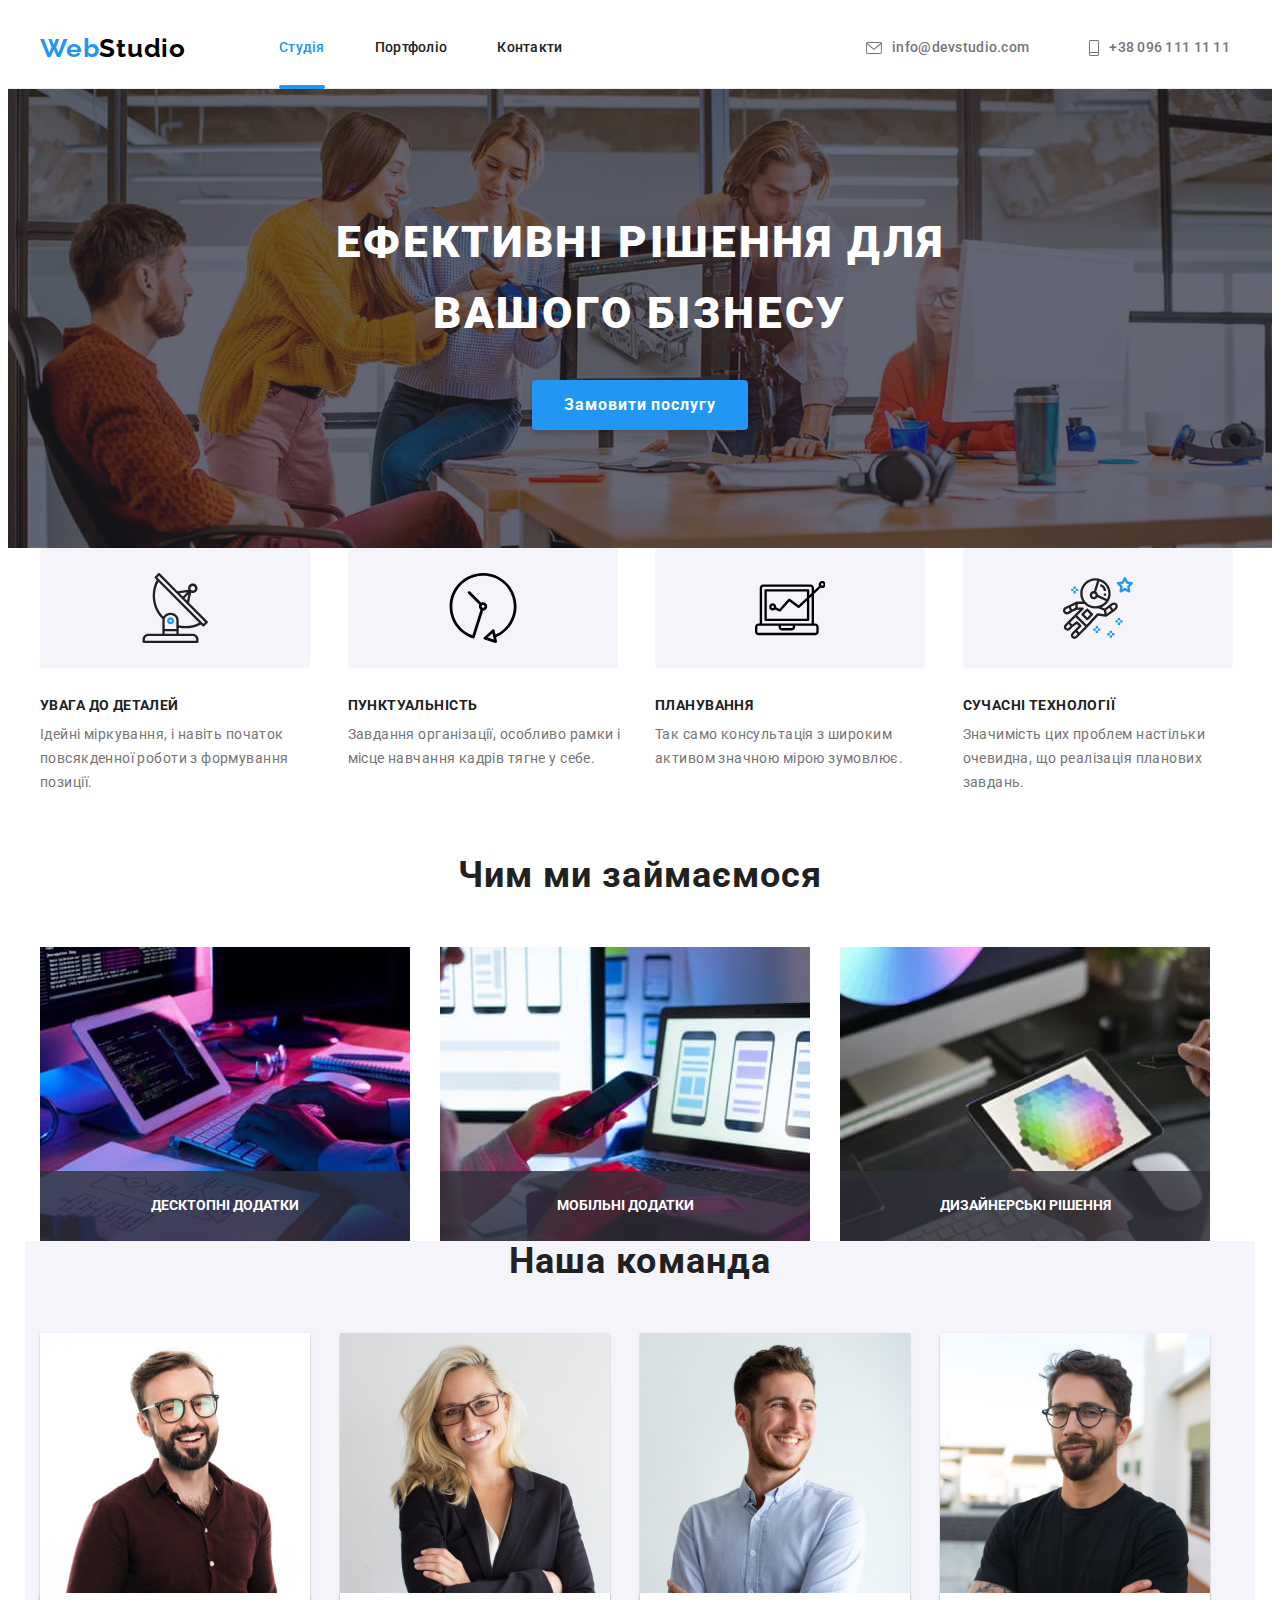
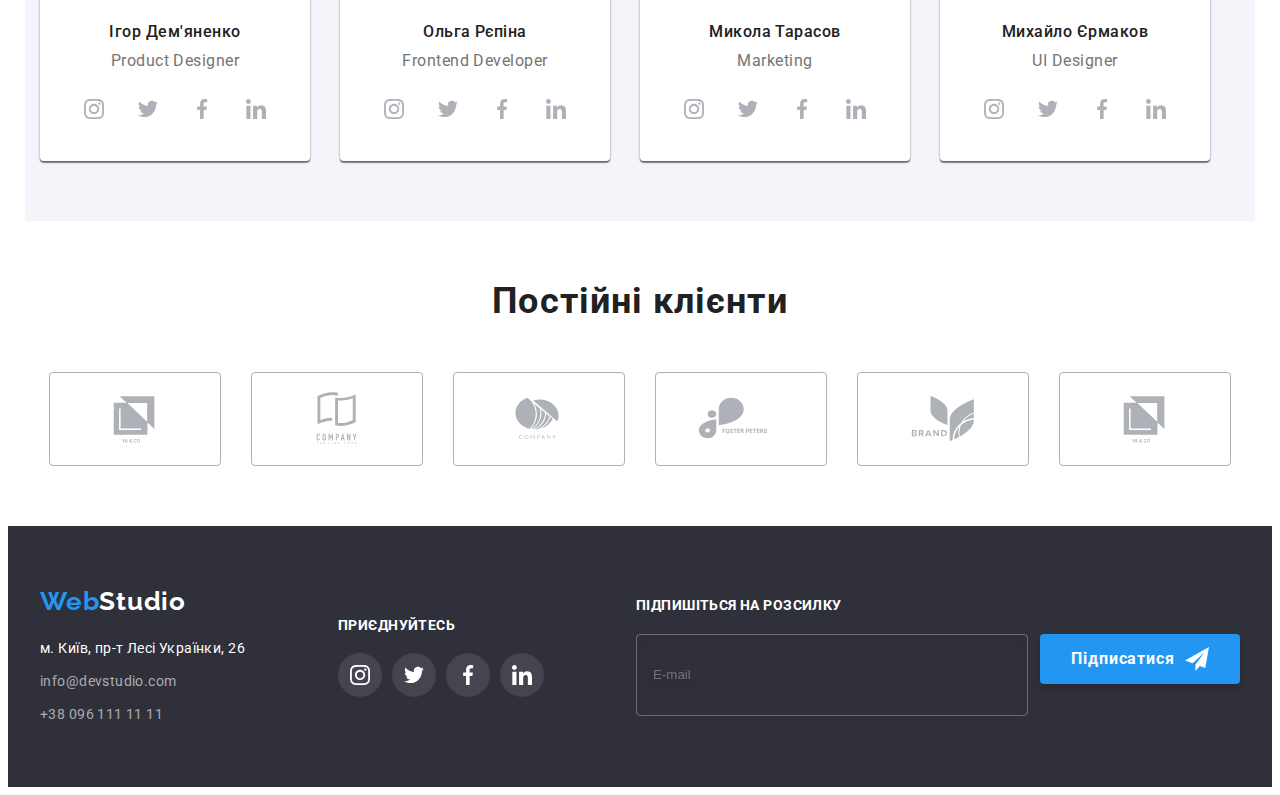
==== index.html @ 629b2d40 "hw8" ====
<!DOCTYPE html>
<html lang="uk">
  <head>
    <meta charset="UTF-8" />
    <meta http-equiv="X-UA-Compatible" content="IE=edge" />
    <meta name="viewport" content="width=device-width, initial-scale=1.0" />
    <link rel="preconnect" href="https://fonts.googleapis.com" />
    <link rel="preconnect" href="https://fonts.gstatic.com" crossorigin />
    <link
      href="https://fonts.googleapis.com/css2?family=Raleway:wght@700&family=Roboto:wght@400;500;700;900&display=swap"
      rel="stylesheet"
    />
    <link
      rel="stylesheet"
      href="https://cdnjs.cloudflare.com/ajax/libs/modern-normalize/1.1.0/modern-normalize.min.css"
      integrity="sha512-wpPYUAdjBVSE4KJnH1VR1HeZfpl1ub8YT/NKx4PuQ5NmX2tKuGu6U/JRp5y+Y8XG2tV+wKQpNHVUX03MfMFn9Q=="
      crossorigin="anonymous"
      referrerpolicy="no-referrer"
    />
    <link rel="stylesheet" href="./css/styles.css" />
    <link rel="stylesheet" href="./css/main.min.css" />
    <title>WebStudio</title>
  </head>
  <body>
    <header class="header">
      <div class="container header-flex">
        <nav class="header-flex">
          <a href="./index.html" class="logo"
            ><span class="logo--color">Web</span>Studio</a
          >
          <ul class="list emphasis site-nav">
            <li class="site-nav__item">
              <a href="./index.html" class="site-nav__link current">Студія</a>
            </li>
            <li class="site-nav__item">
              <a href="./portfolio.html" class="site-nav__link">Портфоліо</a>
            </li>
            <li class="site-nav__item">
              <a href="#" class="site-nav__link">Контакти</a>
            </li>
          </ul>
        </nav>
        <ul class="list emphasis contact">
          <li class="contact__item">
            <a href="mailto:info@devstudio.com" class="contact__link">
              <svg width="16" height="12" class="contact__icon">
                <use href="./images/icons.svg#icon-mail"></use>
              </svg>

              info@devstudio.com</a
            >
          </li>
          <li class="contact__item">
            <a href="tel:+380961111111" class="contact__link">
              <svg width="10" height="16" class="contact__icon">
                <use href="./images/icons.svg#icon-phone"></use>
              </svg>

              +38 096 111 11 11</a
            >
          </li>
        </ul>
      </div>
    </header>
    <main>
      <!-- Hero -->
      <section class="hero--background hero">
        <div class="container">
          <h1 class="hero__title">Ефективні рішення для вашого бізнесу</h1>
          <button type="button" class="hero__button" data-modal-open>
            Замовити послугу
          </button>
        </div>
      </section> 
      <!-- Features -->
      <section class="section">
        <div class="container">
          <h2 class="visually-hidden">Наші переваги</h2>
          <ul class="list features">
            <li class="features__item">
              <div class="features__icon">
                <svg width="70" height="70">
                  <use href="./images/icons.svg#icon-antena"></use>
                </svg>
              </div>
              <h3 class="features__title">УВАГА ДО ДЕТАЛЕЙ</h3>
              <p class="features__text">
                Ідейні міркування, і навіть початок повсякденної роботи з
                формування позиції.
              </p>
            </li>
            <li class="features__item">
              <div class="features__icon">
                <svg width="70" height="70">
                  <use href="./images/icons.svg#icon-clock"></use>
                </svg>
              </div>
              <h3 class="features__title">ПУНКТУАЛЬНІСТЬ</h3>
              <p class="features__text">
                Завдання організації, особливо рамки і місце навчання кадрів
                тягне у себе.
              </p>
            </li>
            <li class="features__item">
              <div class="features__icon">
                <svg width="70" height="70">
                  <use href="./images/icons.svg#icon-laptop"></use>
                </svg>
              </div>
              <h3 class="features__title">ПЛАНУВАННЯ</h3>
              <p class="features__text">
                Так само консультація з широким активом значною мірою зумовлює.
              </p>
            </li>
            <li class="features__item">
              <div class="features__icon">
                <svg width="70" height="70">
                  <use href="./images/icons.svg#icon-astronaut"></use>
                </svg>
              </div>
              <h3 class="features__title">СУЧАСНІ ТЕХНОЛОГІЇ</h3>
              <p class="features__text">
                Значимість цих проблем настільки очевидна, що реалізація
                планових завдань.
              </p>
            </li>
          </ul>
        </div>
      </section>
      <!-- What we do -->
       <section class="section-wwd">
        <div class="container display-none">
          
            <h2 class="title">Чим ми займаємося</h2>
          <ul class="list whatwedo">
            <li class="whatwedo__item">
              <img src="./images/img.jpg" alt="Man working on PC" width="370" />
              <h3 class="whatwedo__title">Десктопні додатки</h3>
            </li>
            <li class="whatwedo__item">
              <img
                src="./images/img2.jpg"
                alt="Woman hold phone in front of laptop"
                width="370"
              />
              <h3 class="whatwedo__title">Мобільні додатки</h3>
            </li>
            <li class="whatwedo__item">
              <img
                src="./images/img3.jpg"
                alt="Woman shows picture on tablet"
                width="370"
              />
              <h3 class="whatwedo__title">Дизайнерські рішення</h3>
            </li>
          </ul>
      </div>
      </section>
      <!-- Team -->
      <section class="section ">
        <div class="container team-bg">
          <h2 class="title">Наша команда</h2>
          <ul class="list employee-bg list-flex">
            <li class="member">
              <img
                src="./images/employe1.jpg"
                alt="Smiling man with beard in glasses"
                width="270"
                class="member__photo"
              />
              <div class="team-card">
                <h3 class="member__name">Ігор Дем'яненко</h3>
                <p class="member__position">Product Designer</p>
                <ul class="soc-list list">
                  <li class="soc-list__item">
                    <a href="#" class="soc-list__link link">
                      <svg class="soc-list__icon" width="20" height="20">
                        <use href="./images/icons.svg#icon-instagram"></use>
                      </svg>
                    </a>
                  </li>
                  <li class="soc-list__item">
                    <a href="#" class="soc-list__link link">
                      <svg class="soc-list__icon" width="20" height="20">
                        <use href="./images/icons.svg#icon-twitter"></use>
                      </svg>
                    </a>
                  </li>
                  <li class="soc-list__item">
                    <a href="#" class="soc-list__link link">
                      <svg class="soc-list__icon" width="20" height="20">
                        <use href="./images/icons.svg#icon-facebook"></use>
                      </svg>
                    </a>
                  </li>
                  <li class="soc-list__item">
                    <a href="#" class="soc-list__link link">
                      <svg class="soc-list__icon" width="20" height="20">
                        <use href="./images/icons.svg#icon-linkedin"></use>
                      </svg>
                    </a>
                  </li>
                </ul>
              </div>
            </li>
            <li class="member">
              <img
                src="./images/employe2.jpg"
                alt="Smiling woman in glasses"
                width="270"
                class="member__photo"
              />
              <div class="team-card">
                <h3 class="member__name">Ольга Рєпіна</h3>
                <p class="member__position">Frontend Developer</p>
                <ul class="soc-list list">
                  <li class="soc-list__item">
                    <a href="#" class="soc-list__link">
                      <svg class="soc-list__icon" width="20" height="20">
                        <use href="./images/icons.svg#icon-instagram"></use>
                      </svg>
                    </a>
                  </li>
                  <li class="soc-list__item">
                    <a href="#" class="soc-list__link">
                      <svg class="soc-list__icon" width="20" height="20">
                        <use href="./images/icons.svg#icon-twitter"></use>
                      </svg>
                    </a>
                  </li>
                  <li class="soc-list__item">
                    <a href="#" class="soc-list__link">
                      <svg class="soc-list__icon" width="20" height="20">
                        <use href="./images/icons.svg#icon-facebook"></use>
                      </svg>
                    </a>
                  </li>
                  <li class="soc-list__item">
                    <a href="#" class="soc-list__link">
                      <svg class="soc-list__icon" width="20" height="20">
                        <use href="./images/icons.svg#icon-linkedin"></use>
                      </svg>
                    </a>
                  </li>
                </ul>
              </div>
            </li>
            <li class="member">
              <img
                src="./images/employe3.jpg"
                alt="Smiling man"
                width="270"
                class="member__photo"
              />
              <div class="team-card">
                <h3 class="member__name">Микола Тарасов</h3>
                <p class="member__position">Marketing</p>
                <ul class="soc-list list">
                  <li class="soc-list__item">
                    <a href="#" class="soc-list__link">
                      <svg class="soc-list__icon" width="20" height="20">
                        <use href="./images/icons.svg#icon-instagram"></use>
                      </svg>
                    </a>
                  </li>
                  <li class="soc-list__item">
                    <a href="#" class="soc-list__link">
                      <svg class="soc-list__icon" width="20" height="20">
                        <use href="./images/icons.svg#icon-twitter"></use>
                      </svg>
                    </a>
                  </li>
                  <li class="soc-list__item">
                    <a href="#" class="soc-list__link">
                      <svg class="soc-list__icon" width="20" height="20">
                        <use href="./images/icons.svg#icon-facebook"></use>
                      </svg>
                    </a>
                  </li>
                  <li class="soc-list__item">
                    <a href="#" class="soc-list__link">
                      <svg class="soc-list__icon" width="20" height="20">
                        <use href="./images/icons.svg#icon-linkedin"></use>
                      </svg>
                    </a>
                  </li>
                </ul>
              </div>
            </li>
            <li class="member">
              <img
                src="./images/employe4.jpg"
                alt="Smiling man in glasses"
                width="270"
                class="member__photo"
              />
              <div class="team-card">
                <h3 class="member__name">Михайло Єрмаков</h3>
                <p class="member__position">UI Designer</p>
                <ul class="soc-list list">
                  <li class="soc-list__item">
                    <a href="#" class="soc-list__link">
                      <svg class="soc-list__icon" width="20" height="20">
                        <use href="./images/icons.svg#icon-instagram"></use>
                      </svg>
                    </a>
                  </li>
                  <li class="soc-list__item">
                    <a href="#" class="soc-list__link">
                      <svg class="soc-list__icon" width="20" height="20">
                        <use href="./images/icons.svg#icon-twitter"></use>
                      </svg>
                    </a>
                  </li>
                  <li class="soc-list__item">
                    <a href="#" class="soc-list__link">
                      <svg class="soc-list__icon" width="20" height="20">
                        <use href="./images/icons.svg#icon-facebook"></use>
                      </svg>
                    </a>
                  </li>
                  <li class="soc-list__item">
                    <a href="#" class="soc-list__link">
                      <svg class="soc-list__icon" width="20" height="20">
                        <use href="./images/icons.svg#icon-linkedin"></use>
                      </svg>
                    </a>
                  </li>
                </ul>
              </div>
            </li>
          </ul>
        </div>
      </section>
      <!-- Customers -->
      <section class="section">
        <div class="container">
          <h2 class="title">Постійні клієнти</h2>
          <ul class="list customer">
            <li class="customer__item">
              <a href="#" class="customer__icon"
                ><svg width="106" height="60">
                  <use href="./images/icons.svg#icon-yago"></use></svg
              ></a>
            </li>
            <li class="customer__item">
              <a href="" class="customer__icon"
                ><svg width="106" height="60">
                  <use href="./images/icons.svg#icon-tagline"></use></svg
              ></a>
            </li>
            <li class="customer__item">
              <a href="" class="customer__icon"
                ><svg width="106" height="60">
                  <use href="./images/icons.svg#icon-company"></use></svg
              ></a>
            </li>
            <li class="customer__item">
              <a href="" class="customer__icon"
                ><svg width="106" height="60">
                  <use href="./images/icons.svg#icon-foster"></use></svg
              ></a>
            </li>
            <li class="customer__item">
              <a href="" class="customer__icon"
                ><svg width="106" height="60">
                  <use href="./images/icons.svg#icon-brand"></use></svg
              ></a>
            </li>
            <li class="customer__item">
              <a href="" class="customer__icon"
                ><svg width="106" height="60">
                  <use href="./images/icons.svg#icon-yago"></use></svg
              ></a>
            </li>
          </ul>
        </div>
      </section>
    </main>
    <footer class="footer-bg footer">
      <div class="container footer-flex">
        <div class="footer-tablet"><div>
          <a href="./index.html" class="logo footer-logo"
            ><span class="logo--blue">Web</span
            ><span class="logo--white">Studio</span></a
          >
          <address>
            <ul class="list emphasis footer-contact">
              <li class="footer-contact__item">
                <a
                  href="https://goo.gl/maps/9FVGhHxH4ZzNUwWE9"
                  target="_blank"
                  rel="noopener noreferrer nofollow"
                  class="footer-contact__address"
                >
                  м. Київ, пр-т Лесі Українки, 26
                </a>
              </li>
              <li class="footer-contact__item">
                <a
                  href="mailto:info@devstudio.com"
                  class="footer-contact__contact"
                  >info@devstudio.com</a
                >
              </li>
              <li class="footer-contact__item">
                <a href="tel:+380961111111" class="footer-contact__contact"
                  >+38 096 111 11 11</a
                >
              </li>
            </ul>
          </address>
        </div>
        <div class="footer-soc">
          <h2 class="join-us">Приєднуйтесь</h2>
          <ul class="footer-soc-list list">
            <li class="footer-soc-list__item">
              <a href="#" class="footer-soc-list__link">
                <svg class="footer-soc-list__icon" width="20" height="20">
                  <use href="./images/icons.svg#icon-instagram"></use>
                </svg>
              </a>
            </li>
            <li class="footer-soc-list__item"">
              <a href="#" class="footer-soc-list__link">
                <svg class="footer-soc-list__icon" width="20" height="20">
                  <use href="./images/icons.svg#icon-twitter"></use>
                </svg>
              </a>
            </li>
            <li class="footer-soc-list__item"">
              <a href="#" class="footer-soc-list__link">
                <svg class="footer-soc-list__icon" width="20" height="20">
                  <use href="./images/icons.svg#icon-facebook"></use>
                </svg>
              </a>
            </li>
            <li class="footer-soc-list__item"">
              <a href="#" class="footer-soc-list__link">
                <svg class="footer-soc-list__icon" width="20" height="20">
                  <use href="./images/icons.svg#icon-linkedin"></use>
                </svg>
              </a>
            </li>
          </ul>
        </div></div>
        <div class="footer-email-join">
          <p class="join-title">Підпишіться на розсилку</p>
          <form class="footer-join">
            <input
              type="email"
              placeholder="E-mail"
              class="footer-join__input"
              name="join-mail"
            />
            <button type="submit" class="footer-join__button">
              Підписатися
              <svg class="footer-join__icon" width="24" height="24">
                <use href="./images/icons.svg#icon-send"></use>
              </svg>
            </button>
          </form>
        </div></div>
      
    </footer>
    <div class="backdrop is-hidden" data-modal>
      <div class="modal">
        <button type="button" class="modal--close" data-modal-close>
          <svg class="modal-close-icon" width="18" height="18">
            <use href="./images/icons.svg#icon-close"></use>
          </svg>
        </button>
        <p class="modal__title">Залиште свої дані, ми вам передзвонимо</p>
        <form class="modal-form">
          <div class="modal-form__item">
            <label for="form-name" class="modal-form__label">Ім'я</label>
            <div class="input-wrap">
              <input
                type="text"
                class="modal-form__input"
                name="form-name"
                required
                minlength="3"
                id="form-name"
              />
              <svg class="modal-form__icon" width="18" height="18">
                <use href="./images/icons.svg#icon-person"></use>
              </svg>
            </div>
          </div>
          <div class="modal-form__item">
            <label for="form-tel" class="modal-form__label">Телефон</label>
            <div class="input-wrap">
              <input
                type="tel"
                class="modal-form__input"
                name="form-tel"
                required
                id="form-tel"
              />
              <svg class="modal-form__icon" width="18" height="18">
                <use href="./images/icons.svg#icon-phone-form"></use>
              </svg>
            </div>
          </div>
          <div class="modal-form__item">
            <label for="form-mail" class="modal-form__label">Пошта</label>
            <div class="input-wrap">
              <input
                type="email"
                class="modal-form__input"
                name="form-mail"
                id="form-mail"
              />
              <svg class="modal-form__icon" width="18" height="18">
                <use href="./images/icons.svg#icon-email-form"></use>
              </svg>
            </div>
          </div>
          <label for="form-comment" class="modal-form__label">Коментар</label>
          <textarea
            name="form-comment"
            id="form-comment"
            rows="4"
            placeholder="Введіть текст"
            class="modal-form__comment"
          ></textarea>
          <div class="checkbox-policy">
            <label for="form-policy" class="policy"
              ><input type="checkbox" class="policy__checkbox" id="form-policy" /><span
                class="policy__checkbox-icon"
                ><svg class="modal-form__icon" width="16" height="15">
                  <use href="./images/icons.svg#icon-uncheked"></use></svg
              ></span>
              <span class="policy__checkbox-icon--check"
                ><svg class="modal-form__icon" width="16" height="15">
                  <use href="./images/icons.svg#icon-check"></use></svg></span
              >Погоджуюся з розсилкою та приймаю
              <a href="#"> Умови договору</a></label
            >
          </div>
          <button type="submit" class="modal-form__button">Відправити</button>
        </form>
      </div>
    </div>
    <script src="./js/modal.js"></script>
  </body>
</html>
---- css/main.min.css ----
p,h1,h2,h3,h4,h5,h6{margin:0}ul,ol{margin:0;padding-left:0}button{cursor:pointer}address{font-style:normal}img{display:block}.list{list-style:none;padding:0;margin:0}input{outline:rgba(0,0,0,0)}.emphasis a{text-decoration:none;font-style:normal}a:visited{text-decoration:none}textarea{resize:none}body{font-family:"Roboto",sans-serif;color:var(--text-color);background-color:var(--white-color)}.section{padding-bottom:60px}:root{--text-color: #757575;--title-color: #000000;--btn-color: #2196f3;--link-op-color: rgba(255, 255, 255, 0.6);--white-color: #ffffff;--white-back-color: #f5f5f5;--name-color: #212121;--back-color: #2f303a;--btn-active: #188ce8;--team-bg: #f5f4fa;--customer-color: #afb1b8;--secondary-grey: #c4c4c4;--icon-grey: #afb1b8}.visually-hidden{position:absolute;width:1px;height:1px;margin:-1px;border:0;padding:0;white-space:nowrap;-webkit-clip-path:inset(100%);clip-path:inset(100%);clip:rect(0 0 0 0);overflow:hidden}.container{width:480;padding-left:15px;padding-right:15px;margin:0 auto}@media screen and (min-width: 768px){.container{width:768px}}@media screen and (min-width: 768px)and (min-width: 1200px){.container{width:1200px}}.title{text-align:center;margin-bottom:50px;font-weight:700;font-size:36px;line-height:1.16;letter-spacing:.03em;color:var(--name-color)}.backdrop{position:fixed;top:0;width:100%;height:100%;background-color:rgba(0,0,0,.2);transition:opacity 250ms cubic-bezier(0.4, 0, 0.2, 1),visibility 250ms cubic-bezier(0.4, 0, 0.2, 1)}.backdrop.backdrop.is-hidden .modal{transform:translate(-50%, -50%) scale(0)}.backdrop.is-hidden{opacity:1;visibility:hidden;pointer-events:none}.modal{width:528px;max-height:581px;background-color:var(--white-color);border-radius:4px;padding:40px;position:absolute;top:50%;left:50%;transform:translate(-50%, -50%) scale(1);transition:transform 250ms cubic-bezier(0.4, 0, 0.2, 1)}.modal__title{font-family:"Roboto";font-style:normal;font-weight:700;font-size:20px;line-height:1.15;text-align:center;letter-spacing:.03em;margin-bottom:12px;color:var(--name-color)}.modal--close{height:30px;width:30px;background-color:var(--white-color);border:1px solid rgba(0,0,0,.1);border-radius:50%;position:absolute;top:8px;right:8px;display:flex;justify-content:center;align-items:center;cursor:pointer;transition:fill 250ms cubic-bezier(0.4, 0, 0.2, 1)}.modal--close:hover,.modal--close:focus{fill:var(--btn-color)}.input-wrap{position:relative;margin-top:4px}.modal-form__input{padding-left:48px;padding-right:48px;width:100%;height:40px;border:1px solid rgba(33,33,33,.2);border-radius:4px;transition:border-color 250ms cubic-bezier(0.4, 0, 0.2, 1)}.modal-form__input:focus{border-color:var(--btn-color)}.modal-form__input:focus+.modal-form__icon{fill:var(--btn-color)}.modal-form__item{margin-bottom:10px}.modal-form__label{display:block;font-family:"Roboto";font-style:normal;font-weight:400;font-size:12px;line-height:1.16;color:var(--text-color)}.modal-form__comment{width:100%;height:120px;border:1px solid rgba(33,33,33,.2);border-radius:4px;margin-top:4px;outline:rgba(0,0,0,0);padding-top:12px;padding-bottom:12px;padding-left:16px;padding-right:16px;transition:border-color 250ms cubic-bezier(0.4, 0, 0.2, 1)}.modal-form__comment::-moz-placeholder{font-family:"Roboto";font-style:normal;font-weight:400;font-size:12px;line-height:1.14;letter-spacing:.01em;color:rgba(117,117,117,.5)}.modal-form__comment:-ms-input-placeholder{font-family:"Roboto";font-style:normal;font-weight:400;font-size:12px;line-height:1.14;letter-spacing:.01em;color:rgba(117,117,117,.5)}.modal-form__comment::placeholder{font-family:"Roboto";font-style:normal;font-weight:400;font-size:12px;line-height:1.14;letter-spacing:.01em;color:rgba(117,117,117,.5)}.modal-form__comment:focus{border-color:var(--btn-color)}.modal-form__icon{position:absolute;fill:var(--name-color);left:12px;top:50%;transform:translateY(-50%);transition:fill 250ms cubic-bezier(0.4, 0, 0.2, 1);transition:fill 250ms cubic-bezier(0.4, 0, 0.2, 1)}.modal-form__button{font-family:"Roboto";font-style:normal;font-weight:700;font-size:16px;line-height:1.88;margin:0 auto;margin-top:30px;letter-spacing:.06em;border:none;color:var(--white-color);width:200px;height:50px;background:var(--btn-color);box-shadow:0px 4px 4px rgba(0,0,0,.15);border-radius:4px;display:flex;align-items:center;justify-content:center;cursor:pointer;transition:background 250ms cubic-bezier(0.4, 0, 0.2, 1)}.modal-form__button:focus,.modal-form__button:hover{background:var(--btn-active)}.policy{font-family:"Roboto";font-style:normal;font-weight:400;font-size:14px;line-height:1.71;color:#757575;padding-left:7px}.policy__checkbox{position:absolute;width:1px;height:1px;margin:-1px;border:0;padding:0;white-space:nowrap;-webkit-clip-path:inset(100%);clip-path:inset(100%);clip:rect(0 0 0 0);overflow:hidden}.policy__checkbox:checked~.policy__checkbox-icon--check{display:inline-block}.policy__checkbox-icon{position:absolute;top:12px;left:12px}.policy__checkbox-icon--check{position:absolute;top:12px;left:12px;display:none}.policy a{color:var(--btn-color)}.checkbox-policy{position:relative;display:flex;justify-content:center;margin-top:20px}.header{border-bottom:1px solid #ececec}.header-flex{display:flex;justify-content:space-between;align-items:center}.logo{margin-right:93px;font-family:"Raleway";font-weight:700;font-size:26px;line-height:1.19;letter-spacing:.03em;color:var(--title-color);text-decoration:none}.logo--color{color:var(--btn-color)}.site-nav{display:flex}.site-nav__link{position:relative;font-weight:500;font-size:14px;line-height:1.14;letter-spacing:.02em;color:var(--name-color);transition:color 250ms cubic-bezier(0.4, 0, 0.2, 1)}.site-nav .site-nav__item:not(:last-child){margin-right:50px}.site-nav:hover{cursor:pointer}.site-nav__link{display:inline-block;padding-top:32px;padding-bottom:32px}.site-nav__link:hover,.site-nav__link:focus{color:var(--btn-color)}.contact{display:flex}.contact .contact__item+.contact__item{margin-left:50px}.contact__link{display:flex;align-items:center;padding-top:32px;padding-bottom:32px;font-weight:500;font-size:14px;line-height:1.14;letter-spacing:.02em;color:var(--text-color);transition:color 250ms cubic-bezier(0.4, 0, 0.2, 1)}.contact__link:hover,.contact__link:focus{color:var(--btn-color)}.contact__link:hover .contact__icon,.contact__link:focus .contact__icon{fill:currentColor}.contact .contact__item{display:flex;align-items:center;margin-right:10px}.contact__icon{fill:var(--text-color);margin-right:10px;transition:fill 250ms cubic-bezier(0.4, 0, 0.2, 1)}.current{color:var(--btn-color)}.current::after{content:"";position:absolute;bottom:-1px;left:0;width:100%;height:4px;background:var(--btn-color);border-radius:2px}.hero{padding-top:118px;padding-bottom:118px}.hero--background{margin:0 auto;text-align:center;max-width:100%;background-color:var(--secondary-grey);background-image:linear-gradient(rgba(47, 48, 58, 0.4), rgba(47, 48, 58, 0.4)),url(../images/hero-bg-mobile.jpg);background-repeat:no-repeat;background-position:center;background-size:cover}@media screen and (min-width: 768px){.hero--background{background-image:linear-gradient(rgba(47, 48, 58, 0.4), rgba(47, 48, 58, 0.4)),url(../images/hero-bg-tablet.jpg)}}@media screen and (min-width: 1200px){.hero--background{max-width:1600px;background-image:linear-gradient(rgba(47, 48, 58, 0.4), rgba(47, 48, 58, 0.4)),url(../images/hero-bg.jpg)}}.hero__title{margin:0 auto;margin-top:0px;margin-bottom:30px;max-width:696px;font-weight:900;font-size:26px;line-height:1.62;text-align:center;letter-spacing:.06em;text-transform:uppercase;color:#fff}@media screen and (min-width: 768px){.hero__title{width:360px}}@media screen and (min-width: 1200px){.hero__title{width:696px;font-size:44px}}.hero__button{padding-top:10px;padding-bottom:10px;padding-left:32px;padding-right:32px;border-radius:4px;background:#2196f3;border-style:hidden;font-family:"Roboto",sans-serif;font-weight:700;font-size:16px;line-height:1.875;letter-spacing:.06em;color:var(--white-color);cursor:pointer;background-color:var(--btn-color);transition:background-color 250ms cubic-bezier(0.4, 0, 0.2, 1);box-shadow:0px 4px 4px rgba(0,0,0,.15)}.hero__button:hover,.hero__button:focus{background-color:var(--btn-active)}.features__title{text-align:center;margin-bottom:10px;font-weight:700;font-size:14px;line-height:1.14;letter-spacing:.03em;text-transform:uppercase;color:var(--name-color)}.features__text{font-size:14px;line-height:1.71;letter-spacing:.03em}.features__icon{content:"";height:120px;width:450px;border-radius:4px;background-position:center;background-color:var(--team-bg);margin-bottom:30px;background-repeat:no-repeat;display:flex;align-items:center;justify-content:center}@media screen and (min-width: 768px){.features{display:flex;flex-wrap:wrap;gap:30px}.features__icon{width:354px}.features__item{width:354px}.features__title{text-align:left}}@media screen and (min-width: 768px){.container{width:768px}.features{display:flex;flex-wrap:wrap;gap:30px}.features__title{text-align:left}}@media screen and (min-width: 1200px){.container{width:1200px}.features{display:flex;flex-wrap:nowrap;gap:0}.features .features__item{flex-basis:calc((100% - 90px)/4)}.features .features__item:not(:last-child){margin-right:30px}.features .features__item{width:270px}.features .features__icon{height:120px;width:270px;display:flex;align-items:center;justify-content:center}}.whatwedo{display:flex}.whatwedo .whatwedo__item:not(:last-child){margin-right:30px}.whatwedo__item{position:relative}.whatwedo__title{position:absolute;bottom:0;left:0;display:flex;justify-content:center;align-items:center;width:370px;height:70px;font-family:"Roboto";font-style:normal;font-weight:700;font-size:14px;line-height:1.14;text-align:center;text-transform:uppercase;color:var(--white-color);background:rgba(47,48,58,.8)}@media screen and (max-width: 1199px){.display-none{display:none}}.member{background:#fff;box-shadow:0px 1px 3px rgba(0,0,0,.12),0px 1px 1px rgba(0,0,0,.14),0px 2px 1px rgba(0,0,0,.2);border-radius:0px 0px 4px 4px}.member__name{text-align:center;font-weight:500;font-size:16px;line-height:1.18;letter-spacing:.03em;color:var(--name-color)}.member__position{text-align:center;margin-bottom:16px;font-size:16px;line-height:1.18;letter-spacing:.03em}.member .member__name{margin-bottom:10px}.member__photo{width:450px}.member:not(:last-child){margin-bottom:30px}.team-bg{padding-bottom:60px;background-color:var(--team-bg)}.employee-bg .member{background-color:var(--white-color)}@media screen and (min-width: 768px){.employee-bg .member{width:354px}.employee-bg .member .member__photo{width:354px}.list-flex{display:flex;flex-wrap:wrap;gap:30px}.member:not(:last-child){margin-bottom:0px}}@media screen and (min-width: 1200px){.member{text-align:center}.list-flex{flex-wrap:nowrap}.employee-bg .member{width:270px}.employee-bg .member .member__photo{width:270px}}.team-card{background:#fff;padding-top:30px;padding-bottom:30px;box-shadow:0px 1px 3px rgba(0,0,0,.12),0px 1px 1px rgba(0,0,0,.14),0px 2px 1px rgba(0,0,0,.2);border-radius:0px 0px 4px 4px}.soc-list{display:flex;justify-content:center;gap:10px}.soc-list__item{width:44px;height:44px}.soc-list__link{width:100%;height:100%;border-radius:50%;display:flex;align-items:center;justify-content:center;transition:background-color 250ms cubic-bezier(0.4, 0, 0.2, 1)}.soc-list__link:focus{background-color:var(--btn-color)}.soc-list__link:hover,.soc-list__link:focus .soc-list__icon{background-color:var(--btn-color);fill:var(--white-color)}.soc-list__link:hover .soc-list__icon{fill:var(--white-color)}.soc-list__icon{fill:var(--icon-grey);transition:fill 250ms cubic-bezier(0.4, 0, 0.2, 1)}.customer{display:flex;flex-wrap:wrap;justify-content:center;gap:30px}.customer__icon{height:92px;width:210px;border:1px solid var(--customer-color);border-radius:4px;background-position:center;background-repeat:no-repeat;display:flex;align-items:center;justify-content:center;fill:var(--customer-color);transition:border-color 250ms cubic-bezier(0.4, 0, 0.2, 1),fill 250ms cubic-bezier(0.4, 0, 0.2, 1)}.customer__icon:hover,.customer__icon:focus{border-color:var(--btn-color);fill:var(--btn-color)}@media screen and (min-width: 768px){.customer .customer__icon{width:226px}}@media screen and (min-width: 1200px){.customer .customer__icon{width:170px}}.logo--white{color:var(--white-color)}.logo--blue{color:var(--btn-color)}.footer{padding-top:60px;padding-bottom:60px}.footer-flex{text-align:center}.footer-contact__address{font-size:14px;line-height:1.71;letter-spacing:.03em;color:var(--white-color);transition:color 250ms cubic-bezier(0.4, 0, 0.2, 1)}.footer-contact__address:hover,.footer-contact__address:focus{color:var(--btn-color)}.footer-contact__contact{font-size:14px;line-height:1.71;letter-spacing:.03em;color:var(--link-op-color);transition:color 250ms cubic-bezier(0.4, 0, 0.2, 1)}.footer-contact__contact:hover,.footer-contact__contact:focus{color:var(--btn-color)}.footer-bg{background-color:var(--back-color)}.footer-logo{display:inline-block;margin-right:0;margin-bottom:20px}.footer-contact .footer-contact__item+.footer-contact__item{margin-top:9px}.footer-soc{margin-top:60px}.footer-email-join{margin-left:auto;margin-top:60px}.footer-soc-list{display:flex;justify-content:center;gap:10px}.footer-soc-list__item{width:44px;height:44px}.footer-soc-list__link{width:100%;height:100%;border-radius:50%;display:flex;align-items:center;justify-content:center;background:rgba(255,255,255,.1);transition:background-color 250ms cubic-bezier(0.4, 0, 0.2, 1)}.footer-soc-list__link:hover,.footer-soc-list__link:focus{background-color:var(--btn-color)}.footer-soc-list__icon{fill:var(--white-color);transition:fill 250ms cubic-bezier(0.4, 0, 0.2, 1)}.footer-join{text-align:center}.footer-join__input{width:450px;height:50px;background-color:rgba(0,0,0,0);border:1px solid rgba(255,255,255,.3);filter:drop-shadow(0px 4px 4px rgba(0, 0, 0, 0.15));border-radius:4px;color:var(--white-color);padding-top:15px;padding-bottom:15px;padding-left:16px;padding-right:16px;transition:border-color 250ms cubic-bezier(0.4, 0, 0.2, 1)}.footer-join__input:focus{border-color:var(--btn-color)}.footer-join__button{margin:0 auto;margin-top:20px;font-family:"Roboto";font-size:16px;line-height:1.88;font-weight:700;display:flex;justify-content:center;align-items:center;text-align:center;letter-spacing:.06em;border:none;color:var(--white-color);width:200px;height:50px;color:var(--white-color);background:var(--btn-color);box-shadow:0px 4px 4px rgba(0,0,0,.15);border-radius:4px;transition:background 250ms cubic-bezier(0.4, 0, 0.2, 1)}.footer-join__button:focus,.footer-join__button:hover{background:var(--btn-active)}.footer-join::-moz-placeholder{font-family:"Roboto";font-style:normal;font-weight:400;font-size:16px;line-height:1.25;display:flex;align-items:center;color:rgba(255,255,255,.6)}.footer-join:-ms-input-placeholder{font-family:"Roboto";font-style:normal;font-weight:400;font-size:16px;line-height:1.25;display:flex;align-items:center;color:rgba(255,255,255,.6)}.footer-join::placeholder{font-family:"Roboto";font-style:normal;font-weight:400;font-size:16px;line-height:1.25;display:flex;align-items:center;color:rgba(255,255,255,.6)}.footer-join__icon{margin-left:10px;fill:var(--white-color)}.join{margin-left:auto}.join-us{font-size:14px;line-height:1.142;letter-spacing:.03em;text-transform:uppercase;color:#fff;margin-bottom:20px}.join-title{text-align:center;font-family:"Roboto";font-style:normal;font-size:14px;font-weight:700;line-height:1.14;letter-spacing:.03em;text-transform:uppercase;margin-bottom:20px;color:var(--white-color)}@media screen and (min-width: 768px){.footer-tablet{display:flex;justify-content:space-evenly;align-items:center}.footer-soc{margin-top:0px}}@media screen and (min-width: 1200px){.footer-flex{display:flex;align-items:center;text-align:left;justify-content:space-between}.footer-soc{margin-left:93px;margin-top:0px}.footer-email-join{margin:0}.footer-join{display:flex}.footer-join__button{margin:0;margin-left:12px}.footer-join__input{width:358px}.join-title{text-align:left}}.filter__button{padding-top:6px;padding-bottom:6px;padding-left:22px;padding-right:22px;max-width:130px;border-style:hidden;border-radius:4px;font-family:"Roboto",sans-serif;font-weight:500;font-size:16px;line-height:1.62;letter-spacing:.03em;color:var(--name-color);cursor:pointer;background-color:var(--team-bg);transition:color 250ms cubic-bezier(0.4, 0, 0.2, 1),background-color 250ms cubic-bezier(0.4, 0, 0.2, 1),box-shadow 250ms cubic-bezier(0.4, 0, 0.2, 1)}.filter__button:hover,.filter__button:focus{color:var(--white-color);background-color:var(--btn-color);box-shadow:0px 3px 1px rgba(0,0,0,.1),0px 1px 2px rgba(0,0,0,.08),0px 2px 2px rgba(0,0,0,.12)}.filter-flex{margin-bottom:50px;display:flex;justify-content:center}.filter-flex .filter__item+.filter__item{margin-left:8px}.portfolio-card{width:calc((100% - 60px)/3);margin-right:30px;margin-bottom:30px}.portfolio-card__name{margin-bottom:4px;font-weight:700;font-size:18px;line-height:2;letter-spacing:.06em;color:var(--name-color)}.portfolio-card__type{font-size:16px;line-height:1.87;letter-spacing:.03em;color:var(--text-color)}.portfolio-card--shadow{display:block;transition:box-shadow 250ms cubic-bezier(0.4, 0, 0.2, 1)}.portfolio-card--shadow:hover,.portfolio-card--shadow:focus{box-shadow:0px 1px 1px rgba(0,0,0,.12),0px 4px 4px rgba(0,0,0,.06),1px 4px 6px rgba(0,0,0,.16)}.portfolio-card--outline{border-left:1px solid #eee;border-right:1px solid #eee;border-bottom:1px solid #eee;padding-left:24px;padding-bottom:20px;padding-top:20px;padding-right:24px}.portfolio-card:nth-child(3n){margin-right:0}.portfolio-card:nth-last-child(-n+3){margin-bottom:0}.portfolio-card--wrap{position:relative;overflow:hidden}.portfolio-card__text{position:absolute;top:0;padding-left:24px;padding-right:24px;padding-top:63px;padding-bottom:63px;font-weight:400;font-size:18px;line-height:1.56;color:var(--white-color);background-color:rgba(33,150,243,.9);height:100%;transform:translateY(100%);transition:transform 250ms cubic-bezier(0.4, 0, 0.2, 1)}.portfolio-card:hover .portfolio-card__text{transform:translateY(0)}.portfolio-flex{display:flex;flex-wrap:wrap;justify-content:space-between}/*# sourceMappingURL=main.min.css.map */
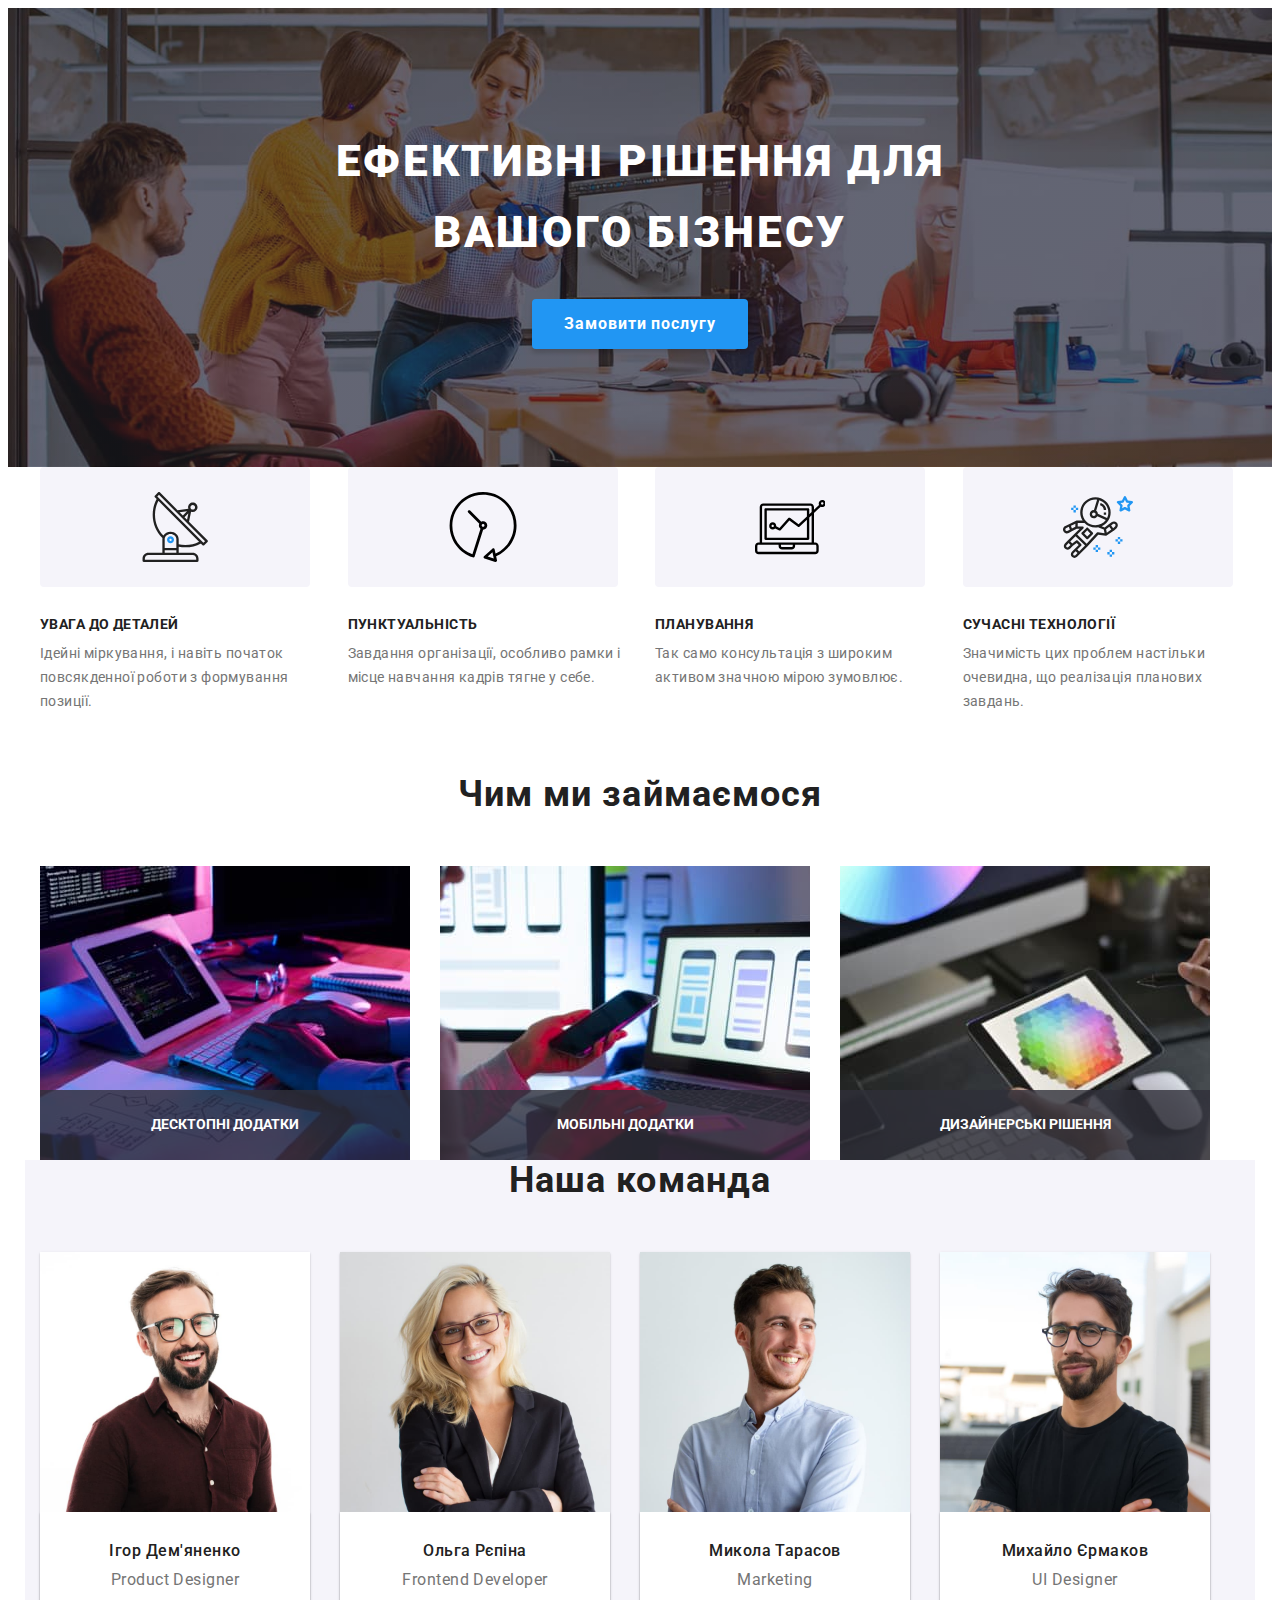
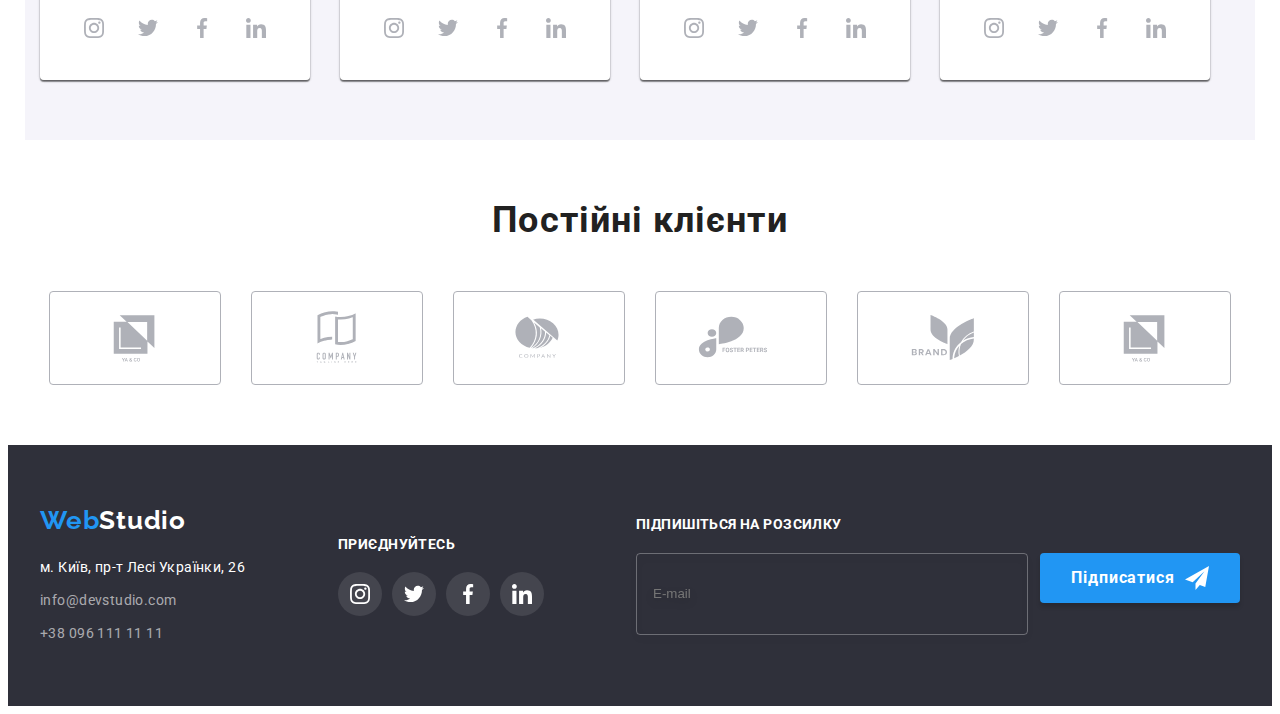
==== commit 7685e9aa: "hw8-modal" ====
--- a/index.html
+++ b/index.html
@@ -22,7 +22,7 @@
     <title>WebStudio</title>
   </head>
   <body>
-    <header class="header">
+    <!-- <header class="header">
       <div class="container header-flex">
         <nav class="header-flex">
           <a href="./index.html" class="logo"
@@ -61,7 +61,7 @@
           </li>
         </ul>
       </div>
-    </header>
+    </header> -->
     <main>
       <!-- Hero -->
       <section class="hero--background hero">
--- a/css/main.min.css
+++ b/css/main.min.css
@@ -1 +1 @@
-p,h1,h2,h3,h4,h5,h6{margin:0}ul,ol{margin:0;padding-left:0}button{cursor:pointer}address{font-style:normal}img{display:block}.list{list-style:none;padding:0;margin:0}input{outline:rgba(0,0,0,0)}.emphasis a{text-decoration:none;font-style:normal}a:visited{text-decoration:none}textarea{resize:none}body{font-family:"Roboto",sans-serif;color:var(--text-color);background-color:var(--white-color)}.section{padding-bottom:60px}:root{--text-color: #757575;--title-color: #000000;--btn-color: #2196f3;--link-op-color: rgba(255, 255, 255, 0.6);--white-color: #ffffff;--white-back-color: #f5f5f5;--name-color: #212121;--back-color: #2f303a;--btn-active: #188ce8;--team-bg: #f5f4fa;--customer-color: #afb1b8;--secondary-grey: #c4c4c4;--icon-grey: #afb1b8}.visually-hidden{position:absolute;width:1px;height:1px;margin:-1px;border:0;padding:0;white-space:nowrap;-webkit-clip-path:inset(100%);clip-path:inset(100%);clip:rect(0 0 0 0);overflow:hidden}.container{width:480;padding-left:15px;padding-right:15px;margin:0 auto}@media screen and (min-width: 768px){.container{width:768px}}@media screen and (min-width: 768px)and (min-width: 1200px){.container{width:1200px}}.title{text-align:center;margin-bottom:50px;font-weight:700;font-size:36px;line-height:1.16;letter-spacing:.03em;color:var(--name-color)}.backdrop{position:fixed;top:0;width:100%;height:100%;background-color:rgba(0,0,0,.2);transition:opacity 250ms cubic-bezier(0.4, 0, 0.2, 1),visibility 250ms cubic-bezier(0.4, 0, 0.2, 1)}.backdrop.backdrop.is-hidden .modal{transform:translate(-50%, -50%) scale(0)}.backdrop.is-hidden{opacity:1;visibility:hidden;pointer-events:none}.modal{width:528px;max-height:581px;background-color:var(--white-color);border-radius:4px;padding:40px;position:absolute;top:50%;left:50%;transform:translate(-50%, -50%) scale(1);transition:transform 250ms cubic-bezier(0.4, 0, 0.2, 1)}.modal__title{font-family:"Roboto";font-style:normal;font-weight:700;font-size:20px;line-height:1.15;text-align:center;letter-spacing:.03em;margin-bottom:12px;color:var(--name-color)}.modal--close{height:30px;width:30px;background-color:var(--white-color);border:1px solid rgba(0,0,0,.1);border-radius:50%;position:absolute;top:8px;right:8px;display:flex;justify-content:center;align-items:center;cursor:pointer;transition:fill 250ms cubic-bezier(0.4, 0, 0.2, 1)}.modal--close:hover,.modal--close:focus{fill:var(--btn-color)}.input-wrap{position:relative;margin-top:4px}.modal-form__input{padding-left:48px;padding-right:48px;width:100%;height:40px;border:1px solid rgba(33,33,33,.2);border-radius:4px;transition:border-color 250ms cubic-bezier(0.4, 0, 0.2, 1)}.modal-form__input:focus{border-color:var(--btn-color)}.modal-form__input:focus+.modal-form__icon{fill:var(--btn-color)}.modal-form__item{margin-bottom:10px}.modal-form__label{display:block;font-family:"Roboto";font-style:normal;font-weight:400;font-size:12px;line-height:1.16;color:var(--text-color)}.modal-form__comment{width:100%;height:120px;border:1px solid rgba(33,33,33,.2);border-radius:4px;margin-top:4px;outline:rgba(0,0,0,0);padding-top:12px;padding-bottom:12px;padding-left:16px;padding-right:16px;transition:border-color 250ms cubic-bezier(0.4, 0, 0.2, 1)}.modal-form__comment::-moz-placeholder{font-family:"Roboto";font-style:normal;font-weight:400;font-size:12px;line-height:1.14;letter-spacing:.01em;color:rgba(117,117,117,.5)}.modal-form__comment:-ms-input-placeholder{font-family:"Roboto";font-style:normal;font-weight:400;font-size:12px;line-height:1.14;letter-spacing:.01em;color:rgba(117,117,117,.5)}.modal-form__comment::placeholder{font-family:"Roboto";font-style:normal;font-weight:400;font-size:12px;line-height:1.14;letter-spacing:.01em;color:rgba(117,117,117,.5)}.modal-form__comment:focus{border-color:var(--btn-color)}.modal-form__icon{position:absolute;fill:var(--name-color);left:12px;top:50%;transform:translateY(-50%);transition:fill 250ms cubic-bezier(0.4, 0, 0.2, 1);transition:fill 250ms cubic-bezier(0.4, 0, 0.2, 1)}.modal-form__button{font-family:"Roboto";font-style:normal;font-weight:700;font-size:16px;line-height:1.88;margin:0 auto;margin-top:30px;letter-spacing:.06em;border:none;color:var(--white-color);width:200px;height:50px;background:var(--btn-color);box-shadow:0px 4px 4px rgba(0,0,0,.15);border-radius:4px;display:flex;align-items:center;justify-content:center;cursor:pointer;transition:background 250ms cubic-bezier(0.4, 0, 0.2, 1)}.modal-form__button:focus,.modal-form__button:hover{background:var(--btn-active)}.policy{font-family:"Roboto";font-style:normal;font-weight:400;font-size:14px;line-height:1.71;color:#757575;padding-left:7px}.policy__checkbox{position:absolute;width:1px;height:1px;margin:-1px;border:0;padding:0;white-space:nowrap;-webkit-clip-path:inset(100%);clip-path:inset(100%);clip:rect(0 0 0 0);overflow:hidden}.policy__checkbox:checked~.policy__checkbox-icon--check{display:inline-block}.policy__checkbox-icon{position:absolute;top:12px;left:12px}.policy__checkbox-icon--check{position:absolute;top:12px;left:12px;display:none}.policy a{color:var(--btn-color)}.checkbox-policy{position:relative;display:flex;justify-content:center;margin-top:20px}.header{border-bottom:1px solid #ececec}.header-flex{display:flex;justify-content:space-between;align-items:center}.logo{margin-right:93px;font-family:"Raleway";font-weight:700;font-size:26px;line-height:1.19;letter-spacing:.03em;color:var(--title-color);text-decoration:none}.logo--color{color:var(--btn-color)}.site-nav{display:flex}.site-nav__link{position:relative;font-weight:500;font-size:14px;line-height:1.14;letter-spacing:.02em;color:var(--name-color);transition:color 250ms cubic-bezier(0.4, 0, 0.2, 1)}.site-nav .site-nav__item:not(:last-child){margin-right:50px}.site-nav:hover{cursor:pointer}.site-nav__link{display:inline-block;padding-top:32px;padding-bottom:32px}.site-nav__link:hover,.site-nav__link:focus{color:var(--btn-color)}.contact{display:flex}.contact .contact__item+.contact__item{margin-left:50px}.contact__link{display:flex;align-items:center;padding-top:32px;padding-bottom:32px;font-weight:500;font-size:14px;line-height:1.14;letter-spacing:.02em;color:var(--text-color);transition:color 250ms cubic-bezier(0.4, 0, 0.2, 1)}.contact__link:hover,.contact__link:focus{color:var(--btn-color)}.contact__link:hover .contact__icon,.contact__link:focus .contact__icon{fill:currentColor}.contact .contact__item{display:flex;align-items:center;margin-right:10px}.contact__icon{fill:var(--text-color);margin-right:10px;transition:fill 250ms cubic-bezier(0.4, 0, 0.2, 1)}.current{color:var(--btn-color)}.current::after{content:"";position:absolute;bottom:-1px;left:0;width:100%;height:4px;background:var(--btn-color);border-radius:2px}.hero{padding-top:118px;padding-bottom:118px}.hero--background{margin:0 auto;text-align:center;max-width:100%;background-color:var(--secondary-grey);background-image:linear-gradient(rgba(47, 48, 58, 0.4), rgba(47, 48, 58, 0.4)),url(../images/hero-bg-mobile.jpg);background-repeat:no-repeat;background-position:center;background-size:cover}@media screen and (min-width: 768px){.hero--background{background-image:linear-gradient(rgba(47, 48, 58, 0.4), rgba(47, 48, 58, 0.4)),url(../images/hero-bg-tablet.jpg)}}@media screen and (min-width: 1200px){.hero--background{max-width:1600px;background-image:linear-gradient(rgba(47, 48, 58, 0.4), rgba(47, 48, 58, 0.4)),url(../images/hero-bg.jpg)}}.hero__title{margin:0 auto;margin-top:0px;margin-bottom:30px;max-width:696px;font-weight:900;font-size:26px;line-height:1.62;text-align:center;letter-spacing:.06em;text-transform:uppercase;color:#fff}@media screen and (min-width: 768px){.hero__title{width:360px}}@media screen and (min-width: 1200px){.hero__title{width:696px;font-size:44px}}.hero__button{padding-top:10px;padding-bottom:10px;padding-left:32px;padding-right:32px;border-radius:4px;background:#2196f3;border-style:hidden;font-family:"Roboto",sans-serif;font-weight:700;font-size:16px;line-height:1.875;letter-spacing:.06em;color:var(--white-color);cursor:pointer;background-color:var(--btn-color);transition:background-color 250ms cubic-bezier(0.4, 0, 0.2, 1);box-shadow:0px 4px 4px rgba(0,0,0,.15)}.hero__button:hover,.hero__button:focus{background-color:var(--btn-active)}.features__title{text-align:center;margin-bottom:10px;font-weight:700;font-size:14px;line-height:1.14;letter-spacing:.03em;text-transform:uppercase;color:var(--name-color)}.features__text{font-size:14px;line-height:1.71;letter-spacing:.03em}.features__icon{content:"";height:120px;width:450px;border-radius:4px;background-position:center;background-color:var(--team-bg);margin-bottom:30px;background-repeat:no-repeat;display:flex;align-items:center;justify-content:center}@media screen and (min-width: 768px){.features{display:flex;flex-wrap:wrap;gap:30px}.features__icon{width:354px}.features__item{width:354px}.features__title{text-align:left}}@media screen and (min-width: 768px){.container{width:768px}.features{display:flex;flex-wrap:wrap;gap:30px}.features__title{text-align:left}}@media screen and (min-width: 1200px){.container{width:1200px}.features{display:flex;flex-wrap:nowrap;gap:0}.features .features__item{flex-basis:calc((100% - 90px)/4)}.features .features__item:not(:last-child){margin-right:30px}.features .features__item{width:270px}.features .features__icon{height:120px;width:270px;display:flex;align-items:center;justify-content:center}}.whatwedo{display:flex}.whatwedo .whatwedo__item:not(:last-child){margin-right:30px}.whatwedo__item{position:relative}.whatwedo__title{position:absolute;bottom:0;left:0;display:flex;justify-content:center;align-items:center;width:370px;height:70px;font-family:"Roboto";font-style:normal;font-weight:700;font-size:14px;line-height:1.14;text-align:center;text-transform:uppercase;color:var(--white-color);background:rgba(47,48,58,.8)}@media screen and (max-width: 1199px){.display-none{display:none}}.member{background:#fff;box-shadow:0px 1px 3px rgba(0,0,0,.12),0px 1px 1px rgba(0,0,0,.14),0px 2px 1px rgba(0,0,0,.2);border-radius:0px 0px 4px 4px}.member__name{text-align:center;font-weight:500;font-size:16px;line-height:1.18;letter-spacing:.03em;color:var(--name-color)}.member__position{text-align:center;margin-bottom:16px;font-size:16px;line-height:1.18;letter-spacing:.03em}.member .member__name{margin-bottom:10px}.member__photo{width:450px}.member:not(:last-child){margin-bottom:30px}.team-bg{padding-bottom:60px;background-color:var(--team-bg)}.employee-bg .member{background-color:var(--white-color)}@media screen and (min-width: 768px){.employee-bg .member{width:354px}.employee-bg .member .member__photo{width:354px}.list-flex{display:flex;flex-wrap:wrap;gap:30px}.member:not(:last-child){margin-bottom:0px}}@media screen and (min-width: 1200px){.member{text-align:center}.list-flex{flex-wrap:nowrap}.employee-bg .member{width:270px}.employee-bg .member .member__photo{width:270px}}.team-card{background:#fff;padding-top:30px;padding-bottom:30px;box-shadow:0px 1px 3px rgba(0,0,0,.12),0px 1px 1px rgba(0,0,0,.14),0px 2px 1px rgba(0,0,0,.2);border-radius:0px 0px 4px 4px}.soc-list{display:flex;justify-content:center;gap:10px}.soc-list__item{width:44px;height:44px}.soc-list__link{width:100%;height:100%;border-radius:50%;display:flex;align-items:center;justify-content:center;transition:background-color 250ms cubic-bezier(0.4, 0, 0.2, 1)}.soc-list__link:focus{background-color:var(--btn-color)}.soc-list__link:hover,.soc-list__link:focus .soc-list__icon{background-color:var(--btn-color);fill:var(--white-color)}.soc-list__link:hover .soc-list__icon{fill:var(--white-color)}.soc-list__icon{fill:var(--icon-grey);transition:fill 250ms cubic-bezier(0.4, 0, 0.2, 1)}.customer{display:flex;flex-wrap:wrap;justify-content:center;gap:30px}.customer__icon{height:92px;width:210px;border:1px solid var(--customer-color);border-radius:4px;background-position:center;background-repeat:no-repeat;display:flex;align-items:center;justify-content:center;fill:var(--customer-color);transition:border-color 250ms cubic-bezier(0.4, 0, 0.2, 1),fill 250ms cubic-bezier(0.4, 0, 0.2, 1)}.customer__icon:hover,.customer__icon:focus{border-color:var(--btn-color);fill:var(--btn-color)}@media screen and (min-width: 768px){.customer .customer__icon{width:226px}}@media screen and (min-width: 1200px){.customer .customer__icon{width:170px}}.logo--white{color:var(--white-color)}.logo--blue{color:var(--btn-color)}.footer{padding-top:60px;padding-bottom:60px}.footer-flex{text-align:center}.footer-contact__address{font-size:14px;line-height:1.71;letter-spacing:.03em;color:var(--white-color);transition:color 250ms cubic-bezier(0.4, 0, 0.2, 1)}.footer-contact__address:hover,.footer-contact__address:focus{color:var(--btn-color)}.footer-contact__contact{font-size:14px;line-height:1.71;letter-spacing:.03em;color:var(--link-op-color);transition:color 250ms cubic-bezier(0.4, 0, 0.2, 1)}.footer-contact__contact:hover,.footer-contact__contact:focus{color:var(--btn-color)}.footer-bg{background-color:var(--back-color)}.footer-logo{display:inline-block;margin-right:0;margin-bottom:20px}.footer-contact .footer-contact__item+.footer-contact__item{margin-top:9px}.footer-soc{margin-top:60px}.footer-email-join{margin-left:auto;margin-top:60px}.footer-soc-list{display:flex;justify-content:center;gap:10px}.footer-soc-list__item{width:44px;height:44px}.footer-soc-list__link{width:100%;height:100%;border-radius:50%;display:flex;align-items:center;justify-content:center;background:rgba(255,255,255,.1);transition:background-color 250ms cubic-bezier(0.4, 0, 0.2, 1)}.footer-soc-list__link:hover,.footer-soc-list__link:focus{background-color:var(--btn-color)}.footer-soc-list__icon{fill:var(--white-color);transition:fill 250ms cubic-bezier(0.4, 0, 0.2, 1)}.footer-join{text-align:center}.footer-join__input{width:450px;height:50px;background-color:rgba(0,0,0,0);border:1px solid rgba(255,255,255,.3);filter:drop-shadow(0px 4px 4px rgba(0, 0, 0, 0.15));border-radius:4px;color:var(--white-color);padding-top:15px;padding-bottom:15px;padding-left:16px;padding-right:16px;transition:border-color 250ms cubic-bezier(0.4, 0, 0.2, 1)}.footer-join__input:focus{border-color:var(--btn-color)}.footer-join__button{margin:0 auto;margin-top:20px;font-family:"Roboto";font-size:16px;line-height:1.88;font-weight:700;display:flex;justify-content:center;align-items:center;text-align:center;letter-spacing:.06em;border:none;color:var(--white-color);width:200px;height:50px;color:var(--white-color);background:var(--btn-color);box-shadow:0px 4px 4px rgba(0,0,0,.15);border-radius:4px;transition:background 250ms cubic-bezier(0.4, 0, 0.2, 1)}.footer-join__button:focus,.footer-join__button:hover{background:var(--btn-active)}.footer-join::-moz-placeholder{font-family:"Roboto";font-style:normal;font-weight:400;font-size:16px;line-height:1.25;display:flex;align-items:center;color:rgba(255,255,255,.6)}.footer-join:-ms-input-placeholder{font-family:"Roboto";font-style:normal;font-weight:400;font-size:16px;line-height:1.25;display:flex;align-items:center;color:rgba(255,255,255,.6)}.footer-join::placeholder{font-family:"Roboto";font-style:normal;font-weight:400;font-size:16px;line-height:1.25;display:flex;align-items:center;color:rgba(255,255,255,.6)}.footer-join__icon{margin-left:10px;fill:var(--white-color)}.join{margin-left:auto}.join-us{font-size:14px;line-height:1.142;letter-spacing:.03em;text-transform:uppercase;color:#fff;margin-bottom:20px}.join-title{text-align:center;font-family:"Roboto";font-style:normal;font-size:14px;font-weight:700;line-height:1.14;letter-spacing:.03em;text-transform:uppercase;margin-bottom:20px;color:var(--white-color)}@media screen and (min-width: 768px){.footer-tablet{display:flex;justify-content:space-evenly;align-items:center}.footer-soc{margin-top:0px}}@media screen and (min-width: 1200px){.footer-flex{display:flex;align-items:center;text-align:left;justify-content:space-between}.footer-soc{margin-left:93px;margin-top:0px}.footer-email-join{margin:0}.footer-join{display:flex}.footer-join__button{margin:0;margin-left:12px}.footer-join__input{width:358px}.join-title{text-align:left}}.filter__button{padding-top:6px;padding-bottom:6px;padding-left:22px;padding-right:22px;max-width:130px;border-style:hidden;border-radius:4px;font-family:"Roboto",sans-serif;font-weight:500;font-size:16px;line-height:1.62;letter-spacing:.03em;color:var(--name-color);cursor:pointer;background-color:var(--team-bg);transition:color 250ms cubic-bezier(0.4, 0, 0.2, 1),background-color 250ms cubic-bezier(0.4, 0, 0.2, 1),box-shadow 250ms cubic-bezier(0.4, 0, 0.2, 1)}.filter__button:hover,.filter__button:focus{color:var(--white-color);background-color:var(--btn-color);box-shadow:0px 3px 1px rgba(0,0,0,.1),0px 1px 2px rgba(0,0,0,.08),0px 2px 2px rgba(0,0,0,.12)}.filter-flex{margin-bottom:50px;display:flex;justify-content:center}.filter-flex .filter__item+.filter__item{margin-left:8px}.portfolio-card{width:calc((100% - 60px)/3);margin-right:30px;margin-bottom:30px}.portfolio-card__name{margin-bottom:4px;font-weight:700;font-size:18px;line-height:2;letter-spacing:.06em;color:var(--name-color)}.portfolio-card__type{font-size:16px;line-height:1.87;letter-spacing:.03em;color:var(--text-color)}.portfolio-card--shadow{display:block;transition:box-shadow 250ms cubic-bezier(0.4, 0, 0.2, 1)}.portfolio-card--shadow:hover,.portfolio-card--shadow:focus{box-shadow:0px 1px 1px rgba(0,0,0,.12),0px 4px 4px rgba(0,0,0,.06),1px 4px 6px rgba(0,0,0,.16)}.portfolio-card--outline{border-left:1px solid #eee;border-right:1px solid #eee;border-bottom:1px solid #eee;padding-left:24px;padding-bottom:20px;padding-top:20px;padding-right:24px}.portfolio-card:nth-child(3n){margin-right:0}.portfolio-card:nth-last-child(-n+3){margin-bottom:0}.portfolio-card--wrap{position:relative;overflow:hidden}.portfolio-card__text{position:absolute;top:0;padding-left:24px;padding-right:24px;padding-top:63px;padding-bottom:63px;font-weight:400;font-size:18px;line-height:1.56;color:var(--white-color);background-color:rgba(33,150,243,.9);height:100%;transform:translateY(100%);transition:transform 250ms cubic-bezier(0.4, 0, 0.2, 1)}.portfolio-card:hover .portfolio-card__text{transform:translateY(0)}.portfolio-flex{display:flex;flex-wrap:wrap;justify-content:space-between}/*# sourceMappingURL=main.min.css.map */+p,h1,h2,h3,h4,h5,h6{margin:0}ul,ol{margin:0;padding-left:0}button{cursor:pointer}address{font-style:normal}img{display:block}.list{list-style:none;padding:0;margin:0}input{outline:rgba(0,0,0,0)}.emphasis a{text-decoration:none;font-style:normal}a:visited{text-decoration:none}textarea{resize:none}body{font-family:"Roboto",sans-serif;color:var(--text-color);background-color:var(--white-color)}.section{padding-bottom:60px}:root{--text-color: #757575;--title-color: #000000;--btn-color: #2196f3;--link-op-color: rgba(255, 255, 255, 0.6);--white-color: #ffffff;--white-back-color: #f5f5f5;--name-color: #212121;--back-color: #2f303a;--btn-active: #188ce8;--team-bg: #f5f4fa;--customer-color: #afb1b8;--secondary-grey: #c4c4c4;--icon-grey: #afb1b8}.visually-hidden{position:absolute;width:1px;height:1px;margin:-1px;border:0;padding:0;white-space:nowrap;-webkit-clip-path:inset(100%);clip-path:inset(100%);clip:rect(0 0 0 0);overflow:hidden}.container{width:480;padding-left:15px;padding-right:15px;margin:0 auto}@media screen and (min-width: 768px){.container{width:768px}}@media screen and (min-width: 768px)and (min-width: 1200px){.container{width:1200px}}.title{text-align:center;margin-bottom:50px;font-weight:700;font-size:36px;line-height:1.16;letter-spacing:.03em;color:var(--name-color)}.backdrop{position:fixed;top:0;width:100%;height:100%;background-color:rgba(0,0,0,.2);transition:opacity 250ms cubic-bezier(0.4, 0, 0.2, 1),visibility 250ms cubic-bezier(0.4, 0, 0.2, 1)}.backdrop.backdrop.is-hidden .modal{transform:translate(-50%, -50%) scale(0)}.backdrop.is-hidden{opacity:1;visibility:hidden;pointer-events:none}.modal{width:450px;max-height:609px;background-color:var(--white-color);border-radius:4px;padding:40px;position:absolute;top:50%;left:50%;transform:translate(-50%, -50%) scale(1);transition:transform 250ms cubic-bezier(0.4, 0, 0.2, 1)}.modal__title{font-family:"Roboto";font-style:normal;font-weight:700;font-size:20px;line-height:1.15;text-align:center;letter-spacing:.03em;margin-bottom:12px;color:var(--name-color)}.modal--close{height:30px;width:30px;background-color:var(--white-color);border:1px solid rgba(0,0,0,.1);border-radius:50%;position:absolute;top:8px;right:8px;display:flex;justify-content:center;align-items:center;cursor:pointer;transition:fill 250ms cubic-bezier(0.4, 0, 0.2, 1)}.modal--close:hover,.modal--close:focus{fill:var(--btn-color)}.input-wrap{position:relative;margin-top:4px}.modal-form__input{padding-left:48px;padding-right:48px;width:100%;height:40px;border:1px solid rgba(33,33,33,.2);border-radius:4px;transition:border-color 250ms cubic-bezier(0.4, 0, 0.2, 1)}.modal-form__input:focus{border-color:var(--btn-color)}.modal-form__input:focus+.modal-form__icon{fill:var(--btn-color)}.modal-form__item{margin-bottom:10px}.modal-form__label{display:block;font-family:"Roboto";font-style:normal;font-weight:400;font-size:12px;line-height:1.16;color:var(--text-color)}.modal-form__comment{width:100%;height:120px;border:1px solid rgba(33,33,33,.2);border-radius:4px;margin-top:4px;outline:rgba(0,0,0,0);padding-top:12px;padding-bottom:12px;padding-left:16px;padding-right:16px;transition:border-color 250ms cubic-bezier(0.4, 0, 0.2, 1)}.modal-form__comment::-moz-placeholder{font-family:"Roboto";font-style:normal;font-weight:400;font-size:12px;line-height:1.14;letter-spacing:.01em;color:rgba(117,117,117,.5)}.modal-form__comment:-ms-input-placeholder{font-family:"Roboto";font-style:normal;font-weight:400;font-size:12px;line-height:1.14;letter-spacing:.01em;color:rgba(117,117,117,.5)}.modal-form__comment::placeholder{font-family:"Roboto";font-style:normal;font-weight:400;font-size:12px;line-height:1.14;letter-spacing:.01em;color:rgba(117,117,117,.5)}.modal-form__comment:focus{border-color:var(--btn-color)}.modal-form__icon{position:absolute;fill:var(--name-color);left:12px;top:50%;transform:translateY(-50%);transition:fill 250ms cubic-bezier(0.4, 0, 0.2, 1);transition:fill 250ms cubic-bezier(0.4, 0, 0.2, 1)}.modal-form__button{font-family:"Roboto";font-style:normal;font-weight:700;font-size:16px;line-height:1.88;margin:0 auto;margin-top:30px;letter-spacing:.06em;border:none;color:var(--white-color);width:200px;height:50px;background:var(--btn-color);box-shadow:0px 4px 4px rgba(0,0,0,.15);border-radius:4px;display:flex;align-items:center;justify-content:center;cursor:pointer;transition:background 250ms cubic-bezier(0.4, 0, 0.2, 1)}.modal-form__button:focus,.modal-form__button:hover{background:var(--btn-active)}.policy{font-family:"Roboto";font-style:normal;font-weight:400;font-size:12px;line-height:1.16;letter-spacing:.03em;color:#757575;padding-left:7px}.policy__checkbox{position:absolute;width:1px;height:1px;margin:-1px;border:0;padding:0;white-space:nowrap;-webkit-clip-path:inset(100%);clip-path:inset(100%);clip:rect(0 0 0 0);overflow:hidden}.policy__checkbox:checked~.policy__checkbox-icon--check{display:inline-block}.policy__checkbox-icon{position:absolute;top:6px;left:-12px}.policy__checkbox-icon--check{position:absolute;top:6px;left:-12px;display:none}.policy a{color:var(--btn-color)}.checkbox-policy{position:relative;display:flex;justify-content:center;margin-top:20px}@media screen and (min-width: 1200px){.modal{width:528px;max-height:581px}.policy__checkbox-icon{top:12px;left:0}.policy__checkbox-icon--check{top:12px;left:0}.policy{font-size:14px;line-height:1.71}}.header{border-bottom:1px solid #ececec}.header-flex{display:flex;justify-content:space-between;align-items:center}.logo{margin-right:93px;font-family:"Raleway";font-weight:700;font-size:26px;line-height:1.19;letter-spacing:.03em;color:var(--title-color);text-decoration:none}.logo--color{color:var(--btn-color)}.site-nav{display:flex}.site-nav__link{position:relative;font-weight:500;font-size:14px;line-height:1.14;letter-spacing:.02em;color:var(--name-color);transition:color 250ms cubic-bezier(0.4, 0, 0.2, 1)}.site-nav .site-nav__item:not(:last-child){margin-right:50px}.site-nav:hover{cursor:pointer}.site-nav__link{display:inline-block;padding-top:32px;padding-bottom:32px}.site-nav__link:hover,.site-nav__link:focus{color:var(--btn-color)}.contact{display:flex}.contact .contact__item+.contact__item{margin-left:50px}.contact__link{display:flex;align-items:center;padding-top:32px;padding-bottom:32px;font-weight:500;font-size:14px;line-height:1.14;letter-spacing:.02em;color:var(--text-color);transition:color 250ms cubic-bezier(0.4, 0, 0.2, 1)}.contact__link:hover,.contact__link:focus{color:var(--btn-color)}.contact__link:hover .contact__icon,.contact__link:focus .contact__icon{fill:currentColor}.contact .contact__item{display:flex;align-items:center;margin-right:10px}.contact__icon{fill:var(--text-color);margin-right:10px;transition:fill 250ms cubic-bezier(0.4, 0, 0.2, 1)}.current{color:var(--btn-color)}.current::after{content:"";position:absolute;bottom:-1px;left:0;width:100%;height:4px;background:var(--btn-color);border-radius:2px}.hero{padding-top:118px;padding-bottom:118px}.hero--background{margin:0 auto;text-align:center;max-width:100%;background-color:var(--secondary-grey);background-image:linear-gradient(rgba(47, 48, 58, 0.4), rgba(47, 48, 58, 0.4)),url(../images/hero-bg-mobile.jpg);background-repeat:no-repeat;background-position:center;background-size:cover}@media screen and (min-width: 768px){.hero--background{background-image:linear-gradient(rgba(47, 48, 58, 0.4), rgba(47, 48, 58, 0.4)),url(../images/hero-bg-tablet.jpg)}}@media screen and (min-width: 1200px){.hero--background{max-width:1600px;background-image:linear-gradient(rgba(47, 48, 58, 0.4), rgba(47, 48, 58, 0.4)),url(../images/hero-bg.jpg)}}.hero__title{margin:0 auto;margin-top:0px;margin-bottom:30px;max-width:696px;font-weight:900;font-size:26px;line-height:1.62;text-align:center;letter-spacing:.06em;text-transform:uppercase;color:#fff}@media screen and (min-width: 768px){.hero__title{width:360px}}@media screen and (min-width: 1200px){.hero__title{width:696px;font-size:44px}}.hero__button{padding-top:10px;padding-bottom:10px;padding-left:32px;padding-right:32px;border-radius:4px;background:#2196f3;border-style:hidden;font-family:"Roboto",sans-serif;font-weight:700;font-size:16px;line-height:1.875;letter-spacing:.06em;color:var(--white-color);cursor:pointer;background-color:var(--btn-color);transition:background-color 250ms cubic-bezier(0.4, 0, 0.2, 1);box-shadow:0px 4px 4px rgba(0,0,0,.15)}.hero__button:hover,.hero__button:focus{background-color:var(--btn-active)}.features__title{text-align:center;margin-bottom:10px;font-weight:700;font-size:14px;line-height:1.14;letter-spacing:.03em;text-transform:uppercase;color:var(--name-color)}.features__text{font-size:14px;line-height:1.71;letter-spacing:.03em}.features__icon{content:"";height:120px;width:450px;border-radius:4px;background-position:center;background-color:var(--team-bg);margin-bottom:30px;background-repeat:no-repeat;display:flex;align-items:center;justify-content:center}@media screen and (min-width: 768px){.features{display:flex;flex-wrap:wrap;gap:30px}.features__icon{width:354px}.features__item{width:354px}.features__title{text-align:left}}@media screen and (min-width: 768px){.container{width:768px}.features{display:flex;flex-wrap:wrap;gap:30px}.features__title{text-align:left}}@media screen and (min-width: 1200px){.container{width:1200px}.features{display:flex;flex-wrap:nowrap;gap:0}.features .features__item{flex-basis:calc((100% - 90px)/4)}.features .features__item:not(:last-child){margin-right:30px}.features .features__item{width:270px}.features .features__icon{height:120px;width:270px;display:flex;align-items:center;justify-content:center}}.whatwedo{display:flex}.whatwedo .whatwedo__item:not(:last-child){margin-right:30px}.whatwedo__item{position:relative}.whatwedo__title{position:absolute;bottom:0;left:0;display:flex;justify-content:center;align-items:center;width:370px;height:70px;font-family:"Roboto";font-style:normal;font-weight:700;font-size:14px;line-height:1.14;text-align:center;text-transform:uppercase;color:var(--white-color);background:rgba(47,48,58,.8)}@media screen and (max-width: 1199px){.display-none{display:none}}.member{background:#fff;box-shadow:0px 1px 3px rgba(0,0,0,.12),0px 1px 1px rgba(0,0,0,.14),0px 2px 1px rgba(0,0,0,.2);border-radius:0px 0px 4px 4px}.member__name{text-align:center;font-weight:500;font-size:16px;line-height:1.18;letter-spacing:.03em;color:var(--name-color)}.member__position{text-align:center;margin-bottom:16px;font-size:16px;line-height:1.18;letter-spacing:.03em}.member .member__name{margin-bottom:10px}.member__photo{width:450px}.member:not(:last-child){margin-bottom:30px}.team-bg{padding-bottom:60px;background-color:var(--team-bg)}.employee-bg .member{background-color:var(--white-color)}@media screen and (min-width: 768px){.employee-bg .member{width:354px}.employee-bg .member .member__photo{width:354px}.list-flex{display:flex;flex-wrap:wrap;gap:30px}.member:not(:last-child){margin-bottom:0px}}@media screen and (min-width: 1200px){.member{text-align:center}.list-flex{flex-wrap:nowrap}.employee-bg .member{width:270px}.employee-bg .member .member__photo{width:270px}}.team-card{background:#fff;padding-top:30px;padding-bottom:30px;box-shadow:0px 1px 3px rgba(0,0,0,.12),0px 1px 1px rgba(0,0,0,.14),0px 2px 1px rgba(0,0,0,.2);border-radius:0px 0px 4px 4px}.soc-list{display:flex;justify-content:center;gap:10px}.soc-list__item{width:44px;height:44px}.soc-list__link{width:100%;height:100%;border-radius:50%;display:flex;align-items:center;justify-content:center;transition:background-color 250ms cubic-bezier(0.4, 0, 0.2, 1)}.soc-list__link:focus{background-color:var(--btn-color)}.soc-list__link:hover,.soc-list__link:focus .soc-list__icon{background-color:var(--btn-color);fill:var(--white-color)}.soc-list__link:hover .soc-list__icon{fill:var(--white-color)}.soc-list__icon{fill:var(--icon-grey);transition:fill 250ms cubic-bezier(0.4, 0, 0.2, 1)}.customer{display:flex;flex-wrap:wrap;justify-content:center;gap:30px}.customer__icon{height:92px;width:210px;border:1px solid var(--customer-color);border-radius:4px;background-position:center;background-repeat:no-repeat;display:flex;align-items:center;justify-content:center;fill:var(--customer-color);transition:border-color 250ms cubic-bezier(0.4, 0, 0.2, 1),fill 250ms cubic-bezier(0.4, 0, 0.2, 1)}.customer__icon:hover,.customer__icon:focus{border-color:var(--btn-color);fill:var(--btn-color)}@media screen and (min-width: 768px){.customer .customer__icon{width:226px}}@media screen and (min-width: 1200px){.customer .customer__icon{width:170px}}.logo--white{color:var(--white-color)}.logo--blue{color:var(--btn-color)}.footer{padding-top:60px;padding-bottom:60px}.footer-flex{text-align:center}.footer-contact__address{font-size:14px;line-height:1.71;letter-spacing:.03em;color:var(--white-color);transition:color 250ms cubic-bezier(0.4, 0, 0.2, 1)}.footer-contact__address:hover,.footer-contact__address:focus{color:var(--btn-color)}.footer-contact__contact{font-size:14px;line-height:1.71;letter-spacing:.03em;color:var(--link-op-color);transition:color 250ms cubic-bezier(0.4, 0, 0.2, 1)}.footer-contact__contact:hover,.footer-contact__contact:focus{color:var(--btn-color)}.footer-bg{background-color:var(--back-color)}.footer-logo{display:inline-block;margin-right:0;margin-bottom:20px}.footer-contact .footer-contact__item+.footer-contact__item{margin-top:9px}.footer-soc{margin-top:60px}.footer-email-join{margin-left:auto;margin-top:60px}.footer-soc-list{display:flex;justify-content:center;gap:10px}.footer-soc-list__item{width:44px;height:44px}.footer-soc-list__link{width:100%;height:100%;border-radius:50%;display:flex;align-items:center;justify-content:center;background:rgba(255,255,255,.1);transition:background-color 250ms cubic-bezier(0.4, 0, 0.2, 1)}.footer-soc-list__link:hover,.footer-soc-list__link:focus{background-color:var(--btn-color)}.footer-soc-list__icon{fill:var(--white-color);transition:fill 250ms cubic-bezier(0.4, 0, 0.2, 1)}.footer-join{text-align:center}.footer-join__input{width:450px;height:50px;background-color:rgba(0,0,0,0);border:1px solid rgba(255,255,255,.3);filter:drop-shadow(0px 4px 4px rgba(0, 0, 0, 0.15));border-radius:4px;color:var(--white-color);padding-top:15px;padding-bottom:15px;padding-left:16px;padding-right:16px;transition:border-color 250ms cubic-bezier(0.4, 0, 0.2, 1)}.footer-join__input:focus{border-color:var(--btn-color)}.footer-join__button{margin:0 auto;margin-top:20px;font-family:"Roboto";font-size:16px;line-height:1.88;font-weight:700;display:flex;justify-content:center;align-items:center;text-align:center;letter-spacing:.06em;border:none;color:var(--white-color);width:200px;height:50px;color:var(--white-color);background:var(--btn-color);box-shadow:0px 4px 4px rgba(0,0,0,.15);border-radius:4px;transition:background 250ms cubic-bezier(0.4, 0, 0.2, 1)}.footer-join__button:focus,.footer-join__button:hover{background:var(--btn-active)}.footer-join::-moz-placeholder{font-family:"Roboto";font-style:normal;font-weight:400;font-size:16px;line-height:1.25;display:flex;align-items:center;color:rgba(255,255,255,.6)}.footer-join:-ms-input-placeholder{font-family:"Roboto";font-style:normal;font-weight:400;font-size:16px;line-height:1.25;display:flex;align-items:center;color:rgba(255,255,255,.6)}.footer-join::placeholder{font-family:"Roboto";font-style:normal;font-weight:400;font-size:16px;line-height:1.25;display:flex;align-items:center;color:rgba(255,255,255,.6)}.footer-join__icon{margin-left:10px;fill:var(--white-color)}.join{margin-left:auto}.join-us{font-size:14px;line-height:1.142;letter-spacing:.03em;text-transform:uppercase;color:#fff;margin-bottom:20px}.join-title{text-align:center;font-family:"Roboto";font-style:normal;font-size:14px;font-weight:700;line-height:1.14;letter-spacing:.03em;text-transform:uppercase;margin-bottom:20px;color:var(--white-color)}@media screen and (min-width: 768px){.footer-tablet{display:flex;justify-content:space-evenly;align-items:center}.footer-soc{margin-top:0px}}@media screen and (min-width: 1200px){.footer-flex{display:flex;align-items:center;text-align:left;justify-content:space-between}.footer-soc{margin-left:93px;margin-top:0px}.footer-email-join{margin:0}.footer-join{display:flex}.footer-join__button{margin:0;margin-left:12px}.footer-join__input{width:358px}.join-title{text-align:left}}.filter__button{padding-top:6px;padding-bottom:6px;padding-left:22px;padding-right:22px;max-width:130px;border-style:hidden;border-radius:4px;font-family:"Roboto",sans-serif;font-weight:500;font-size:16px;line-height:1.62;letter-spacing:.03em;color:var(--name-color);cursor:pointer;background-color:var(--team-bg);transition:color 250ms cubic-bezier(0.4, 0, 0.2, 1),background-color 250ms cubic-bezier(0.4, 0, 0.2, 1),box-shadow 250ms cubic-bezier(0.4, 0, 0.2, 1)}.filter__button:hover,.filter__button:focus{color:var(--white-color);background-color:var(--btn-color);box-shadow:0px 3px 1px rgba(0,0,0,.1),0px 1px 2px rgba(0,0,0,.08),0px 2px 2px rgba(0,0,0,.12)}.filter-flex{margin-bottom:50px;display:flex;justify-content:center}.filter-flex .filter__item+.filter__item{margin-left:8px}.portfolio-card{width:calc((100% - 60px)/3);margin-right:30px;margin-bottom:30px}.portfolio-card__name{margin-bottom:4px;font-weight:700;font-size:18px;line-height:2;letter-spacing:.06em;color:var(--name-color)}.portfolio-card__type{font-size:16px;line-height:1.87;letter-spacing:.03em;color:var(--text-color)}.portfolio-card--shadow{display:block;transition:box-shadow 250ms cubic-bezier(0.4, 0, 0.2, 1)}.portfolio-card--shadow:hover,.portfolio-card--shadow:focus{box-shadow:0px 1px 1px rgba(0,0,0,.12),0px 4px 4px rgba(0,0,0,.06),1px 4px 6px rgba(0,0,0,.16)}.portfolio-card--outline{border-left:1px solid #eee;border-right:1px solid #eee;border-bottom:1px solid #eee;padding-left:24px;padding-bottom:20px;padding-top:20px;padding-right:24px}.portfolio-card:nth-child(3n){margin-right:0}.portfolio-card:nth-last-child(-n+3){margin-bottom:0}.portfolio-card--wrap{position:relative;overflow:hidden}.portfolio-card__text{position:absolute;top:0;padding-left:24px;padding-right:24px;padding-top:63px;padding-bottom:63px;font-weight:400;font-size:18px;line-height:1.56;color:var(--white-color);background-color:rgba(33,150,243,.9);height:100%;transform:translateY(100%);transition:transform 250ms cubic-bezier(0.4, 0, 0.2, 1)}.portfolio-card:hover .portfolio-card__text{transform:translateY(0)}.portfolio-flex{display:flex;flex-wrap:wrap;justify-content:space-between}/*# sourceMappingURL=main.min.css.map */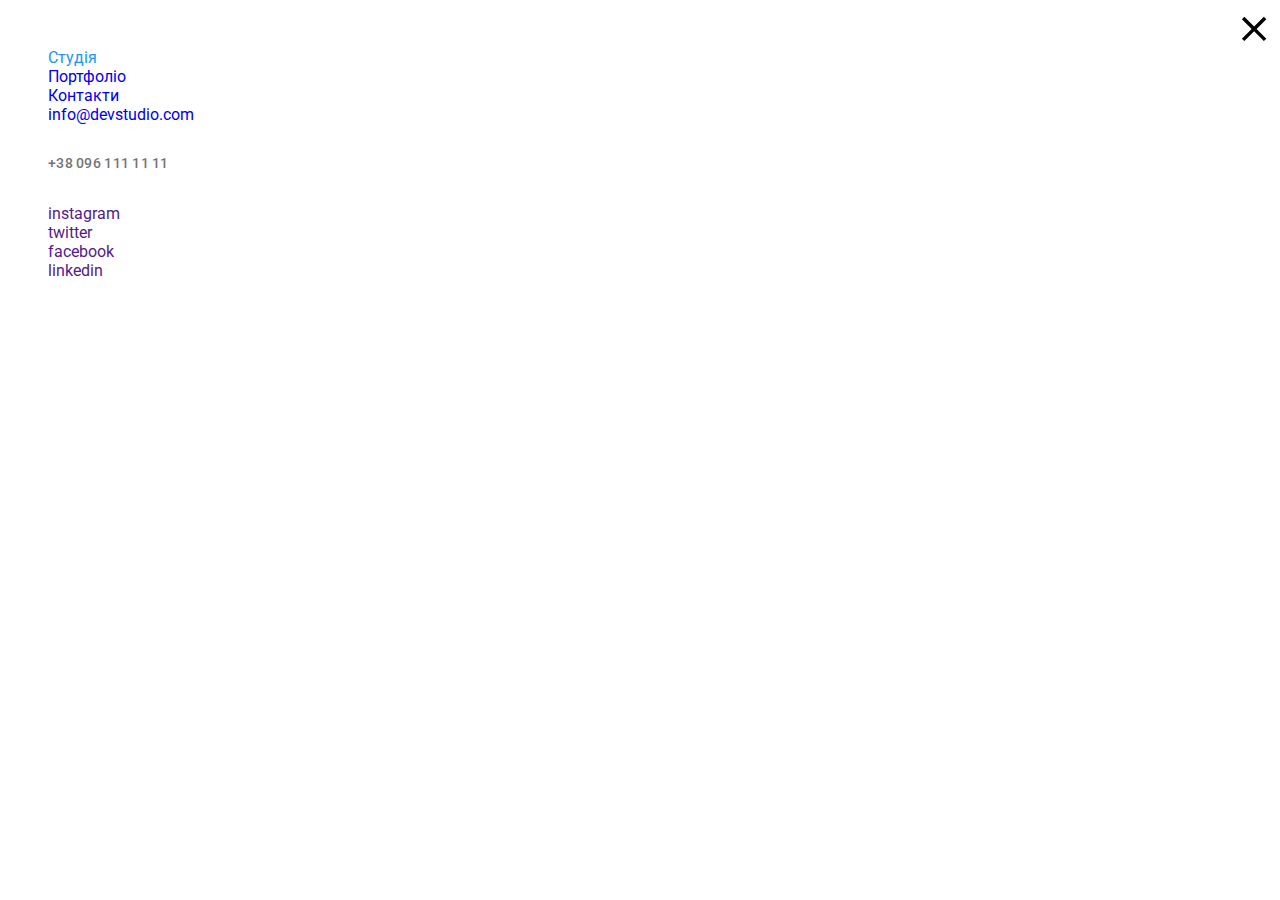
==== commit a3cb6302: "hw8" ====
--- a/index.html
+++ b/index.html
@@ -22,7 +22,7 @@
     <title>WebStudio</title>
   </head>
   <body>
-    <!-- <header class="header">
+    <header class="header">
       <div class="container header-flex">
         <nav class="header-flex">
           <a href="./index.html" class="logo"
@@ -60,20 +60,66 @@
             >
           </li>
         </ul>
+        <button type="button" class="header__menu-button"><div class="header__menu-icon">
+          <svg width="40" height="40">
+            <use href="./images/icons.svg#icon-menu"></use>
+          </svg>
+        </div></button>
       </div>
-    </header> -->
+      <div class="mobile-menu">
+        <div class="container"><ul class="list emphasis mobile-nav">
+          <li class="mobile-nav__item">
+            <a href="./index.html" class="mobile-nav__link current">Студія</a>
+          </li>
+          <li class="mobile-nav__item">
+            <a href="./portfolio.html" class="mobile-nav__link">Портфоліо</a>
+          </li>
+          <li class="mobile-nav__item">
+            <a href="#" class="mobile-nav__link">Контакти</a>
+          </li>
+        </ul>
+        <ul class="list emphasis mobile-contact">
+          <li class="mobile-contact__item">
+            <a href="mailto:info@devstudio.com" class="mobile-contact__link">
+              
+
+              info@devstudio.com</a
+            >
+          </li>
+          <li class="contact__item">
+            <a href="tel:+380961111111" class="contact__link">
+              
+
+              +38 096 111 11 11</a
+            >
+          </li>
+        </ul>
+        <ul class="mobile-menu-soc list emphasis">
+          <li class="mobile-menu-soc__link"><a href="">instagram</a></li>
+          <li class="mobile-menu-soc__link"><a href="">twitter</a></li>
+          <li class="mobile-menu-soc__link"><a href="">facebook</a></li>
+          <li class="mobile-menu-soc__link"><a href="">linkedin</a></li>
+        </ul>
+        <button type="button" class="header__menu-close"><div class="header__menu-icon">
+          <svg width="40" height="40">
+            <use href="./images/icons.svg#icon-menu-close"></use>
+          </svg>
+        </div></button>
+      </div>
+      </div>
+    </header>
     <main>
       <!-- Hero -->
-      <section class="hero--background hero">
+      <!-- <section class="hero--background hero">
         <div class="container">
           <h1 class="hero__title">Ефективні рішення для вашого бізнесу</h1>
           <button type="button" class="hero__button" data-modal-open>
             Замовити послугу
           </button>
         </div>
-      </section> 
+      </section>  -->
       <!-- Features -->
-      <section class="section">
+      <!-- <section class="section">
         <div class="container">
           <h2 class="visually-hidden">Наші переваги</h2>
           <ul class="list features">
@@ -126,9 +172,9 @@
             </li>
           </ul>
         </div>
-      </section>
+      </section> -->
       <!-- What we do -->
-       <section class="section-wwd">
+       <!-- <section class="section-wwd">
         <div class="container display-none">
           
             <h2 class="title">Чим ми займаємося</h2>
@@ -155,9 +201,9 @@
             </li>
           </ul>
       </div>
-      </section>
+      </section> -->
       <!-- Team -->
-      <section class="section ">
+      <!-- <section class="section ">
         <div class="container team-bg">
           <h2 class="title">Наша команда</h2>
           <ul class="list employee-bg list-flex">
@@ -331,9 +377,9 @@
             </li>
           </ul>
         </div>
-      </section>
+      </section> -->
       <!-- Customers -->
-      <section class="section">
+      <!-- <section class="section">
         <div class="container">
           <h2 class="title">Постійні клієнти</h2>
           <ul class="list customer">
@@ -542,7 +588,7 @@
           <button type="submit" class="modal-form__button">Відправити</button>
         </form>
       </div>
-    </div>
+    </div> -->
     <script src="./js/modal.js"></script>
   </body>
 </html>
--- a/css/main.min.css
+++ b/css/main.min.css
@@ -1 +1 @@
-p,h1,h2,h3,h4,h5,h6{margin:0}ul,ol{margin:0;padding-left:0}button{cursor:pointer}address{font-style:normal}img{display:block}.list{list-style:none;padding:0;margin:0}input{outline:rgba(0,0,0,0)}.emphasis a{text-decoration:none;font-style:normal}a:visited{text-decoration:none}textarea{resize:none}body{font-family:"Roboto",sans-serif;color:var(--text-color);background-color:var(--white-color)}.section{padding-bottom:60px}:root{--text-color: #757575;--title-color: #000000;--btn-color: #2196f3;--link-op-color: rgba(255, 255, 255, 0.6);--white-color: #ffffff;--white-back-color: #f5f5f5;--name-color: #212121;--back-color: #2f303a;--btn-active: #188ce8;--team-bg: #f5f4fa;--customer-color: #afb1b8;--secondary-grey: #c4c4c4;--icon-grey: #afb1b8}.visually-hidden{position:absolute;width:1px;height:1px;margin:-1px;border:0;padding:0;white-space:nowrap;-webkit-clip-path:inset(100%);clip-path:inset(100%);clip:rect(0 0 0 0);overflow:hidden}.container{width:480;padding-left:15px;padding-right:15px;margin:0 auto}@media screen and (min-width: 768px){.container{width:768px}}@media screen and (min-width: 768px)and (min-width: 1200px){.container{width:1200px}}.title{text-align:center;margin-bottom:50px;font-weight:700;font-size:36px;line-height:1.16;letter-spacing:.03em;color:var(--name-color)}.backdrop{position:fixed;top:0;width:100%;height:100%;background-color:rgba(0,0,0,.2);transition:opacity 250ms cubic-bezier(0.4, 0, 0.2, 1),visibility 250ms cubic-bezier(0.4, 0, 0.2, 1)}.backdrop.backdrop.is-hidden .modal{transform:translate(-50%, -50%) scale(0)}.backdrop.is-hidden{opacity:1;visibility:hidden;pointer-events:none}.modal{width:450px;max-height:609px;background-color:var(--white-color);border-radius:4px;padding:40px;position:absolute;top:50%;left:50%;transform:translate(-50%, -50%) scale(1);transition:transform 250ms cubic-bezier(0.4, 0, 0.2, 1)}.modal__title{font-family:"Roboto";font-style:normal;font-weight:700;font-size:20px;line-height:1.15;text-align:center;letter-spacing:.03em;margin-bottom:12px;color:var(--name-color)}.modal--close{height:30px;width:30px;background-color:var(--white-color);border:1px solid rgba(0,0,0,.1);border-radius:50%;position:absolute;top:8px;right:8px;display:flex;justify-content:center;align-items:center;cursor:pointer;transition:fill 250ms cubic-bezier(0.4, 0, 0.2, 1)}.modal--close:hover,.modal--close:focus{fill:var(--btn-color)}.input-wrap{position:relative;margin-top:4px}.modal-form__input{padding-left:48px;padding-right:48px;width:100%;height:40px;border:1px solid rgba(33,33,33,.2);border-radius:4px;transition:border-color 250ms cubic-bezier(0.4, 0, 0.2, 1)}.modal-form__input:focus{border-color:var(--btn-color)}.modal-form__input:focus+.modal-form__icon{fill:var(--btn-color)}.modal-form__item{margin-bottom:10px}.modal-form__label{display:block;font-family:"Roboto";font-style:normal;font-weight:400;font-size:12px;line-height:1.16;color:var(--text-color)}.modal-form__comment{width:100%;height:120px;border:1px solid rgba(33,33,33,.2);border-radius:4px;margin-top:4px;outline:rgba(0,0,0,0);padding-top:12px;padding-bottom:12px;padding-left:16px;padding-right:16px;transition:border-color 250ms cubic-bezier(0.4, 0, 0.2, 1)}.modal-form__comment::-moz-placeholder{font-family:"Roboto";font-style:normal;font-weight:400;font-size:12px;line-height:1.14;letter-spacing:.01em;color:rgba(117,117,117,.5)}.modal-form__comment:-ms-input-placeholder{font-family:"Roboto";font-style:normal;font-weight:400;font-size:12px;line-height:1.14;letter-spacing:.01em;color:rgba(117,117,117,.5)}.modal-form__comment::placeholder{font-family:"Roboto";font-style:normal;font-weight:400;font-size:12px;line-height:1.14;letter-spacing:.01em;color:rgba(117,117,117,.5)}.modal-form__comment:focus{border-color:var(--btn-color)}.modal-form__icon{position:absolute;fill:var(--name-color);left:12px;top:50%;transform:translateY(-50%);transition:fill 250ms cubic-bezier(0.4, 0, 0.2, 1);transition:fill 250ms cubic-bezier(0.4, 0, 0.2, 1)}.modal-form__button{font-family:"Roboto";font-style:normal;font-weight:700;font-size:16px;line-height:1.88;margin:0 auto;margin-top:30px;letter-spacing:.06em;border:none;color:var(--white-color);width:200px;height:50px;background:var(--btn-color);box-shadow:0px 4px 4px rgba(0,0,0,.15);border-radius:4px;display:flex;align-items:center;justify-content:center;cursor:pointer;transition:background 250ms cubic-bezier(0.4, 0, 0.2, 1)}.modal-form__button:focus,.modal-form__button:hover{background:var(--btn-active)}.policy{font-family:"Roboto";font-style:normal;font-weight:400;font-size:12px;line-height:1.16;letter-spacing:.03em;color:#757575;padding-left:7px}.policy__checkbox{position:absolute;width:1px;height:1px;margin:-1px;border:0;padding:0;white-space:nowrap;-webkit-clip-path:inset(100%);clip-path:inset(100%);clip:rect(0 0 0 0);overflow:hidden}.policy__checkbox:checked~.policy__checkbox-icon--check{display:inline-block}.policy__checkbox-icon{position:absolute;top:6px;left:-12px}.policy__checkbox-icon--check{position:absolute;top:6px;left:-12px;display:none}.policy a{color:var(--btn-color)}.checkbox-policy{position:relative;display:flex;justify-content:center;margin-top:20px}@media screen and (min-width: 1200px){.modal{width:528px;max-height:581px}.policy__checkbox-icon{top:12px;left:0}.policy__checkbox-icon--check{top:12px;left:0}.policy{font-size:14px;line-height:1.71}}.header{border-bottom:1px solid #ececec}.header-flex{display:flex;justify-content:space-between;align-items:center}.logo{margin-right:93px;font-family:"Raleway";font-weight:700;font-size:26px;line-height:1.19;letter-spacing:.03em;color:var(--title-color);text-decoration:none}.logo--color{color:var(--btn-color)}.site-nav{display:flex}.site-nav__link{position:relative;font-weight:500;font-size:14px;line-height:1.14;letter-spacing:.02em;color:var(--name-color);transition:color 250ms cubic-bezier(0.4, 0, 0.2, 1)}.site-nav .site-nav__item:not(:last-child){margin-right:50px}.site-nav:hover{cursor:pointer}.site-nav__link{display:inline-block;padding-top:32px;padding-bottom:32px}.site-nav__link:hover,.site-nav__link:focus{color:var(--btn-color)}.contact{display:flex}.contact .contact__item+.contact__item{margin-left:50px}.contact__link{display:flex;align-items:center;padding-top:32px;padding-bottom:32px;font-weight:500;font-size:14px;line-height:1.14;letter-spacing:.02em;color:var(--text-color);transition:color 250ms cubic-bezier(0.4, 0, 0.2, 1)}.contact__link:hover,.contact__link:focus{color:var(--btn-color)}.contact__link:hover .contact__icon,.contact__link:focus .contact__icon{fill:currentColor}.contact .contact__item{display:flex;align-items:center;margin-right:10px}.contact__icon{fill:var(--text-color);margin-right:10px;transition:fill 250ms cubic-bezier(0.4, 0, 0.2, 1)}.current{color:var(--btn-color)}.current::after{content:"";position:absolute;bottom:-1px;left:0;width:100%;height:4px;background:var(--btn-color);border-radius:2px}.hero{padding-top:118px;padding-bottom:118px}.hero--background{margin:0 auto;text-align:center;max-width:100%;background-color:var(--secondary-grey);background-image:linear-gradient(rgba(47, 48, 58, 0.4), rgba(47, 48, 58, 0.4)),url(../images/hero-bg-mobile.jpg);background-repeat:no-repeat;background-position:center;background-size:cover}@media screen and (min-width: 768px){.hero--background{background-image:linear-gradient(rgba(47, 48, 58, 0.4), rgba(47, 48, 58, 0.4)),url(../images/hero-bg-tablet.jpg)}}@media screen and (min-width: 1200px){.hero--background{max-width:1600px;background-image:linear-gradient(rgba(47, 48, 58, 0.4), rgba(47, 48, 58, 0.4)),url(../images/hero-bg.jpg)}}.hero__title{margin:0 auto;margin-top:0px;margin-bottom:30px;max-width:696px;font-weight:900;font-size:26px;line-height:1.62;text-align:center;letter-spacing:.06em;text-transform:uppercase;color:#fff}@media screen and (min-width: 768px){.hero__title{width:360px}}@media screen and (min-width: 1200px){.hero__title{width:696px;font-size:44px}}.hero__button{padding-top:10px;padding-bottom:10px;padding-left:32px;padding-right:32px;border-radius:4px;background:#2196f3;border-style:hidden;font-family:"Roboto",sans-serif;font-weight:700;font-size:16px;line-height:1.875;letter-spacing:.06em;color:var(--white-color);cursor:pointer;background-color:var(--btn-color);transition:background-color 250ms cubic-bezier(0.4, 0, 0.2, 1);box-shadow:0px 4px 4px rgba(0,0,0,.15)}.hero__button:hover,.hero__button:focus{background-color:var(--btn-active)}.features__title{text-align:center;margin-bottom:10px;font-weight:700;font-size:14px;line-height:1.14;letter-spacing:.03em;text-transform:uppercase;color:var(--name-color)}.features__text{font-size:14px;line-height:1.71;letter-spacing:.03em}.features__icon{content:"";height:120px;width:450px;border-radius:4px;background-position:center;background-color:var(--team-bg);margin-bottom:30px;background-repeat:no-repeat;display:flex;align-items:center;justify-content:center}@media screen and (min-width: 768px){.features{display:flex;flex-wrap:wrap;gap:30px}.features__icon{width:354px}.features__item{width:354px}.features__title{text-align:left}}@media screen and (min-width: 768px){.container{width:768px}.features{display:flex;flex-wrap:wrap;gap:30px}.features__title{text-align:left}}@media screen and (min-width: 1200px){.container{width:1200px}.features{display:flex;flex-wrap:nowrap;gap:0}.features .features__item{flex-basis:calc((100% - 90px)/4)}.features .features__item:not(:last-child){margin-right:30px}.features .features__item{width:270px}.features .features__icon{height:120px;width:270px;display:flex;align-items:center;justify-content:center}}.whatwedo{display:flex}.whatwedo .whatwedo__item:not(:last-child){margin-right:30px}.whatwedo__item{position:relative}.whatwedo__title{position:absolute;bottom:0;left:0;display:flex;justify-content:center;align-items:center;width:370px;height:70px;font-family:"Roboto";font-style:normal;font-weight:700;font-size:14px;line-height:1.14;text-align:center;text-transform:uppercase;color:var(--white-color);background:rgba(47,48,58,.8)}@media screen and (max-width: 1199px){.display-none{display:none}}.member{background:#fff;box-shadow:0px 1px 3px rgba(0,0,0,.12),0px 1px 1px rgba(0,0,0,.14),0px 2px 1px rgba(0,0,0,.2);border-radius:0px 0px 4px 4px}.member__name{text-align:center;font-weight:500;font-size:16px;line-height:1.18;letter-spacing:.03em;color:var(--name-color)}.member__position{text-align:center;margin-bottom:16px;font-size:16px;line-height:1.18;letter-spacing:.03em}.member .member__name{margin-bottom:10px}.member__photo{width:450px}.member:not(:last-child){margin-bottom:30px}.team-bg{padding-bottom:60px;background-color:var(--team-bg)}.employee-bg .member{background-color:var(--white-color)}@media screen and (min-width: 768px){.employee-bg .member{width:354px}.employee-bg .member .member__photo{width:354px}.list-flex{display:flex;flex-wrap:wrap;gap:30px}.member:not(:last-child){margin-bottom:0px}}@media screen and (min-width: 1200px){.member{text-align:center}.list-flex{flex-wrap:nowrap}.employee-bg .member{width:270px}.employee-bg .member .member__photo{width:270px}}.team-card{background:#fff;padding-top:30px;padding-bottom:30px;box-shadow:0px 1px 3px rgba(0,0,0,.12),0px 1px 1px rgba(0,0,0,.14),0px 2px 1px rgba(0,0,0,.2);border-radius:0px 0px 4px 4px}.soc-list{display:flex;justify-content:center;gap:10px}.soc-list__item{width:44px;height:44px}.soc-list__link{width:100%;height:100%;border-radius:50%;display:flex;align-items:center;justify-content:center;transition:background-color 250ms cubic-bezier(0.4, 0, 0.2, 1)}.soc-list__link:focus{background-color:var(--btn-color)}.soc-list__link:hover,.soc-list__link:focus .soc-list__icon{background-color:var(--btn-color);fill:var(--white-color)}.soc-list__link:hover .soc-list__icon{fill:var(--white-color)}.soc-list__icon{fill:var(--icon-grey);transition:fill 250ms cubic-bezier(0.4, 0, 0.2, 1)}.customer{display:flex;flex-wrap:wrap;justify-content:center;gap:30px}.customer__icon{height:92px;width:210px;border:1px solid var(--customer-color);border-radius:4px;background-position:center;background-repeat:no-repeat;display:flex;align-items:center;justify-content:center;fill:var(--customer-color);transition:border-color 250ms cubic-bezier(0.4, 0, 0.2, 1),fill 250ms cubic-bezier(0.4, 0, 0.2, 1)}.customer__icon:hover,.customer__icon:focus{border-color:var(--btn-color);fill:var(--btn-color)}@media screen and (min-width: 768px){.customer .customer__icon{width:226px}}@media screen and (min-width: 1200px){.customer .customer__icon{width:170px}}.logo--white{color:var(--white-color)}.logo--blue{color:var(--btn-color)}.footer{padding-top:60px;padding-bottom:60px}.footer-flex{text-align:center}.footer-contact__address{font-size:14px;line-height:1.71;letter-spacing:.03em;color:var(--white-color);transition:color 250ms cubic-bezier(0.4, 0, 0.2, 1)}.footer-contact__address:hover,.footer-contact__address:focus{color:var(--btn-color)}.footer-contact__contact{font-size:14px;line-height:1.71;letter-spacing:.03em;color:var(--link-op-color);transition:color 250ms cubic-bezier(0.4, 0, 0.2, 1)}.footer-contact__contact:hover,.footer-contact__contact:focus{color:var(--btn-color)}.footer-bg{background-color:var(--back-color)}.footer-logo{display:inline-block;margin-right:0;margin-bottom:20px}.footer-contact .footer-contact__item+.footer-contact__item{margin-top:9px}.footer-soc{margin-top:60px}.footer-email-join{margin-left:auto;margin-top:60px}.footer-soc-list{display:flex;justify-content:center;gap:10px}.footer-soc-list__item{width:44px;height:44px}.footer-soc-list__link{width:100%;height:100%;border-radius:50%;display:flex;align-items:center;justify-content:center;background:rgba(255,255,255,.1);transition:background-color 250ms cubic-bezier(0.4, 0, 0.2, 1)}.footer-soc-list__link:hover,.footer-soc-list__link:focus{background-color:var(--btn-color)}.footer-soc-list__icon{fill:var(--white-color);transition:fill 250ms cubic-bezier(0.4, 0, 0.2, 1)}.footer-join{text-align:center}.footer-join__input{width:450px;height:50px;background-color:rgba(0,0,0,0);border:1px solid rgba(255,255,255,.3);filter:drop-shadow(0px 4px 4px rgba(0, 0, 0, 0.15));border-radius:4px;color:var(--white-color);padding-top:15px;padding-bottom:15px;padding-left:16px;padding-right:16px;transition:border-color 250ms cubic-bezier(0.4, 0, 0.2, 1)}.footer-join__input:focus{border-color:var(--btn-color)}.footer-join__button{margin:0 auto;margin-top:20px;font-family:"Roboto";font-size:16px;line-height:1.88;font-weight:700;display:flex;justify-content:center;align-items:center;text-align:center;letter-spacing:.06em;border:none;color:var(--white-color);width:200px;height:50px;color:var(--white-color);background:var(--btn-color);box-shadow:0px 4px 4px rgba(0,0,0,.15);border-radius:4px;transition:background 250ms cubic-bezier(0.4, 0, 0.2, 1)}.footer-join__button:focus,.footer-join__button:hover{background:var(--btn-active)}.footer-join::-moz-placeholder{font-family:"Roboto";font-style:normal;font-weight:400;font-size:16px;line-height:1.25;display:flex;align-items:center;color:rgba(255,255,255,.6)}.footer-join:-ms-input-placeholder{font-family:"Roboto";font-style:normal;font-weight:400;font-size:16px;line-height:1.25;display:flex;align-items:center;color:rgba(255,255,255,.6)}.footer-join::placeholder{font-family:"Roboto";font-style:normal;font-weight:400;font-size:16px;line-height:1.25;display:flex;align-items:center;color:rgba(255,255,255,.6)}.footer-join__icon{margin-left:10px;fill:var(--white-color)}.join{margin-left:auto}.join-us{font-size:14px;line-height:1.142;letter-spacing:.03em;text-transform:uppercase;color:#fff;margin-bottom:20px}.join-title{text-align:center;font-family:"Roboto";font-style:normal;font-size:14px;font-weight:700;line-height:1.14;letter-spacing:.03em;text-transform:uppercase;margin-bottom:20px;color:var(--white-color)}@media screen and (min-width: 768px){.footer-tablet{display:flex;justify-content:space-evenly;align-items:center}.footer-soc{margin-top:0px}}@media screen and (min-width: 1200px){.footer-flex{display:flex;align-items:center;text-align:left;justify-content:space-between}.footer-soc{margin-left:93px;margin-top:0px}.footer-email-join{margin:0}.footer-join{display:flex}.footer-join__button{margin:0;margin-left:12px}.footer-join__input{width:358px}.join-title{text-align:left}}.filter__button{padding-top:6px;padding-bottom:6px;padding-left:22px;padding-right:22px;max-width:130px;border-style:hidden;border-radius:4px;font-family:"Roboto",sans-serif;font-weight:500;font-size:16px;line-height:1.62;letter-spacing:.03em;color:var(--name-color);cursor:pointer;background-color:var(--team-bg);transition:color 250ms cubic-bezier(0.4, 0, 0.2, 1),background-color 250ms cubic-bezier(0.4, 0, 0.2, 1),box-shadow 250ms cubic-bezier(0.4, 0, 0.2, 1)}.filter__button:hover,.filter__button:focus{color:var(--white-color);background-color:var(--btn-color);box-shadow:0px 3px 1px rgba(0,0,0,.1),0px 1px 2px rgba(0,0,0,.08),0px 2px 2px rgba(0,0,0,.12)}.filter-flex{margin-bottom:50px;display:flex;justify-content:center}.filter-flex .filter__item+.filter__item{margin-left:8px}.portfolio-card{width:calc((100% - 60px)/3);margin-right:30px;margin-bottom:30px}.portfolio-card__name{margin-bottom:4px;font-weight:700;font-size:18px;line-height:2;letter-spacing:.06em;color:var(--name-color)}.portfolio-card__type{font-size:16px;line-height:1.87;letter-spacing:.03em;color:var(--text-color)}.portfolio-card--shadow{display:block;transition:box-shadow 250ms cubic-bezier(0.4, 0, 0.2, 1)}.portfolio-card--shadow:hover,.portfolio-card--shadow:focus{box-shadow:0px 1px 1px rgba(0,0,0,.12),0px 4px 4px rgba(0,0,0,.06),1px 4px 6px rgba(0,0,0,.16)}.portfolio-card--outline{border-left:1px solid #eee;border-right:1px solid #eee;border-bottom:1px solid #eee;padding-left:24px;padding-bottom:20px;padding-top:20px;padding-right:24px}.portfolio-card:nth-child(3n){margin-right:0}.portfolio-card:nth-last-child(-n+3){margin-bottom:0}.portfolio-card--wrap{position:relative;overflow:hidden}.portfolio-card__text{position:absolute;top:0;padding-left:24px;padding-right:24px;padding-top:63px;padding-bottom:63px;font-weight:400;font-size:18px;line-height:1.56;color:var(--white-color);background-color:rgba(33,150,243,.9);height:100%;transform:translateY(100%);transition:transform 250ms cubic-bezier(0.4, 0, 0.2, 1)}.portfolio-card:hover .portfolio-card__text{transform:translateY(0)}.portfolio-flex{display:flex;flex-wrap:wrap;justify-content:space-between}/*# sourceMappingURL=main.min.css.map */+p,h1,h2,h3,h4,h5,h6{margin:0}ul,ol{margin:0;padding-left:0}button{cursor:pointer}address{font-style:normal}img{display:block}.list{list-style:none;padding:0;margin:0}input{outline:rgba(0,0,0,0)}.emphasis a{text-decoration:none;font-style:normal}a:visited{text-decoration:none}textarea{resize:none}body{font-family:"Roboto",sans-serif;color:var(--text-color);background-color:var(--white-color)}.section{padding-bottom:60px}:root{--text-color: #757575;--title-color: #000000;--btn-color: #2196f3;--link-op-color: rgba(255, 255, 255, 0.6);--white-color: #ffffff;--white-back-color: #f5f5f5;--name-color: #212121;--back-color: #2f303a;--btn-active: #188ce8;--team-bg: #f5f4fa;--customer-color: #afb1b8;--secondary-grey: #c4c4c4;--icon-grey: #afb1b8}.visually-hidden{position:absolute;width:1px;height:1px;margin:-1px;border:0;padding:0;white-space:nowrap;-webkit-clip-path:inset(100%);clip-path:inset(100%);clip:rect(0 0 0 0);overflow:hidden}.container{width:480px;padding-left:15px;padding-right:15px;margin:0 auto}@media screen and (min-width: 768px){.container{width:768px}}@media screen and (min-width: 768px)and (min-width: 1200px){.container{width:1200px}}.title{text-align:center;margin-bottom:50px;font-weight:700;font-size:36px;line-height:1.16;letter-spacing:.03em;color:var(--name-color)}.backdrop{position:fixed;top:0;width:100%;height:100%;background-color:rgba(0,0,0,.2);transition:opacity 250ms cubic-bezier(0.4, 0, 0.2, 1),visibility 250ms cubic-bezier(0.4, 0, 0.2, 1)}.backdrop.backdrop.is-hidden .modal{transform:translate(-50%, -50%) scale(0)}.backdrop.is-hidden{opacity:1;visibility:hidden;pointer-events:none}.modal{width:450px;max-height:609px;background-color:var(--white-color);border-radius:4px;padding:40px;position:absolute;top:50%;left:50%;transform:translate(-50%, -50%) scale(1);transition:transform 250ms cubic-bezier(0.4, 0, 0.2, 1)}.modal__title{font-family:"Roboto";font-style:normal;font-weight:700;font-size:20px;line-height:1.15;text-align:center;letter-spacing:.03em;margin-bottom:12px;color:var(--name-color)}.modal--close{height:30px;width:30px;background-color:var(--white-color);border:1px solid rgba(0,0,0,.1);border-radius:50%;position:absolute;top:8px;right:8px;display:flex;justify-content:center;align-items:center;cursor:pointer;transition:fill 250ms cubic-bezier(0.4, 0, 0.2, 1)}.modal--close:hover,.modal--close:focus{fill:var(--btn-color)}.input-wrap{position:relative;margin-top:4px}.modal-form__input{padding-left:48px;padding-right:48px;width:100%;height:40px;border:1px solid rgba(33,33,33,.2);border-radius:4px;transition:border-color 250ms cubic-bezier(0.4, 0, 0.2, 1)}.modal-form__input:focus{border-color:var(--btn-color)}.modal-form__input:focus+.modal-form__icon{fill:var(--btn-color)}.modal-form__item{margin-bottom:10px}.modal-form__label{display:block;font-family:"Roboto";font-style:normal;font-weight:400;font-size:12px;line-height:1.16;color:var(--text-color)}.modal-form__comment{width:100%;height:120px;border:1px solid rgba(33,33,33,.2);border-radius:4px;margin-top:4px;outline:rgba(0,0,0,0);padding-top:12px;padding-bottom:12px;padding-left:16px;padding-right:16px;transition:border-color 250ms cubic-bezier(0.4, 0, 0.2, 1)}.modal-form__comment::-moz-placeholder{font-family:"Roboto";font-style:normal;font-weight:400;font-size:12px;line-height:1.14;letter-spacing:.01em;color:rgba(117,117,117,.5)}.modal-form__comment:-ms-input-placeholder{font-family:"Roboto";font-style:normal;font-weight:400;font-size:12px;line-height:1.14;letter-spacing:.01em;color:rgba(117,117,117,.5)}.modal-form__comment::placeholder{font-family:"Roboto";font-style:normal;font-weight:400;font-size:12px;line-height:1.14;letter-spacing:.01em;color:rgba(117,117,117,.5)}.modal-form__comment:focus{border-color:var(--btn-color)}.modal-form__icon{position:absolute;fill:var(--name-color);left:12px;top:50%;transform:translateY(-50%);transition:fill 250ms cubic-bezier(0.4, 0, 0.2, 1);transition:fill 250ms cubic-bezier(0.4, 0, 0.2, 1)}.modal-form__button{font-family:"Roboto";font-style:normal;font-weight:700;font-size:16px;line-height:1.88;margin:0 auto;margin-top:30px;letter-spacing:.06em;border:none;color:var(--white-color);width:200px;height:50px;background:var(--btn-color);box-shadow:0px 4px 4px rgba(0,0,0,.15);border-radius:4px;display:flex;align-items:center;justify-content:center;cursor:pointer;transition:background 250ms cubic-bezier(0.4, 0, 0.2, 1)}.modal-form__button:focus,.modal-form__button:hover{background:var(--btn-active)}.policy{font-family:"Roboto";font-style:normal;font-weight:400;font-size:12px;line-height:1.16;letter-spacing:.03em;color:#757575;padding-left:7px}.policy__checkbox{position:absolute;width:1px;height:1px;margin:-1px;border:0;padding:0;white-space:nowrap;-webkit-clip-path:inset(100%);clip-path:inset(100%);clip:rect(0 0 0 0);overflow:hidden}.policy__checkbox:checked~.policy__checkbox-icon--check{display:inline-block}.policy__checkbox-icon{position:absolute;top:6px;left:-12px}.policy__checkbox-icon--check{position:absolute;top:6px;left:-12px;display:none}.policy a{color:var(--btn-color)}.checkbox-policy{position:relative;display:flex;justify-content:center;margin-top:20px}@media screen and (min-width: 1200px){.modal{width:528px;max-height:581px}.policy__checkbox-icon{top:12px;left:0}.policy__checkbox-icon--check{top:12px;left:0}.policy{font-size:14px;line-height:1.71}}.header{border-bottom:1px solid #ececec}.header-flex{display:flex;justify-content:space-between;align-items:center}.logo{padding-top:16px;padding-bottom:16px;font-family:"Raleway";font-style:normal;font-weight:700;font-size:24px;line-height:1.16;letter-spacing:.03em;color:var(--title-color);text-decoration:none}.logo--color{color:var(--btn-color)}.site-nav{display:none}.site-nav__link{position:relative;font-weight:500;font-size:14px;line-height:1.14;letter-spacing:.02em;color:var(--name-color);transition:color 250ms cubic-bezier(0.4, 0, 0.2, 1)}.site-nav .site-nav__item:not(:last-child){margin-right:50px}.site-nav:hover{cursor:pointer}.site-nav__link{display:inline-block;padding-top:32px;padding-bottom:32px}.site-nav__link:hover,.site-nav__link:focus{color:var(--btn-color)}.contact{display:none}.contact .contact__item+.contact__item{margin-left:50px}.contact__link{display:flex;align-items:center;padding-top:32px;padding-bottom:32px;font-weight:500;font-size:14px;line-height:1.14;letter-spacing:.02em;color:var(--text-color);transition:color 250ms cubic-bezier(0.4, 0, 0.2, 1)}.contact__link:hover,.contact__link:focus{color:var(--btn-color)}.contact__link:hover .contact__icon,.contact__link:focus .contact__icon{fill:currentColor}.contact .contact__item{display:flex;align-items:center;margin-right:10px}.contact__icon{fill:var(--text-color);margin-right:10px;transition:fill 250ms cubic-bezier(0.4, 0, 0.2, 1)}.current{color:var(--btn-color)}.current::after{content:"";position:absolute;bottom:-1px;left:0;width:100%;height:4px;background:var(--btn-color);border-radius:2px}.mobile-menu{position:relative;width:100vw;height:100vh;top:0;position:fixed;z-index:1;padding-top:48px;padding-bottom:48px;background-color:var(--white-color)}.header__menu-icon{width:40px;height:40px}.header__menu-close{height:40px;width:40px;background-color:var(--white-color);border:none;padding:0;position:absolute;top:0;right:0;transform:translate(-15px, 10px)}.hero{padding-top:118px;padding-bottom:118px}.hero--background{margin:0 auto;text-align:center;max-width:100%;background-color:var(--secondary-grey);background-image:linear-gradient(rgba(47, 48, 58, 0.4), rgba(47, 48, 58, 0.4)),url(../images/hero-bg-mobile.jpg);background-repeat:no-repeat;background-position:center;background-size:cover}@media screen and (min-width: 768px){.hero--background{background-image:linear-gradient(rgba(47, 48, 58, 0.4), rgba(47, 48, 58, 0.4)),url(../images/hero-bg-tablet.jpg)}}@media screen and (min-width: 1200px){.hero--background{max-width:1600px;background-image:linear-gradient(rgba(47, 48, 58, 0.4), rgba(47, 48, 58, 0.4)),url(../images/hero-bg.jpg)}}.hero__title{margin:0 auto;margin-top:0px;margin-bottom:30px;max-width:696px;font-weight:900;font-size:26px;line-height:1.62;text-align:center;letter-spacing:.06em;text-transform:uppercase;color:#fff}@media screen and (min-width: 768px){.hero__title{width:360px}}@media screen and (min-width: 1200px){.hero__title{width:696px;font-size:44px}}.hero__button{padding-top:10px;padding-bottom:10px;padding-left:32px;padding-right:32px;border-radius:4px;background:#2196f3;border-style:hidden;font-family:"Roboto",sans-serif;font-weight:700;font-size:16px;line-height:1.875;letter-spacing:.06em;color:var(--white-color);cursor:pointer;background-color:var(--btn-color);transition:background-color 250ms cubic-bezier(0.4, 0, 0.2, 1);box-shadow:0px 4px 4px rgba(0,0,0,.15)}.hero__button:hover,.hero__button:focus{background-color:var(--btn-active)}.features__title{text-align:center;margin-bottom:10px;font-weight:700;font-size:14px;line-height:1.14;letter-spacing:.03em;text-transform:uppercase;color:var(--name-color)}.features__text{font-size:14px;line-height:1.71;letter-spacing:.03em}.features__icon{content:"";height:120px;width:450px;border-radius:4px;background-position:center;background-color:var(--team-bg);margin-bottom:30px;background-repeat:no-repeat;display:flex;align-items:center;justify-content:center}@media screen and (min-width: 768px){.features{display:flex;flex-wrap:wrap;gap:30px}.features__icon{width:354px}.features__item{width:354px}.features__title{text-align:left}}@media screen and (min-width: 768px){.container{width:768px}.features{display:flex;flex-wrap:wrap;gap:30px}.features__title{text-align:left}}@media screen and (min-width: 1200px){.container{width:1200px}.features{display:flex;flex-wrap:nowrap;gap:0}.features .features__item{flex-basis:calc((100% - 90px)/4)}.features .features__item:not(:last-child){margin-right:30px}.features .features__item{width:270px}.features .features__icon{height:120px;width:270px;display:flex;align-items:center;justify-content:center}}.whatwedo{display:flex}.whatwedo .whatwedo__item:not(:last-child){margin-right:30px}.whatwedo__item{position:relative}.whatwedo__title{position:absolute;bottom:0;left:0;display:flex;justify-content:center;align-items:center;width:370px;height:70px;font-family:"Roboto";font-style:normal;font-weight:700;font-size:14px;line-height:1.14;text-align:center;text-transform:uppercase;color:var(--white-color);background:rgba(47,48,58,.8)}@media screen and (max-width: 1199px){.display-none{display:none}}.member{background:#fff;box-shadow:0px 1px 3px rgba(0,0,0,.12),0px 1px 1px rgba(0,0,0,.14),0px 2px 1px rgba(0,0,0,.2);border-radius:0px 0px 4px 4px}.member__name{text-align:center;font-weight:500;font-size:16px;line-height:1.18;letter-spacing:.03em;color:var(--name-color)}.member__position{text-align:center;margin-bottom:16px;font-size:16px;line-height:1.18;letter-spacing:.03em}.member .member__name{margin-bottom:10px}.member__photo{width:450px}.member:not(:last-child){margin-bottom:30px}.team-bg{padding-bottom:60px;background-color:var(--team-bg)}.employee-bg .member{background-color:var(--white-color)}@media screen and (min-width: 768px){.employee-bg .member{width:354px}.employee-bg .member .member__photo{width:354px}.list-flex{display:flex;flex-wrap:wrap;gap:30px}.member:not(:last-child){margin-bottom:0px}}@media screen and (min-width: 1200px){.member{text-align:center}.list-flex{flex-wrap:nowrap}.employee-bg .member{width:270px}.employee-bg .member .member__photo{width:270px}}.team-card{background:#fff;padding-top:30px;padding-bottom:30px;box-shadow:0px 1px 3px rgba(0,0,0,.12),0px 1px 1px rgba(0,0,0,.14),0px 2px 1px rgba(0,0,0,.2);border-radius:0px 0px 4px 4px}.soc-list{display:flex;justify-content:center;gap:10px}.soc-list__item{width:44px;height:44px}.soc-list__link{width:100%;height:100%;border-radius:50%;display:flex;align-items:center;justify-content:center;transition:background-color 250ms cubic-bezier(0.4, 0, 0.2, 1)}.soc-list__link:focus{background-color:var(--btn-color)}.soc-list__link:hover,.soc-list__link:focus .soc-list__icon{background-color:var(--btn-color);fill:var(--white-color)}.soc-list__link:hover .soc-list__icon{fill:var(--white-color)}.soc-list__icon{fill:var(--icon-grey);transition:fill 250ms cubic-bezier(0.4, 0, 0.2, 1)}.customer{display:flex;flex-wrap:wrap;justify-content:center;gap:30px}.customer__icon{height:92px;width:210px;border:1px solid var(--customer-color);border-radius:4px;background-position:center;background-repeat:no-repeat;display:flex;align-items:center;justify-content:center;fill:var(--customer-color);transition:border-color 250ms cubic-bezier(0.4, 0, 0.2, 1),fill 250ms cubic-bezier(0.4, 0, 0.2, 1)}.customer__icon:hover,.customer__icon:focus{border-color:var(--btn-color);fill:var(--btn-color)}@media screen and (min-width: 768px){.customer .customer__icon{width:226px}}@media screen and (min-width: 1200px){.customer .customer__icon{width:170px}}.logo--white{color:var(--white-color)}.logo--blue{color:var(--btn-color)}.footer{padding-top:60px;padding-bottom:60px}.footer-flex{text-align:center}.footer-contact__address{font-size:14px;line-height:1.71;letter-spacing:.03em;color:var(--white-color);transition:color 250ms cubic-bezier(0.4, 0, 0.2, 1)}.footer-contact__address:hover,.footer-contact__address:focus{color:var(--btn-color)}.footer-contact__contact{font-size:14px;line-height:1.71;letter-spacing:.03em;color:var(--link-op-color);transition:color 250ms cubic-bezier(0.4, 0, 0.2, 1)}.footer-contact__contact:hover,.footer-contact__contact:focus{color:var(--btn-color)}.footer-bg{background-color:var(--back-color)}.footer-logo{display:inline-block;margin-right:0;margin-bottom:20px}.footer-contact .footer-contact__item+.footer-contact__item{margin-top:9px}.footer-soc{margin-top:60px}.footer-email-join{margin-left:auto;margin-top:60px}.footer-soc-list{display:flex;justify-content:center;gap:10px}.footer-soc-list__item{width:44px;height:44px}.footer-soc-list__link{width:100%;height:100%;border-radius:50%;display:flex;align-items:center;justify-content:center;background:rgba(255,255,255,.1);transition:background-color 250ms cubic-bezier(0.4, 0, 0.2, 1)}.footer-soc-list__link:hover,.footer-soc-list__link:focus{background-color:var(--btn-color)}.footer-soc-list__icon{fill:var(--white-color);transition:fill 250ms cubic-bezier(0.4, 0, 0.2, 1)}.footer-join{text-align:center}.footer-join__input{width:450px;height:50px;background-color:rgba(0,0,0,0);border:1px solid rgba(255,255,255,.3);filter:drop-shadow(0px 4px 4px rgba(0, 0, 0, 0.15));border-radius:4px;color:var(--white-color);padding-top:15px;padding-bottom:15px;padding-left:16px;padding-right:16px;transition:border-color 250ms cubic-bezier(0.4, 0, 0.2, 1)}.footer-join__input:focus{border-color:var(--btn-color)}.footer-join__button{margin:0 auto;margin-top:20px;font-family:"Roboto";font-size:16px;line-height:1.88;font-weight:700;display:flex;justify-content:center;align-items:center;text-align:center;letter-spacing:.06em;border:none;color:var(--white-color);width:200px;height:50px;color:var(--white-color);background:var(--btn-color);box-shadow:0px 4px 4px rgba(0,0,0,.15);border-radius:4px;transition:background 250ms cubic-bezier(0.4, 0, 0.2, 1)}.footer-join__button:focus,.footer-join__button:hover{background:var(--btn-active)}.footer-join::-moz-placeholder{font-family:"Roboto";font-style:normal;font-weight:400;font-size:16px;line-height:1.25;display:flex;align-items:center;color:rgba(255,255,255,.6)}.footer-join:-ms-input-placeholder{font-family:"Roboto";font-style:normal;font-weight:400;font-size:16px;line-height:1.25;display:flex;align-items:center;color:rgba(255,255,255,.6)}.footer-join::placeholder{font-family:"Roboto";font-style:normal;font-weight:400;font-size:16px;line-height:1.25;display:flex;align-items:center;color:rgba(255,255,255,.6)}.footer-join__icon{margin-left:10px;fill:var(--white-color)}.join{margin-left:auto}.join-us{font-size:14px;line-height:1.142;letter-spacing:.03em;text-transform:uppercase;color:#fff;margin-bottom:20px}.join-title{text-align:center;font-family:"Roboto";font-style:normal;font-size:14px;font-weight:700;line-height:1.14;letter-spacing:.03em;text-transform:uppercase;margin-bottom:20px;color:var(--white-color)}@media screen and (min-width: 768px){.footer-tablet{display:flex;justify-content:space-evenly;align-items:center}.footer-soc{margin-top:0px}}@media screen and (min-width: 1200px){.footer-flex{display:flex;align-items:center;text-align:left;justify-content:space-between}.footer-soc{margin-left:93px;margin-top:0px}.footer-email-join{margin:0}.footer-join{display:flex}.footer-join__button{margin:0;margin-left:12px}.footer-join__input{width:358px}.join-title{text-align:left}}.filter__button{padding-top:6px;padding-bottom:6px;padding-left:22px;padding-right:22px;max-width:130px;border-style:hidden;border-radius:4px;font-family:"Roboto",sans-serif;font-weight:500;font-size:16px;line-height:1.62;letter-spacing:.03em;color:var(--name-color);cursor:pointer;background-color:var(--team-bg);transition:color 250ms cubic-bezier(0.4, 0, 0.2, 1),background-color 250ms cubic-bezier(0.4, 0, 0.2, 1),box-shadow 250ms cubic-bezier(0.4, 0, 0.2, 1)}.filter__button:hover,.filter__button:focus{color:var(--white-color);background-color:var(--btn-color);box-shadow:0px 3px 1px rgba(0,0,0,.1),0px 1px 2px rgba(0,0,0,.08),0px 2px 2px rgba(0,0,0,.12)}.filter-flex{margin-bottom:50px;display:flex;justify-content:center}.filter-flex .filter__item+.filter__item{margin-left:8px}.portfolio-card{width:calc((100% - 60px)/3);margin-right:30px;margin-bottom:30px}.portfolio-card__name{margin-bottom:4px;font-weight:700;font-size:18px;line-height:2;letter-spacing:.06em;color:var(--name-color)}.portfolio-card__type{font-size:16px;line-height:1.87;letter-spacing:.03em;color:var(--text-color)}.portfolio-card--shadow{display:block;transition:box-shadow 250ms cubic-bezier(0.4, 0, 0.2, 1)}.portfolio-card--shadow:hover,.portfolio-card--shadow:focus{box-shadow:0px 1px 1px rgba(0,0,0,.12),0px 4px 4px rgba(0,0,0,.06),1px 4px 6px rgba(0,0,0,.16)}.portfolio-card--outline{border-left:1px solid #eee;border-right:1px solid #eee;border-bottom:1px solid #eee;padding-left:24px;padding-bottom:20px;padding-top:20px;padding-right:24px}.portfolio-card:nth-child(3n){margin-right:0}.portfolio-card:nth-last-child(-n+3){margin-bottom:0}.portfolio-card--wrap{position:relative;overflow:hidden}.portfolio-card__text{position:absolute;top:0;padding-left:24px;padding-right:24px;padding-top:63px;padding-bottom:63px;font-weight:400;font-size:18px;line-height:1.56;color:var(--white-color);background-color:rgba(33,150,243,.9);height:100%;transform:translateY(100%);transition:transform 250ms cubic-bezier(0.4, 0, 0.2, 1)}.portfolio-card:hover .portfolio-card__text{transform:translateY(0)}.portfolio-flex{display:flex;flex-wrap:wrap;justify-content:space-between}/*# sourceMappingURL=main.min.css.map */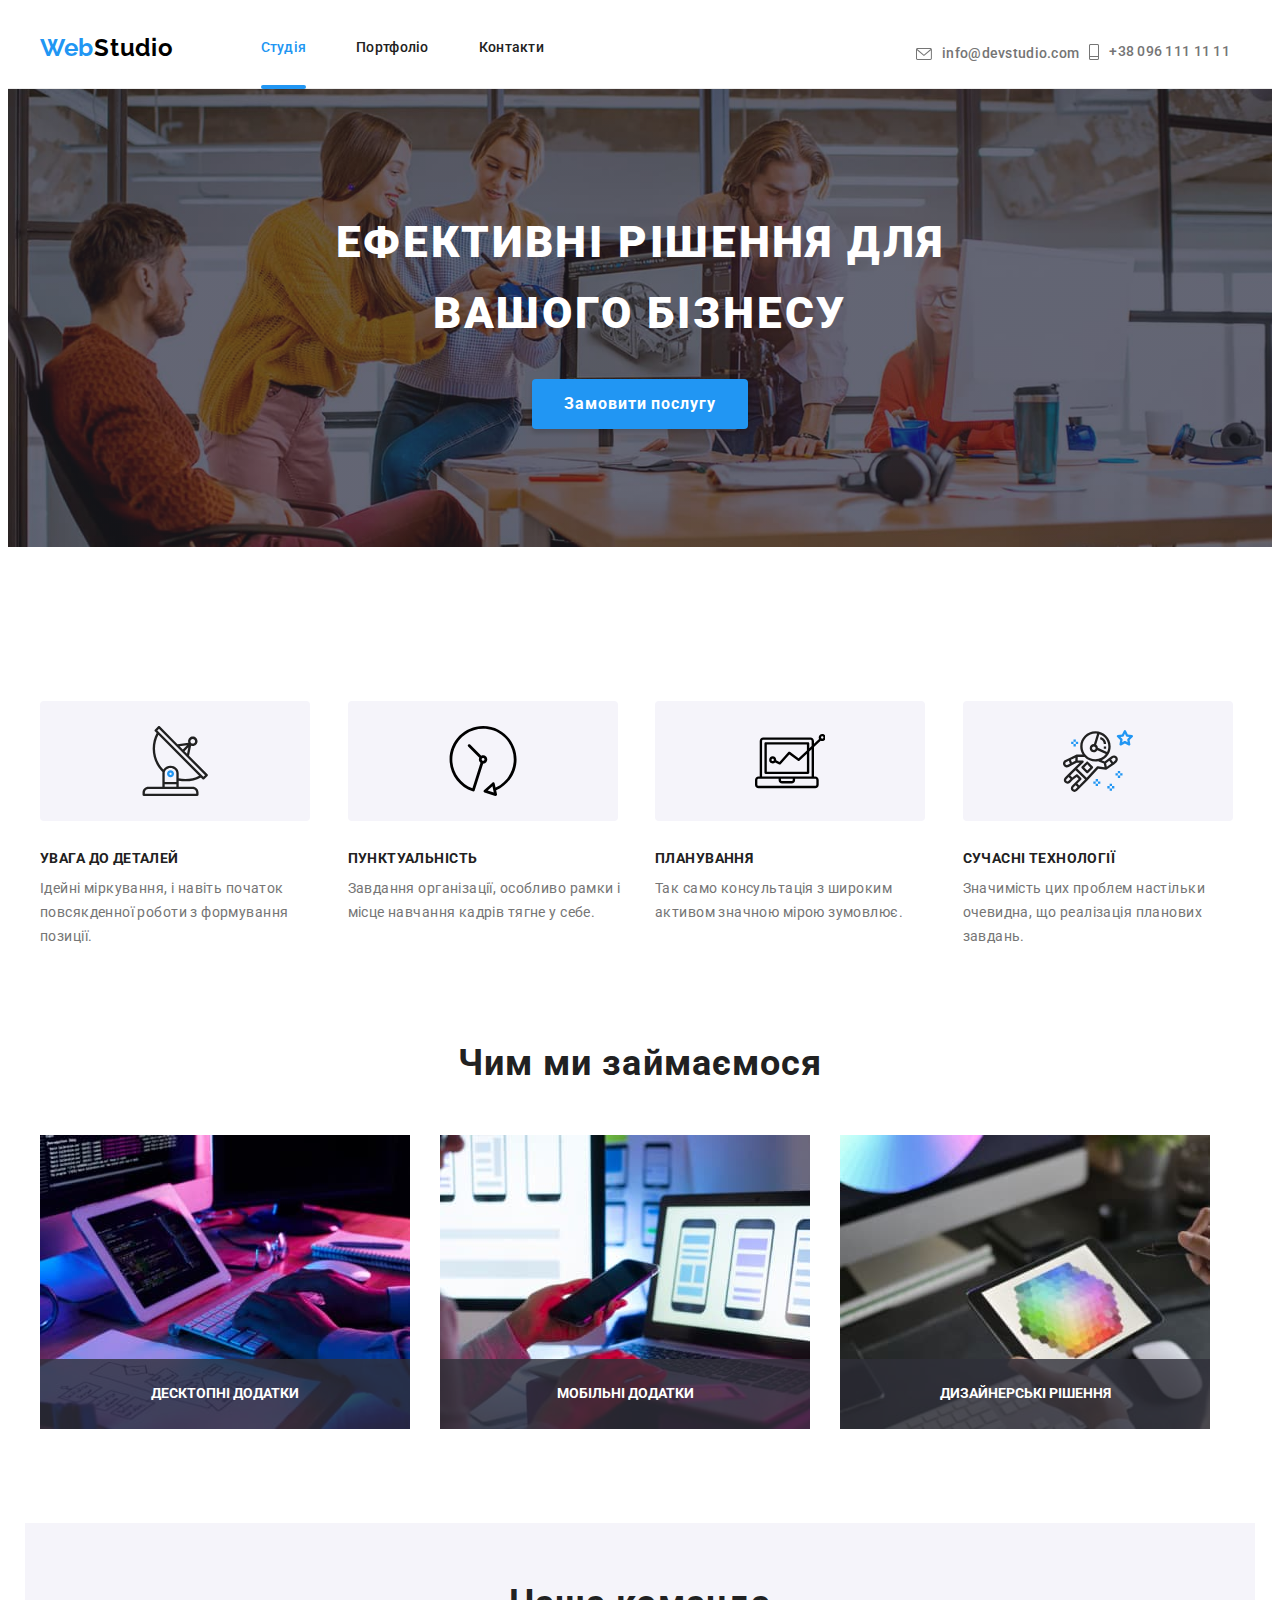
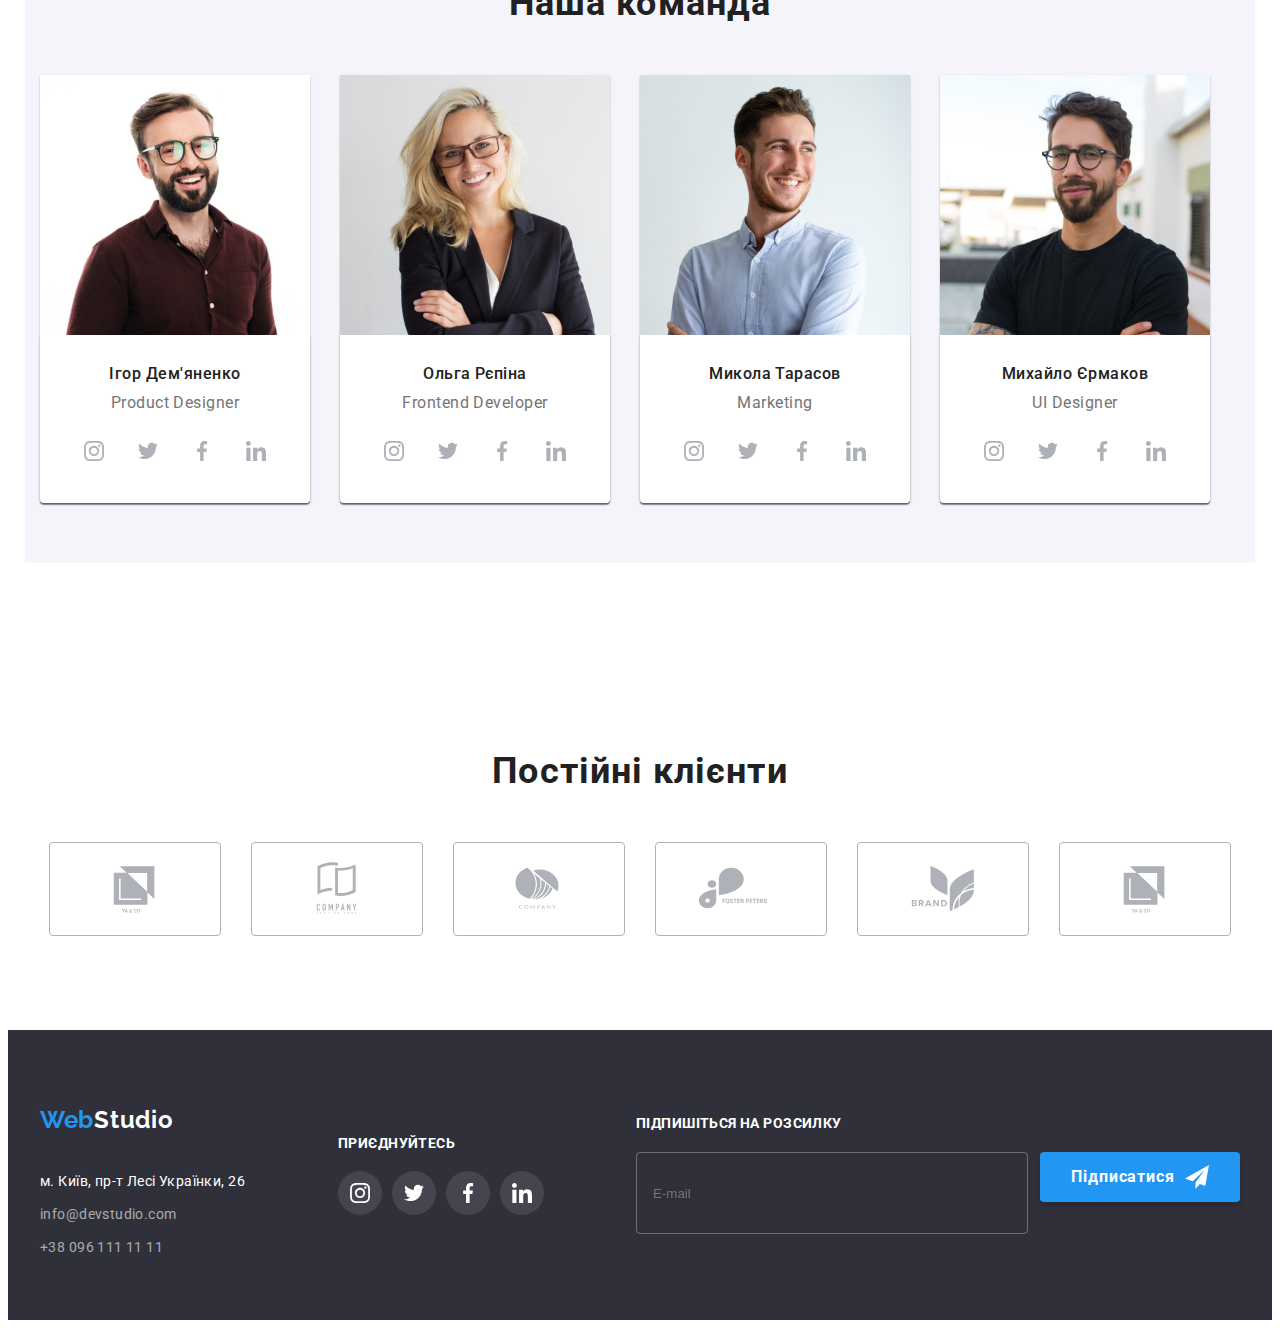
==== commit 5f8487d2: "hw8 rdy" ====
--- a/index.html
+++ b/index.html
@@ -60,13 +60,13 @@
             >
           </li>
         </ul>
-        <button type="button" class="header__menu-button"><div class="header__menu-icon">
+        <button type="button" class="header__menu-button" data-menu-open><div class="header__menu-icon">
           <svg width="40" height="40">
             <use href="./images/icons.svg#icon-menu"></use>
           </svg>
         </div></button>
       </div>
-      <div class="mobile-menu">
+      <div class="mobile-menu is-hidden" data-menu>
         <div class="container"><ul class="list emphasis mobile-nav">
           <li class="mobile-nav__item">
             <a href="./index.html" class="mobile-nav__link current">Студія</a>
@@ -80,27 +80,28 @@
         </ul>
         <ul class="list emphasis mobile-contact">
           <li class="mobile-contact__item">
-            <a href="mailto:info@devstudio.com" class="mobile-contact__link">
+            <a href="tel:+380961111111" class="mobile-contact__phone">
+              
+
+              +38 096 111 11 11</a
+            >
+          </li>
+          <li class="mobile-contact__item">
+            <a href="mailto:info@devstudio.com" class="mobile-contact__mail">
               
 
               info@devstudio.com</a
             >
           </li>
-          <li class="contact__item">
-            <a href="tel:+380961111111" class="contact__link">
-              
-
-              +38 096 111 11 11</a
-            >
-          </li>
+          
         </ul>
         <ul class="mobile-menu-soc list emphasis">
-          <li class="mobile-menu-soc__link"><a href="">instagram</a></li>
-          <li class="mobile-menu-soc__link"><a href="">twitter</a></li>
-          <li class="mobile-menu-soc__link"><a href="">facebook</a></li>
-          <li class="mobile-menu-soc__link"><a href="">linkedin</a></li>
+          <li class="mobile-menu-soc__link"><a href="">Instagram</a></li>
+          <li class="mobile-menu-soc__link"><a href="">Twitter</a></li>
+          <li class="mobile-menu-soc__link"><a href="">Facebook</a></li>
+          <li class="mobile-menu-soc__link"><a href="">LinkedIn</a></li>
         </ul>
-        <button type="button" class="header__menu-close"><div class="header__menu-icon">
+        <button type="button" class="header__menu-close" data-menu-close><div class="header__menu-icon">
           <svg width="40" height="40">
             <use href="./images/icons.svg#icon-menu-close"></use>
           </svg>
@@ -110,16 +111,16 @@
     </header>
     <main>
       <!-- Hero -->
-      <!-- <section class="hero--background hero">
+      <section class="hero--background hero">
         <div class="container">
           <h1 class="hero__title">Ефективні рішення для вашого бізнесу</h1>
           <button type="button" class="hero__button" data-modal-open>
             Замовити послугу
           </button>
         </div>
-      </section>  -->
+      </section>
       <!-- Features -->
-      <!-- <section class="section">
+      <section class="section">
         <div class="container">
           <h2 class="visually-hidden">Наші переваги</h2>
           <ul class="list features">
@@ -172,9 +173,9 @@
             </li>
           </ul>
         </div>
-      </section> -->
+      </section> 
       <!-- What we do -->
-       <!-- <section class="section-wwd">
+       <section class="section-wwd">
         <div class="container display-none">
           
             <h2 class="title">Чим ми займаємося</h2>
@@ -201,9 +202,9 @@
             </li>
           </ul>
       </div>
-      </section> -->
+      </section>
       <!-- Team -->
-      <!-- <section class="section ">
+      <section class="section ">
         <div class="container team-bg">
           <h2 class="title">Наша команда</h2>
           <ul class="list employee-bg list-flex">
@@ -377,9 +378,9 @@
             </li>
           </ul>
         </div>
-      </section> -->
+      </section>
       <!-- Customers -->
-      <!-- <section class="section">
+       <section class="section">
         <div class="container">
           <h2 class="title">Постійні клієнти</h2>
           <ul class="list customer">
@@ -588,7 +589,8 @@
           <button type="submit" class="modal-form__button">Відправити</button>
         </form>
       </div>
-    </div> -->
+    </div>
     <script src="./js/modal.js"></script>
+    <script src="./js/menu.js"></script>
   </body>
 </html>
--- a/css/main.min.css
+++ b/css/main.min.css
@@ -1 +1 @@
-p,h1,h2,h3,h4,h5,h6{margin:0}ul,ol{margin:0;padding-left:0}button{cursor:pointer}address{font-style:normal}img{display:block}.list{list-style:none;padding:0;margin:0}input{outline:rgba(0,0,0,0)}.emphasis a{text-decoration:none;font-style:normal}a:visited{text-decoration:none}textarea{resize:none}body{font-family:"Roboto",sans-serif;color:var(--text-color);background-color:var(--white-color)}.section{padding-bottom:60px}:root{--text-color: #757575;--title-color: #000000;--btn-color: #2196f3;--link-op-color: rgba(255, 255, 255, 0.6);--white-color: #ffffff;--white-back-color: #f5f5f5;--name-color: #212121;--back-color: #2f303a;--btn-active: #188ce8;--team-bg: #f5f4fa;--customer-color: #afb1b8;--secondary-grey: #c4c4c4;--icon-grey: #afb1b8}.visually-hidden{position:absolute;width:1px;height:1px;margin:-1px;border:0;padding:0;white-space:nowrap;-webkit-clip-path:inset(100%);clip-path:inset(100%);clip:rect(0 0 0 0);overflow:hidden}.container{width:480px;padding-left:15px;padding-right:15px;margin:0 auto}@media screen and (min-width: 768px){.container{width:768px}}@media screen and (min-width: 768px)and (min-width: 1200px){.container{width:1200px}}.title{text-align:center;margin-bottom:50px;font-weight:700;font-size:36px;line-height:1.16;letter-spacing:.03em;color:var(--name-color)}.backdrop{position:fixed;top:0;width:100%;height:100%;background-color:rgba(0,0,0,.2);transition:opacity 250ms cubic-bezier(0.4, 0, 0.2, 1),visibility 250ms cubic-bezier(0.4, 0, 0.2, 1)}.backdrop.backdrop.is-hidden .modal{transform:translate(-50%, -50%) scale(0)}.backdrop.is-hidden{opacity:1;visibility:hidden;pointer-events:none}.modal{width:450px;max-height:609px;background-color:var(--white-color);border-radius:4px;padding:40px;position:absolute;top:50%;left:50%;transform:translate(-50%, -50%) scale(1);transition:transform 250ms cubic-bezier(0.4, 0, 0.2, 1)}.modal__title{font-family:"Roboto";font-style:normal;font-weight:700;font-size:20px;line-height:1.15;text-align:center;letter-spacing:.03em;margin-bottom:12px;color:var(--name-color)}.modal--close{height:30px;width:30px;background-color:var(--white-color);border:1px solid rgba(0,0,0,.1);border-radius:50%;position:absolute;top:8px;right:8px;display:flex;justify-content:center;align-items:center;cursor:pointer;transition:fill 250ms cubic-bezier(0.4, 0, 0.2, 1)}.modal--close:hover,.modal--close:focus{fill:var(--btn-color)}.input-wrap{position:relative;margin-top:4px}.modal-form__input{padding-left:48px;padding-right:48px;width:100%;height:40px;border:1px solid rgba(33,33,33,.2);border-radius:4px;transition:border-color 250ms cubic-bezier(0.4, 0, 0.2, 1)}.modal-form__input:focus{border-color:var(--btn-color)}.modal-form__input:focus+.modal-form__icon{fill:var(--btn-color)}.modal-form__item{margin-bottom:10px}.modal-form__label{display:block;font-family:"Roboto";font-style:normal;font-weight:400;font-size:12px;line-height:1.16;color:var(--text-color)}.modal-form__comment{width:100%;height:120px;border:1px solid rgba(33,33,33,.2);border-radius:4px;margin-top:4px;outline:rgba(0,0,0,0);padding-top:12px;padding-bottom:12px;padding-left:16px;padding-right:16px;transition:border-color 250ms cubic-bezier(0.4, 0, 0.2, 1)}.modal-form__comment::-moz-placeholder{font-family:"Roboto";font-style:normal;font-weight:400;font-size:12px;line-height:1.14;letter-spacing:.01em;color:rgba(117,117,117,.5)}.modal-form__comment:-ms-input-placeholder{font-family:"Roboto";font-style:normal;font-weight:400;font-size:12px;line-height:1.14;letter-spacing:.01em;color:rgba(117,117,117,.5)}.modal-form__comment::placeholder{font-family:"Roboto";font-style:normal;font-weight:400;font-size:12px;line-height:1.14;letter-spacing:.01em;color:rgba(117,117,117,.5)}.modal-form__comment:focus{border-color:var(--btn-color)}.modal-form__icon{position:absolute;fill:var(--name-color);left:12px;top:50%;transform:translateY(-50%);transition:fill 250ms cubic-bezier(0.4, 0, 0.2, 1);transition:fill 250ms cubic-bezier(0.4, 0, 0.2, 1)}.modal-form__button{font-family:"Roboto";font-style:normal;font-weight:700;font-size:16px;line-height:1.88;margin:0 auto;margin-top:30px;letter-spacing:.06em;border:none;color:var(--white-color);width:200px;height:50px;background:var(--btn-color);box-shadow:0px 4px 4px rgba(0,0,0,.15);border-radius:4px;display:flex;align-items:center;justify-content:center;cursor:pointer;transition:background 250ms cubic-bezier(0.4, 0, 0.2, 1)}.modal-form__button:focus,.modal-form__button:hover{background:var(--btn-active)}.policy{font-family:"Roboto";font-style:normal;font-weight:400;font-size:12px;line-height:1.16;letter-spacing:.03em;color:#757575;padding-left:7px}.policy__checkbox{position:absolute;width:1px;height:1px;margin:-1px;border:0;padding:0;white-space:nowrap;-webkit-clip-path:inset(100%);clip-path:inset(100%);clip:rect(0 0 0 0);overflow:hidden}.policy__checkbox:checked~.policy__checkbox-icon--check{display:inline-block}.policy__checkbox-icon{position:absolute;top:6px;left:-12px}.policy__checkbox-icon--check{position:absolute;top:6px;left:-12px;display:none}.policy a{color:var(--btn-color)}.checkbox-policy{position:relative;display:flex;justify-content:center;margin-top:20px}@media screen and (min-width: 1200px){.modal{width:528px;max-height:581px}.policy__checkbox-icon{top:12px;left:0}.policy__checkbox-icon--check{top:12px;left:0}.policy{font-size:14px;line-height:1.71}}.header{border-bottom:1px solid #ececec}.header-flex{display:flex;justify-content:space-between;align-items:center}.logo{padding-top:16px;padding-bottom:16px;font-family:"Raleway";font-style:normal;font-weight:700;font-size:24px;line-height:1.16;letter-spacing:.03em;color:var(--title-color);text-decoration:none}.logo--color{color:var(--btn-color)}.site-nav{display:none}.site-nav__link{position:relative;font-weight:500;font-size:14px;line-height:1.14;letter-spacing:.02em;color:var(--name-color);transition:color 250ms cubic-bezier(0.4, 0, 0.2, 1)}.site-nav .site-nav__item:not(:last-child){margin-right:50px}.site-nav:hover{cursor:pointer}.site-nav__link{display:inline-block;padding-top:32px;padding-bottom:32px}.site-nav__link:hover,.site-nav__link:focus{color:var(--btn-color)}.contact{display:none}.contact .contact__item+.contact__item{margin-left:50px}.contact__link{display:flex;align-items:center;padding-top:32px;padding-bottom:32px;font-weight:500;font-size:14px;line-height:1.14;letter-spacing:.02em;color:var(--text-color);transition:color 250ms cubic-bezier(0.4, 0, 0.2, 1)}.contact__link:hover,.contact__link:focus{color:var(--btn-color)}.contact__link:hover .contact__icon,.contact__link:focus .contact__icon{fill:currentColor}.contact .contact__item{display:flex;align-items:center;margin-right:10px}.contact__icon{fill:var(--text-color);margin-right:10px;transition:fill 250ms cubic-bezier(0.4, 0, 0.2, 1)}.current{color:var(--btn-color)}.current::after{content:"";position:absolute;bottom:-1px;left:0;width:100%;height:4px;background:var(--btn-color);border-radius:2px}.mobile-menu{position:relative;width:100vw;height:100vh;top:0;position:fixed;z-index:1;padding-top:48px;padding-bottom:48px;background-color:var(--white-color)}.header__menu-icon{width:40px;height:40px}.header__menu-close{height:40px;width:40px;background-color:var(--white-color);border:none;padding:0;position:absolute;top:0;right:0;transform:translate(-15px, 10px)}.hero{padding-top:118px;padding-bottom:118px}.hero--background{margin:0 auto;text-align:center;max-width:100%;background-color:var(--secondary-grey);background-image:linear-gradient(rgba(47, 48, 58, 0.4), rgba(47, 48, 58, 0.4)),url(../images/hero-bg-mobile.jpg);background-repeat:no-repeat;background-position:center;background-size:cover}@media screen and (min-width: 768px){.hero--background{background-image:linear-gradient(rgba(47, 48, 58, 0.4), rgba(47, 48, 58, 0.4)),url(../images/hero-bg-tablet.jpg)}}@media screen and (min-width: 1200px){.hero--background{max-width:1600px;background-image:linear-gradient(rgba(47, 48, 58, 0.4), rgba(47, 48, 58, 0.4)),url(../images/hero-bg.jpg)}}.hero__title{margin:0 auto;margin-top:0px;margin-bottom:30px;max-width:696px;font-weight:900;font-size:26px;line-height:1.62;text-align:center;letter-spacing:.06em;text-transform:uppercase;color:#fff}@media screen and (min-width: 768px){.hero__title{width:360px}}@media screen and (min-width: 1200px){.hero__title{width:696px;font-size:44px}}.hero__button{padding-top:10px;padding-bottom:10px;padding-left:32px;padding-right:32px;border-radius:4px;background:#2196f3;border-style:hidden;font-family:"Roboto",sans-serif;font-weight:700;font-size:16px;line-height:1.875;letter-spacing:.06em;color:var(--white-color);cursor:pointer;background-color:var(--btn-color);transition:background-color 250ms cubic-bezier(0.4, 0, 0.2, 1);box-shadow:0px 4px 4px rgba(0,0,0,.15)}.hero__button:hover,.hero__button:focus{background-color:var(--btn-active)}.features__title{text-align:center;margin-bottom:10px;font-weight:700;font-size:14px;line-height:1.14;letter-spacing:.03em;text-transform:uppercase;color:var(--name-color)}.features__text{font-size:14px;line-height:1.71;letter-spacing:.03em}.features__icon{content:"";height:120px;width:450px;border-radius:4px;background-position:center;background-color:var(--team-bg);margin-bottom:30px;background-repeat:no-repeat;display:flex;align-items:center;justify-content:center}@media screen and (min-width: 768px){.features{display:flex;flex-wrap:wrap;gap:30px}.features__icon{width:354px}.features__item{width:354px}.features__title{text-align:left}}@media screen and (min-width: 768px){.container{width:768px}.features{display:flex;flex-wrap:wrap;gap:30px}.features__title{text-align:left}}@media screen and (min-width: 1200px){.container{width:1200px}.features{display:flex;flex-wrap:nowrap;gap:0}.features .features__item{flex-basis:calc((100% - 90px)/4)}.features .features__item:not(:last-child){margin-right:30px}.features .features__item{width:270px}.features .features__icon{height:120px;width:270px;display:flex;align-items:center;justify-content:center}}.whatwedo{display:flex}.whatwedo .whatwedo__item:not(:last-child){margin-right:30px}.whatwedo__item{position:relative}.whatwedo__title{position:absolute;bottom:0;left:0;display:flex;justify-content:center;align-items:center;width:370px;height:70px;font-family:"Roboto";font-style:normal;font-weight:700;font-size:14px;line-height:1.14;text-align:center;text-transform:uppercase;color:var(--white-color);background:rgba(47,48,58,.8)}@media screen and (max-width: 1199px){.display-none{display:none}}.member{background:#fff;box-shadow:0px 1px 3px rgba(0,0,0,.12),0px 1px 1px rgba(0,0,0,.14),0px 2px 1px rgba(0,0,0,.2);border-radius:0px 0px 4px 4px}.member__name{text-align:center;font-weight:500;font-size:16px;line-height:1.18;letter-spacing:.03em;color:var(--name-color)}.member__position{text-align:center;margin-bottom:16px;font-size:16px;line-height:1.18;letter-spacing:.03em}.member .member__name{margin-bottom:10px}.member__photo{width:450px}.member:not(:last-child){margin-bottom:30px}.team-bg{padding-bottom:60px;background-color:var(--team-bg)}.employee-bg .member{background-color:var(--white-color)}@media screen and (min-width: 768px){.employee-bg .member{width:354px}.employee-bg .member .member__photo{width:354px}.list-flex{display:flex;flex-wrap:wrap;gap:30px}.member:not(:last-child){margin-bottom:0px}}@media screen and (min-width: 1200px){.member{text-align:center}.list-flex{flex-wrap:nowrap}.employee-bg .member{width:270px}.employee-bg .member .member__photo{width:270px}}.team-card{background:#fff;padding-top:30px;padding-bottom:30px;box-shadow:0px 1px 3px rgba(0,0,0,.12),0px 1px 1px rgba(0,0,0,.14),0px 2px 1px rgba(0,0,0,.2);border-radius:0px 0px 4px 4px}.soc-list{display:flex;justify-content:center;gap:10px}.soc-list__item{width:44px;height:44px}.soc-list__link{width:100%;height:100%;border-radius:50%;display:flex;align-items:center;justify-content:center;transition:background-color 250ms cubic-bezier(0.4, 0, 0.2, 1)}.soc-list__link:focus{background-color:var(--btn-color)}.soc-list__link:hover,.soc-list__link:focus .soc-list__icon{background-color:var(--btn-color);fill:var(--white-color)}.soc-list__link:hover .soc-list__icon{fill:var(--white-color)}.soc-list__icon{fill:var(--icon-grey);transition:fill 250ms cubic-bezier(0.4, 0, 0.2, 1)}.customer{display:flex;flex-wrap:wrap;justify-content:center;gap:30px}.customer__icon{height:92px;width:210px;border:1px solid var(--customer-color);border-radius:4px;background-position:center;background-repeat:no-repeat;display:flex;align-items:center;justify-content:center;fill:var(--customer-color);transition:border-color 250ms cubic-bezier(0.4, 0, 0.2, 1),fill 250ms cubic-bezier(0.4, 0, 0.2, 1)}.customer__icon:hover,.customer__icon:focus{border-color:var(--btn-color);fill:var(--btn-color)}@media screen and (min-width: 768px){.customer .customer__icon{width:226px}}@media screen and (min-width: 1200px){.customer .customer__icon{width:170px}}.logo--white{color:var(--white-color)}.logo--blue{color:var(--btn-color)}.footer{padding-top:60px;padding-bottom:60px}.footer-flex{text-align:center}.footer-contact__address{font-size:14px;line-height:1.71;letter-spacing:.03em;color:var(--white-color);transition:color 250ms cubic-bezier(0.4, 0, 0.2, 1)}.footer-contact__address:hover,.footer-contact__address:focus{color:var(--btn-color)}.footer-contact__contact{font-size:14px;line-height:1.71;letter-spacing:.03em;color:var(--link-op-color);transition:color 250ms cubic-bezier(0.4, 0, 0.2, 1)}.footer-contact__contact:hover,.footer-contact__contact:focus{color:var(--btn-color)}.footer-bg{background-color:var(--back-color)}.footer-logo{display:inline-block;margin-right:0;margin-bottom:20px}.footer-contact .footer-contact__item+.footer-contact__item{margin-top:9px}.footer-soc{margin-top:60px}.footer-email-join{margin-left:auto;margin-top:60px}.footer-soc-list{display:flex;justify-content:center;gap:10px}.footer-soc-list__item{width:44px;height:44px}.footer-soc-list__link{width:100%;height:100%;border-radius:50%;display:flex;align-items:center;justify-content:center;background:rgba(255,255,255,.1);transition:background-color 250ms cubic-bezier(0.4, 0, 0.2, 1)}.footer-soc-list__link:hover,.footer-soc-list__link:focus{background-color:var(--btn-color)}.footer-soc-list__icon{fill:var(--white-color);transition:fill 250ms cubic-bezier(0.4, 0, 0.2, 1)}.footer-join{text-align:center}.footer-join__input{width:450px;height:50px;background-color:rgba(0,0,0,0);border:1px solid rgba(255,255,255,.3);filter:drop-shadow(0px 4px 4px rgba(0, 0, 0, 0.15));border-radius:4px;color:var(--white-color);padding-top:15px;padding-bottom:15px;padding-left:16px;padding-right:16px;transition:border-color 250ms cubic-bezier(0.4, 0, 0.2, 1)}.footer-join__input:focus{border-color:var(--btn-color)}.footer-join__button{margin:0 auto;margin-top:20px;font-family:"Roboto";font-size:16px;line-height:1.88;font-weight:700;display:flex;justify-content:center;align-items:center;text-align:center;letter-spacing:.06em;border:none;color:var(--white-color);width:200px;height:50px;color:var(--white-color);background:var(--btn-color);box-shadow:0px 4px 4px rgba(0,0,0,.15);border-radius:4px;transition:background 250ms cubic-bezier(0.4, 0, 0.2, 1)}.footer-join__button:focus,.footer-join__button:hover{background:var(--btn-active)}.footer-join::-moz-placeholder{font-family:"Roboto";font-style:normal;font-weight:400;font-size:16px;line-height:1.25;display:flex;align-items:center;color:rgba(255,255,255,.6)}.footer-join:-ms-input-placeholder{font-family:"Roboto";font-style:normal;font-weight:400;font-size:16px;line-height:1.25;display:flex;align-items:center;color:rgba(255,255,255,.6)}.footer-join::placeholder{font-family:"Roboto";font-style:normal;font-weight:400;font-size:16px;line-height:1.25;display:flex;align-items:center;color:rgba(255,255,255,.6)}.footer-join__icon{margin-left:10px;fill:var(--white-color)}.join{margin-left:auto}.join-us{font-size:14px;line-height:1.142;letter-spacing:.03em;text-transform:uppercase;color:#fff;margin-bottom:20px}.join-title{text-align:center;font-family:"Roboto";font-style:normal;font-size:14px;font-weight:700;line-height:1.14;letter-spacing:.03em;text-transform:uppercase;margin-bottom:20px;color:var(--white-color)}@media screen and (min-width: 768px){.footer-tablet{display:flex;justify-content:space-evenly;align-items:center}.footer-soc{margin-top:0px}}@media screen and (min-width: 1200px){.footer-flex{display:flex;align-items:center;text-align:left;justify-content:space-between}.footer-soc{margin-left:93px;margin-top:0px}.footer-email-join{margin:0}.footer-join{display:flex}.footer-join__button{margin:0;margin-left:12px}.footer-join__input{width:358px}.join-title{text-align:left}}.filter__button{padding-top:6px;padding-bottom:6px;padding-left:22px;padding-right:22px;max-width:130px;border-style:hidden;border-radius:4px;font-family:"Roboto",sans-serif;font-weight:500;font-size:16px;line-height:1.62;letter-spacing:.03em;color:var(--name-color);cursor:pointer;background-color:var(--team-bg);transition:color 250ms cubic-bezier(0.4, 0, 0.2, 1),background-color 250ms cubic-bezier(0.4, 0, 0.2, 1),box-shadow 250ms cubic-bezier(0.4, 0, 0.2, 1)}.filter__button:hover,.filter__button:focus{color:var(--white-color);background-color:var(--btn-color);box-shadow:0px 3px 1px rgba(0,0,0,.1),0px 1px 2px rgba(0,0,0,.08),0px 2px 2px rgba(0,0,0,.12)}.filter-flex{margin-bottom:50px;display:flex;justify-content:center}.filter-flex .filter__item+.filter__item{margin-left:8px}.portfolio-card{width:calc((100% - 60px)/3);margin-right:30px;margin-bottom:30px}.portfolio-card__name{margin-bottom:4px;font-weight:700;font-size:18px;line-height:2;letter-spacing:.06em;color:var(--name-color)}.portfolio-card__type{font-size:16px;line-height:1.87;letter-spacing:.03em;color:var(--text-color)}.portfolio-card--shadow{display:block;transition:box-shadow 250ms cubic-bezier(0.4, 0, 0.2, 1)}.portfolio-card--shadow:hover,.portfolio-card--shadow:focus{box-shadow:0px 1px 1px rgba(0,0,0,.12),0px 4px 4px rgba(0,0,0,.06),1px 4px 6px rgba(0,0,0,.16)}.portfolio-card--outline{border-left:1px solid #eee;border-right:1px solid #eee;border-bottom:1px solid #eee;padding-left:24px;padding-bottom:20px;padding-top:20px;padding-right:24px}.portfolio-card:nth-child(3n){margin-right:0}.portfolio-card:nth-last-child(-n+3){margin-bottom:0}.portfolio-card--wrap{position:relative;overflow:hidden}.portfolio-card__text{position:absolute;top:0;padding-left:24px;padding-right:24px;padding-top:63px;padding-bottom:63px;font-weight:400;font-size:18px;line-height:1.56;color:var(--white-color);background-color:rgba(33,150,243,.9);height:100%;transform:translateY(100%);transition:transform 250ms cubic-bezier(0.4, 0, 0.2, 1)}.portfolio-card:hover .portfolio-card__text{transform:translateY(0)}.portfolio-flex{display:flex;flex-wrap:wrap;justify-content:space-between}/*# sourceMappingURL=main.min.css.map */+p,h1,h2,h3,h4,h5,h6{margin:0}ul,ol{margin:0;padding-left:0}button{cursor:pointer}address{font-style:normal}img{display:block}.list{list-style:none;padding:0;margin:0}input{outline:rgba(0,0,0,0)}.emphasis a{text-decoration:none;font-style:normal}a:visited{text-decoration:none}textarea{resize:none}body{font-family:"Roboto",sans-serif;color:var(--text-color);background-color:var(--white-color)}.section{padding-bottom:60px}.is-hidden{opacity:1;visibility:hidden;pointer-events:none}@media screen and (min-width: 1200px){.section{padding-bottom:94px;padding-top:94px}}:root{--text-color: #757575;--title-color: #000000;--btn-color: #2196f3;--link-op-color: rgba(255, 255, 255, 0.6);--white-color: #ffffff;--white-back-color: #f5f5f5;--name-color: #212121;--back-color: #2f303a;--btn-active: #188ce8;--team-bg: #f5f4fa;--customer-color: #afb1b8;--secondary-grey: #c4c4c4;--icon-grey: #afb1b8}.visually-hidden{position:absolute;width:1px;height:1px;margin:-1px;border:0;padding:0;white-space:nowrap;-webkit-clip-path:inset(100%);clip-path:inset(100%);clip:rect(0 0 0 0);overflow:hidden}.container{width:480px;padding-left:15px;padding-right:15px;margin:0 auto}@media screen and (min-width: 768px){.container{width:768px}}@media screen and (min-width: 768px)and (min-width: 1200px){.container{width:1200px}}.title{text-align:center;margin-bottom:50px;font-weight:700;font-size:36px;line-height:1.16;letter-spacing:.03em;color:var(--name-color)}.backdrop{position:fixed;top:0;width:100%;height:100%;background-color:rgba(0,0,0,.2);transition:opacity 250ms cubic-bezier(0.4, 0, 0.2, 1),visibility 250ms cubic-bezier(0.4, 0, 0.2, 1)}.backdrop.backdrop.is-hidden .modal{transform:translate(-50%, -50%) scale(0)}.modal{width:450px;max-height:609px;background-color:var(--white-color);border-radius:4px;padding:40px;position:absolute;top:50%;left:50%;transform:translate(-50%, -50%) scale(1);transition:transform 250ms cubic-bezier(0.4, 0, 0.2, 1)}.modal__title{font-family:"Roboto";font-style:normal;font-weight:700;font-size:20px;line-height:1.15;text-align:center;letter-spacing:.03em;margin-bottom:12px;color:var(--name-color)}.modal--close{height:30px;width:30px;background-color:var(--white-color);border:1px solid rgba(0,0,0,.1);border-radius:50%;position:absolute;top:8px;right:8px;display:flex;justify-content:center;align-items:center;cursor:pointer;transition:fill 250ms cubic-bezier(0.4, 0, 0.2, 1)}.modal--close:hover,.modal--close:focus{fill:var(--btn-color)}.input-wrap{position:relative;margin-top:4px}.modal-form__input{padding-left:48px;padding-right:48px;width:100%;height:40px;border:1px solid rgba(33,33,33,.2);border-radius:4px;transition:border-color 250ms cubic-bezier(0.4, 0, 0.2, 1)}.modal-form__input:focus{border-color:var(--btn-color)}.modal-form__input:focus+.modal-form__icon{fill:var(--btn-color)}.modal-form__item{margin-bottom:10px}.modal-form__label{display:block;font-family:"Roboto";font-style:normal;font-weight:400;font-size:12px;line-height:1.16;color:var(--text-color)}.modal-form__comment{width:100%;height:120px;border:1px solid rgba(33,33,33,.2);border-radius:4px;margin-top:4px;outline:rgba(0,0,0,0);padding-top:12px;padding-bottom:12px;padding-left:16px;padding-right:16px;transition:border-color 250ms cubic-bezier(0.4, 0, 0.2, 1)}.modal-form__comment::-moz-placeholder{font-family:"Roboto";font-style:normal;font-weight:400;font-size:12px;line-height:1.14;letter-spacing:.01em;color:rgba(117,117,117,.5)}.modal-form__comment:-ms-input-placeholder{font-family:"Roboto";font-style:normal;font-weight:400;font-size:12px;line-height:1.14;letter-spacing:.01em;color:rgba(117,117,117,.5)}.modal-form__comment::placeholder{font-family:"Roboto";font-style:normal;font-weight:400;font-size:12px;line-height:1.14;letter-spacing:.01em;color:rgba(117,117,117,.5)}.modal-form__comment:focus{border-color:var(--btn-color)}.modal-form__icon{position:absolute;fill:var(--name-color);left:12px;top:50%;transform:translateY(-50%);transition:fill 250ms cubic-bezier(0.4, 0, 0.2, 1);transition:fill 250ms cubic-bezier(0.4, 0, 0.2, 1)}.modal-form__button{font-family:"Roboto";font-style:normal;font-weight:700;font-size:16px;line-height:1.88;margin:0 auto;margin-top:30px;letter-spacing:.06em;border:none;color:var(--white-color);width:200px;height:50px;background:var(--btn-color);box-shadow:0px 4px 4px rgba(0,0,0,.15);border-radius:4px;display:flex;align-items:center;justify-content:center;cursor:pointer;transition:background 250ms cubic-bezier(0.4, 0, 0.2, 1)}.modal-form__button:focus,.modal-form__button:hover{background:var(--btn-active)}.policy{font-family:"Roboto";font-style:normal;font-weight:400;font-size:12px;line-height:1.16;letter-spacing:.03em;color:#757575;padding-left:7px}.policy__checkbox{position:absolute;width:1px;height:1px;margin:-1px;border:0;padding:0;white-space:nowrap;-webkit-clip-path:inset(100%);clip-path:inset(100%);clip:rect(0 0 0 0);overflow:hidden}.policy__checkbox:checked~.policy__checkbox-icon--check{display:inline-block}.policy__checkbox-icon{position:absolute;top:6px;left:-12px}.policy__checkbox-icon--check{position:absolute;top:6px;left:-12px;display:none}.policy a{color:var(--btn-color)}.checkbox-policy{position:relative;display:flex;justify-content:center;margin-top:20px}@media screen and (min-width: 1200px){.modal{width:528px;max-height:581px}.policy__checkbox-icon{top:12px;left:0}.policy__checkbox-icon--check{top:12px;left:0}.policy{font-size:14px;line-height:1.71}}.header{border-bottom:1px solid #ececec}.header-flex{display:flex;justify-content:space-between;align-items:center}.logo{padding-top:16px;padding-bottom:16px;font-family:"Raleway";font-style:normal;font-weight:700;font-size:24px;line-height:1.16;letter-spacing:.03em;color:var(--title-color);text-decoration:none}.logo--color{color:var(--btn-color)}.site-nav{display:none}.site-nav__link{position:relative;font-weight:500;font-size:14px;line-height:1.14;letter-spacing:.02em;color:var(--name-color);transition:color 250ms cubic-bezier(0.4, 0, 0.2, 1)}.site-nav .site-nav__item:not(:last-child){margin-right:50px}.site-nav:hover{cursor:pointer}.site-nav__link{display:inline-block;padding-top:32px;padding-bottom:32px}.site-nav__link:hover,.site-nav__link:focus{color:var(--btn-color)}.contact{display:none}.contact .contact__item+.contact__item{margin-left:50px}.contact__link{display:flex;align-items:center;padding-top:32px;padding-bottom:32px;font-weight:500;font-size:14px;line-height:1.14;letter-spacing:.02em;color:var(--text-color);transition:color 250ms cubic-bezier(0.4, 0, 0.2, 1)}.contact__link:hover,.contact__link:focus{color:var(--btn-color)}.contact__link:hover .contact__icon,.contact__link:focus .contact__icon{fill:currentColor}.contact .contact__item{display:flex;align-items:center;margin-right:10px}.contact__icon{fill:var(--text-color);margin-right:10px;transition:fill 250ms cubic-bezier(0.4, 0, 0.2, 1)}.current{color:var(--btn-color)}.current::after{content:"";position:absolute;bottom:-1px;left:0;width:100%;height:4px;background:var(--btn-color);border-radius:2px}.mobile-menu{position:relative;width:100vw;height:100vh;top:0;position:fixed;z-index:1;padding-top:48px;padding-bottom:48px;background-color:var(--white-color)}.mobile-nav__item{font-family:"Roboto";font-style:normal;font-weight:500;font-size:40px;line-height:1.175;letter-spacing:.02em;color:var(--name-color);margin-left:25px}.mobile-nav__item:not(:first-child){margin-top:30px}.mobile-contact{margin-top:302px;margin-left:25px}.mobile-contact__item:not(:last-child){margin-bottom:32px}.mobile-contact__phone{font-family:"Roboto";font-style:normal;font-weight:500;font-size:34px;line-height:1.176;letter-spacing:.02em;color:var(--btn-color)}.mobile-contact__mail{font-family:"Roboto";font-style:normal;font-weight:500;font-size:24px;line-height:1.166;letter-spacing:.02em;color:var(--text-color)}.mobile-menu-soc{display:flex;justify-content:flex-start;padding-left:25px;margin-top:32px}.mobile-menu-soc__link{font-family:"Roboto";font-style:normal;font-weight:500;font-size:18px;line-height:1.22;letter-spacing:.02em;color:var(--btn-color)}.mobile-menu-soc__link:not(:last-child){padding-right:10px;border-right:1px solid rgba(33,33,33,.2)}.mobile-menu-soc__link:not(:first-child){padding-left:10px}.header__menu-button{border:none;background-color:var(--white-color)}.header__menu-icon{height:40px;width:40px;background-color:var(--white-color);border:none;padding:0;position:absolute;top:0;right:0;transform:translate(-15px, 10px)}.header__menu-close{height:40px;width:40px;background-color:var(--white-color);border:none;padding:0;position:absolute;top:0;right:0}@media screen and (min-width: 768px){.header__menu-button{display:none}.site-nav{display:flex;padding-left:87px}.contact{display:flex;flex-direction:column}.contact__link{padding-top:0;padding-bottom:0}.contact .contact__item+.contact__item{margin-left:0}.contact__item+.contact__item{padding-top:10px}}@media screen and (min-width: 1200px){.contact{display:flex;align-items:baseline;flex-direction:row}}.hero{padding-top:118px;padding-bottom:118px}.hero--background{margin:0 auto;text-align:center;max-width:100%;background-color:var(--secondary-grey);background-image:linear-gradient(rgba(47, 48, 58, 0.4), rgba(47, 48, 58, 0.4)),url(../images/hero-bg-mobile.jpg);background-repeat:no-repeat;background-position:center;background-size:cover}@media screen and (min-width: 768px){.hero--background{background-image:linear-gradient(rgba(47, 48, 58, 0.4), rgba(47, 48, 58, 0.4)),url(../images/hero-bg-tablet.jpg)}}@media screen and (min-width: 1200px){.hero--background{max-width:1600px;background-image:linear-gradient(rgba(47, 48, 58, 0.4), rgba(47, 48, 58, 0.4)),url(../images/hero-bg.jpg)}}.hero__title{margin:0 auto;margin-top:0px;margin-bottom:30px;max-width:696px;font-weight:900;font-size:26px;line-height:1.62;text-align:center;letter-spacing:.06em;text-transform:uppercase;color:#fff}@media screen and (min-width: 768px){.hero__title{width:360px}}@media screen and (min-width: 1200px){.hero__title{width:696px;font-size:44px}}.hero__button{padding-top:10px;padding-bottom:10px;padding-left:32px;padding-right:32px;border-radius:4px;background:#2196f3;border-style:hidden;font-family:"Roboto",sans-serif;font-weight:700;font-size:16px;line-height:1.875;letter-spacing:.06em;color:var(--white-color);cursor:pointer;background-color:var(--btn-color);transition:background-color 250ms cubic-bezier(0.4, 0, 0.2, 1);box-shadow:0px 4px 4px rgba(0,0,0,.15)}.hero__button:hover,.hero__button:focus{background-color:var(--btn-active)}.features{padding-top:60px}.features__title{text-align:center;margin-bottom:10px;font-weight:700;font-size:14px;line-height:1.14;letter-spacing:.03em;text-transform:uppercase;color:var(--name-color)}.features__text{font-size:14px;line-height:1.71;letter-spacing:.03em}.features__icon{content:"";height:120px;width:450px;border-radius:4px;background-position:center;background-color:var(--team-bg);margin-bottom:30px;background-repeat:no-repeat;display:flex;align-items:center;justify-content:center}@media screen and (min-width: 768px){.features{display:flex;flex-wrap:wrap;gap:30px}.features__icon{width:354px}.features__item{width:354px}.features__title{text-align:left}}@media screen and (min-width: 768px){.container{width:768px}.features{display:flex;flex-wrap:wrap;gap:30px}.features__title{text-align:left}}@media screen and (min-width: 1200px){.container{width:1200px}.features{display:flex;flex-wrap:nowrap;gap:0}.features .features__item{flex-basis:calc((100% - 90px)/4)}.features .features__item:not(:last-child){margin-right:30px}.features .features__item{width:270px}.features .features__icon{height:120px;width:270px;display:flex;align-items:center;justify-content:center}}.whatwedo{display:flex}.whatwedo .whatwedo__item:not(:last-child){margin-right:30px}.whatwedo__item{position:relative}.whatwedo__title{position:absolute;bottom:0;left:0;display:flex;justify-content:center;align-items:center;width:370px;height:70px;font-family:"Roboto";font-style:normal;font-weight:700;font-size:14px;line-height:1.14;text-align:center;text-transform:uppercase;color:var(--white-color);background:rgba(47,48,58,.8)}@media screen and (max-width: 1199px){.display-none{display:none}}.member{background:#fff;box-shadow:0px 1px 3px rgba(0,0,0,.12),0px 1px 1px rgba(0,0,0,.14),0px 2px 1px rgba(0,0,0,.2);border-radius:0px 0px 4px 4px}.member__name{text-align:center;font-weight:500;font-size:16px;line-height:1.18;letter-spacing:.03em;color:var(--name-color)}.member__position{text-align:center;margin-bottom:16px;font-size:16px;line-height:1.18;letter-spacing:.03em}.member .member__name{margin-bottom:10px}.member__photo{width:450px}.member:not(:last-child){margin-bottom:30px}.team-bg{padding-top:60px;padding-bottom:60px;background-color:var(--team-bg)}.employee-bg .member{background-color:var(--white-color)}@media screen and (min-width: 768px){.employee-bg .member{width:354px}.employee-bg .member .member__photo{width:354px}.list-flex{display:flex;flex-wrap:wrap;gap:30px}.member:not(:last-child){margin-bottom:0px}}@media screen and (min-width: 1200px){.member{text-align:center}.list-flex{flex-wrap:nowrap}.employee-bg .member{width:270px}.employee-bg .member .member__photo{width:270px}}.team-card{background:#fff;padding-top:30px;padding-bottom:30px;box-shadow:0px 1px 3px rgba(0,0,0,.12),0px 1px 1px rgba(0,0,0,.14),0px 2px 1px rgba(0,0,0,.2);border-radius:0px 0px 4px 4px}.soc-list{display:flex;justify-content:center;gap:10px}.soc-list__item{width:44px;height:44px}.soc-list__link{width:100%;height:100%;border-radius:50%;display:flex;align-items:center;justify-content:center;transition:background-color 250ms cubic-bezier(0.4, 0, 0.2, 1)}.soc-list__link:focus{background-color:var(--btn-color)}.soc-list__link:hover,.soc-list__link:focus .soc-list__icon{background-color:var(--btn-color);fill:var(--white-color)}.soc-list__link:hover .soc-list__icon{fill:var(--white-color)}.soc-list__icon{fill:var(--icon-grey);transition:fill 250ms cubic-bezier(0.4, 0, 0.2, 1)}.customer{display:flex;flex-wrap:wrap;justify-content:center;gap:30px}.customer__icon{height:92px;width:210px;border:1px solid var(--customer-color);border-radius:4px;background-position:center;background-repeat:no-repeat;display:flex;align-items:center;justify-content:center;fill:var(--customer-color);transition:border-color 250ms cubic-bezier(0.4, 0, 0.2, 1),fill 250ms cubic-bezier(0.4, 0, 0.2, 1)}.customer__icon:hover,.customer__icon:focus{border-color:var(--btn-color);fill:var(--btn-color)}@media screen and (min-width: 768px){.customer .customer__icon{width:226px}}@media screen and (min-width: 1200px){.customer .customer__icon{width:170px}}.logo--white{color:var(--white-color)}.logo--blue{color:var(--btn-color)}.footer{padding-top:60px;padding-bottom:60px}.footer-flex{text-align:center}.footer-contact__address{font-size:14px;line-height:1.71;letter-spacing:.03em;color:var(--white-color);transition:color 250ms cubic-bezier(0.4, 0, 0.2, 1)}.footer-contact__address:hover,.footer-contact__address:focus{color:var(--btn-color)}.footer-contact__contact{font-size:14px;line-height:1.71;letter-spacing:.03em;color:var(--link-op-color);transition:color 250ms cubic-bezier(0.4, 0, 0.2, 1)}.footer-contact__contact:hover,.footer-contact__contact:focus{color:var(--btn-color)}.footer-bg{background-color:var(--back-color)}.footer-logo{display:inline-block;margin-right:0;margin-bottom:20px}.footer-contact .footer-contact__item+.footer-contact__item{margin-top:9px}.footer-soc{margin-top:60px}.footer-email-join{margin-left:auto;margin-top:60px}.footer-soc-list{display:flex;justify-content:center;gap:10px}.footer-soc-list__item{width:44px;height:44px}.footer-soc-list__link{width:100%;height:100%;border-radius:50%;display:flex;align-items:center;justify-content:center;background:rgba(255,255,255,.1);transition:background-color 250ms cubic-bezier(0.4, 0, 0.2, 1)}.footer-soc-list__link:hover,.footer-soc-list__link:focus{background-color:var(--btn-color)}.footer-soc-list__icon{fill:var(--white-color);transition:fill 250ms cubic-bezier(0.4, 0, 0.2, 1)}.footer-join{text-align:center}.footer-join__input{width:450px;height:50px;background-color:rgba(0,0,0,0);border:1px solid rgba(255,255,255,.3);filter:drop-shadow(0px 4px 4px rgba(0, 0, 0, 0.15));border-radius:4px;color:var(--white-color);padding-top:15px;padding-bottom:15px;padding-left:16px;padding-right:16px;transition:border-color 250ms cubic-bezier(0.4, 0, 0.2, 1)}.footer-join__input:focus{border-color:var(--btn-color)}.footer-join__button{margin:0 auto;margin-top:20px;font-family:"Roboto";font-size:16px;line-height:1.88;font-weight:700;display:flex;justify-content:center;align-items:center;text-align:center;letter-spacing:.06em;border:none;color:var(--white-color);width:200px;height:50px;color:var(--white-color);background:var(--btn-color);box-shadow:0px 4px 4px rgba(0,0,0,.15);border-radius:4px;transition:background 250ms cubic-bezier(0.4, 0, 0.2, 1)}.footer-join__button:focus,.footer-join__button:hover{background:var(--btn-active)}.footer-join::-moz-placeholder{font-family:"Roboto";font-style:normal;font-weight:400;font-size:16px;line-height:1.25;display:flex;align-items:center;color:rgba(255,255,255,.6)}.footer-join:-ms-input-placeholder{font-family:"Roboto";font-style:normal;font-weight:400;font-size:16px;line-height:1.25;display:flex;align-items:center;color:rgba(255,255,255,.6)}.footer-join::placeholder{font-family:"Roboto";font-style:normal;font-weight:400;font-size:16px;line-height:1.25;display:flex;align-items:center;color:rgba(255,255,255,.6)}.footer-join__icon{margin-left:10px;fill:var(--white-color)}.join{margin-left:auto}.join-us{font-size:14px;line-height:1.142;letter-spacing:.03em;text-transform:uppercase;color:#fff;margin-bottom:20px}.join-title{text-align:center;font-family:"Roboto";font-style:normal;font-size:14px;font-weight:700;line-height:1.14;letter-spacing:.03em;text-transform:uppercase;margin-bottom:20px;color:var(--white-color)}@media screen and (min-width: 768px){.footer-tablet{display:flex;justify-content:space-evenly;align-items:center}.footer-soc{margin-top:0px}}@media screen and (min-width: 1200px){.footer-flex{display:flex;align-items:center;text-align:left;justify-content:space-between}.footer-soc{margin-left:93px;margin-top:0px}.footer-email-join{margin:0}.footer-join{display:flex}.footer-join__button{margin:0;margin-left:12px}.footer-join__input{width:358px}.join-title{text-align:left}}.filter__button{padding-top:6px;padding-bottom:6px;padding-left:22px;padding-right:22px;max-width:130px;border-style:hidden;border-radius:4px;font-family:"Roboto",sans-serif;font-weight:500;font-size:16px;line-height:1.62;letter-spacing:.03em;color:var(--name-color);cursor:pointer;background-color:var(--team-bg);transition:color 250ms cubic-bezier(0.4, 0, 0.2, 1),background-color 250ms cubic-bezier(0.4, 0, 0.2, 1),box-shadow 250ms cubic-bezier(0.4, 0, 0.2, 1)}.filter__button:hover,.filter__button:focus{color:var(--white-color);background-color:var(--btn-color);box-shadow:0px 3px 1px rgba(0,0,0,.1),0px 1px 2px rgba(0,0,0,.08),0px 2px 2px rgba(0,0,0,.12)}.filter-flex{margin-bottom:50px;display:flex;justify-content:center}.filter-flex .filter__item+.filter__item{margin-left:8px}.portfolio-card{width:calc((100% - 60px)/3);margin-right:30px;margin-bottom:30px}.portfolio-card__name{margin-bottom:4px;font-weight:700;font-size:18px;line-height:2;letter-spacing:.06em;color:var(--name-color)}.portfolio-card__type{font-size:16px;line-height:1.87;letter-spacing:.03em;color:var(--text-color)}.portfolio-card--shadow{display:block;transition:box-shadow 250ms cubic-bezier(0.4, 0, 0.2, 1)}.portfolio-card--shadow:hover,.portfolio-card--shadow:focus{box-shadow:0px 1px 1px rgba(0,0,0,.12),0px 4px 4px rgba(0,0,0,.06),1px 4px 6px rgba(0,0,0,.16)}.portfolio-card--outline{border-left:1px solid #eee;border-right:1px solid #eee;border-bottom:1px solid #eee;padding-left:24px;padding-bottom:20px;padding-top:20px;padding-right:24px}.portfolio-card:nth-child(3n){margin-right:0}.portfolio-card:nth-last-child(-n+3){margin-bottom:0}.portfolio-card--wrap{position:relative;overflow:hidden}.portfolio-card__text{position:absolute;top:0;padding-left:24px;padding-right:24px;padding-top:63px;padding-bottom:63px;font-weight:400;font-size:18px;line-height:1.56;color:var(--white-color);background-color:rgba(33,150,243,.9);height:100%;transform:translateY(100%);transition:transform 250ms cubic-bezier(0.4, 0, 0.2, 1)}.portfolio-card:hover .portfolio-card__text{transform:translateY(0)}.portfolio-flex{display:flex;flex-wrap:wrap;justify-content:space-between}/*# sourceMappingURL=main.min.css.map */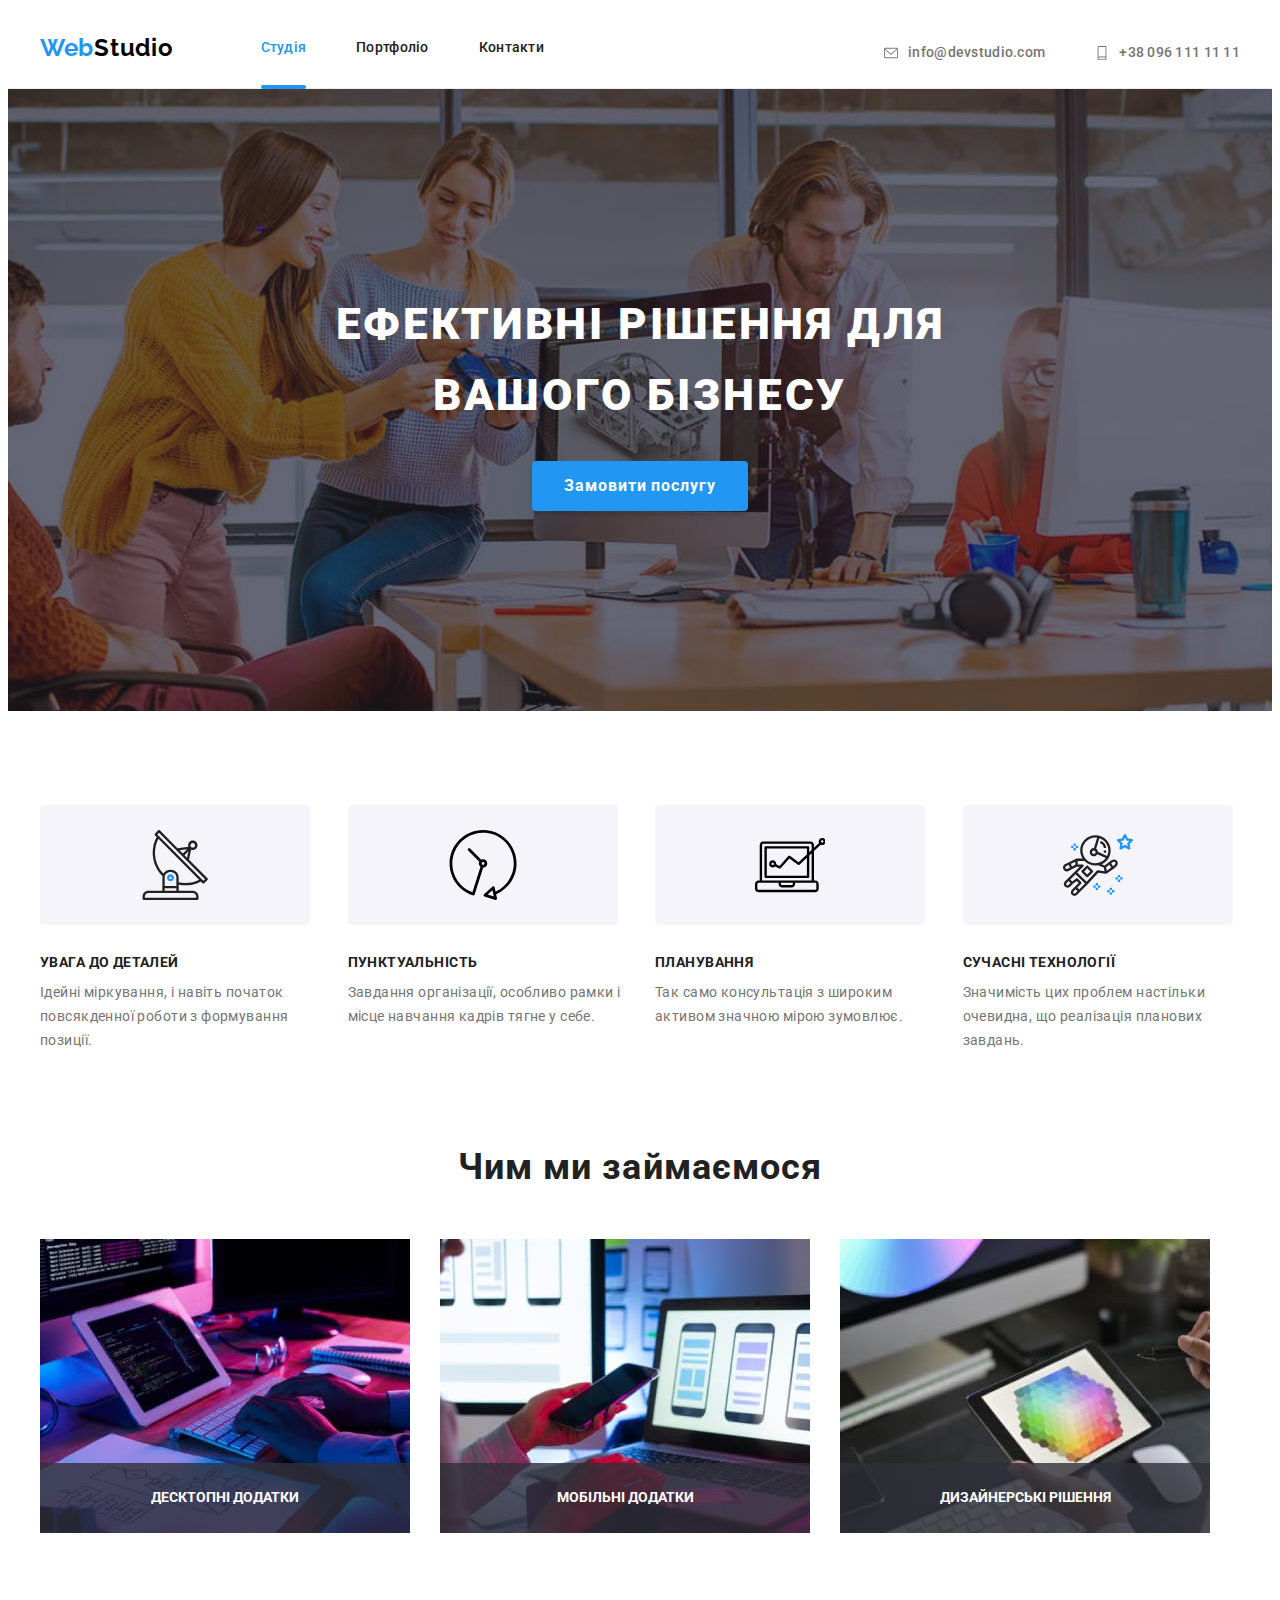
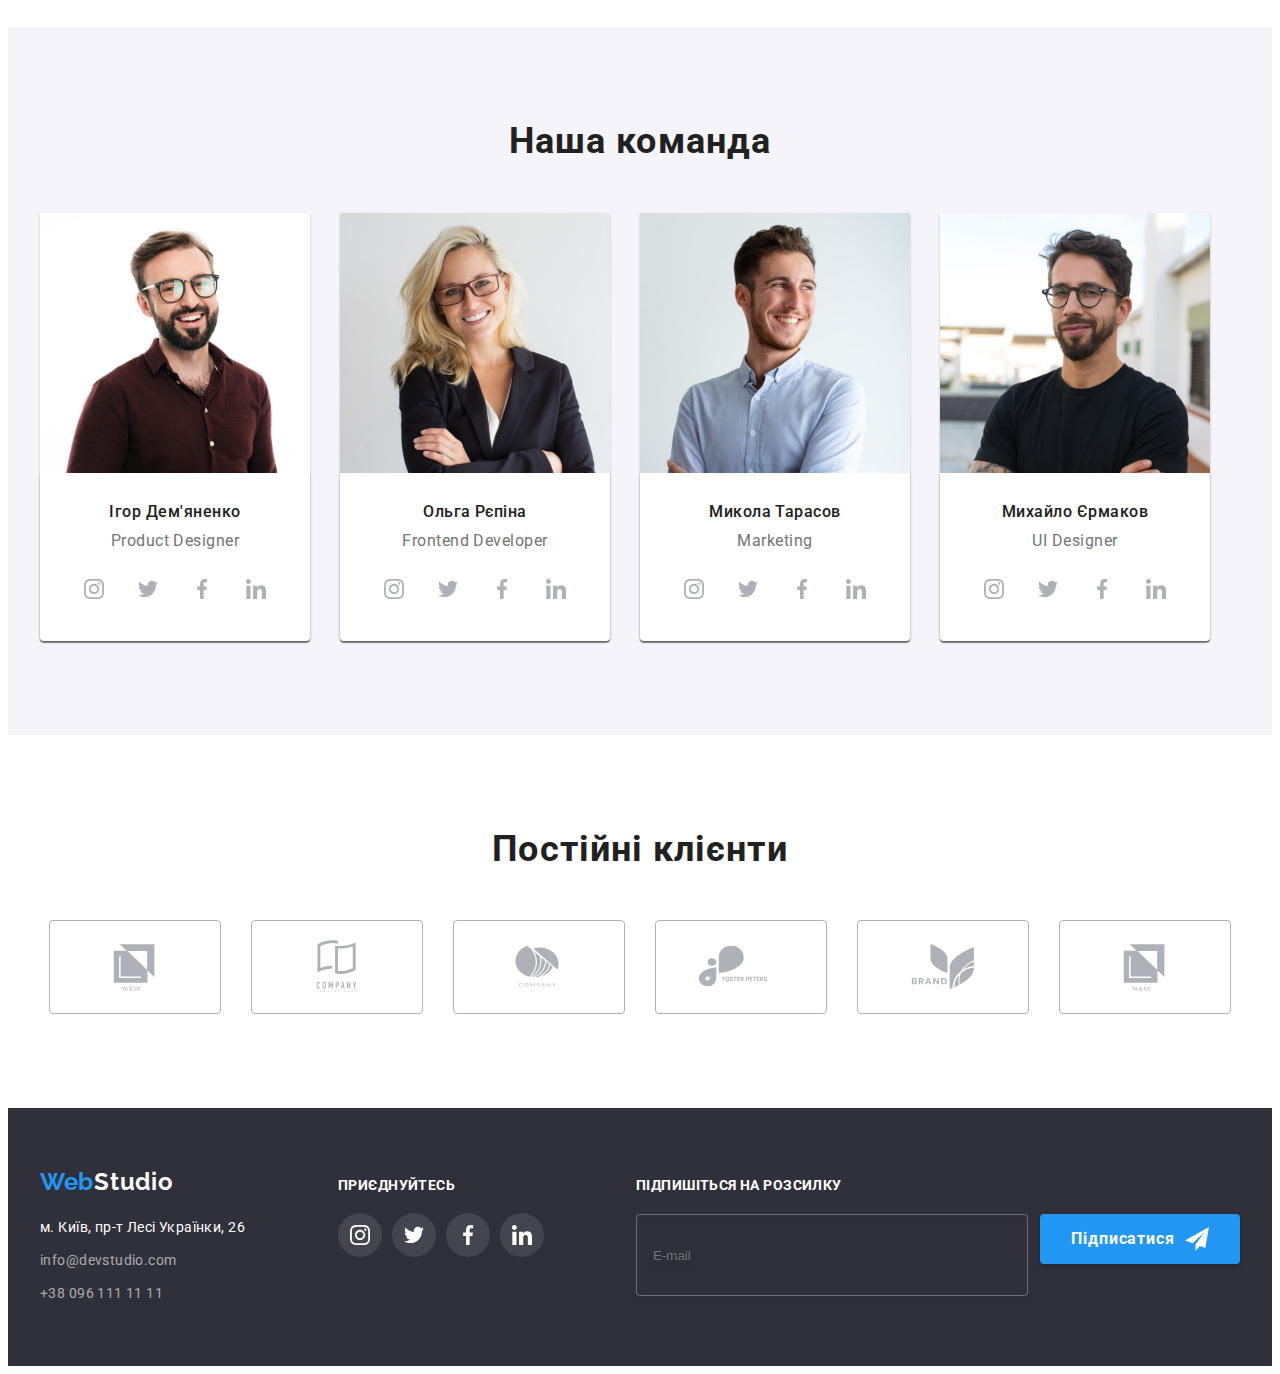
==== commit a145ad39: "hw8-1" ====
--- a/index.html
+++ b/index.html
@@ -175,8 +175,8 @@
         </div>
       </section> 
       <!-- What we do -->
-       <section class="section-wwd">
-        <div class="container display-none">
+       <section class="section-wwd display-none">
+        <div class="container ">
           
             <h2 class="title">Чим ми займаємося</h2>
           <ul class="list whatwedo">
@@ -204,8 +204,8 @@
       </div>
       </section>
       <!-- Team -->
-      <section class="section ">
-        <div class="container team-bg">
+      <section class="section team-bg">
+        <div class="container">
           <h2 class="title">Наша команда</h2>
           <ul class="list employee-bg list-flex">
             <li class="member">
--- a/css/main.min.css
+++ b/css/main.min.css
@@ -1 +1 @@
-p,h1,h2,h3,h4,h5,h6{margin:0}ul,ol{margin:0;padding-left:0}button{cursor:pointer}address{font-style:normal}img{display:block}.list{list-style:none;padding:0;margin:0}input{outline:rgba(0,0,0,0)}.emphasis a{text-decoration:none;font-style:normal}a:visited{text-decoration:none}textarea{resize:none}body{font-family:"Roboto",sans-serif;color:var(--text-color);background-color:var(--white-color)}.section{padding-bottom:60px}.is-hidden{opacity:1;visibility:hidden;pointer-events:none}@media screen and (min-width: 1200px){.section{padding-bottom:94px;padding-top:94px}}:root{--text-color: #757575;--title-color: #000000;--btn-color: #2196f3;--link-op-color: rgba(255, 255, 255, 0.6);--white-color: #ffffff;--white-back-color: #f5f5f5;--name-color: #212121;--back-color: #2f303a;--btn-active: #188ce8;--team-bg: #f5f4fa;--customer-color: #afb1b8;--secondary-grey: #c4c4c4;--icon-grey: #afb1b8}.visually-hidden{position:absolute;width:1px;height:1px;margin:-1px;border:0;padding:0;white-space:nowrap;-webkit-clip-path:inset(100%);clip-path:inset(100%);clip:rect(0 0 0 0);overflow:hidden}.container{width:480px;padding-left:15px;padding-right:15px;margin:0 auto}@media screen and (min-width: 768px){.container{width:768px}}@media screen and (min-width: 768px)and (min-width: 1200px){.container{width:1200px}}.title{text-align:center;margin-bottom:50px;font-weight:700;font-size:36px;line-height:1.16;letter-spacing:.03em;color:var(--name-color)}.backdrop{position:fixed;top:0;width:100%;height:100%;background-color:rgba(0,0,0,.2);transition:opacity 250ms cubic-bezier(0.4, 0, 0.2, 1),visibility 250ms cubic-bezier(0.4, 0, 0.2, 1)}.backdrop.backdrop.is-hidden .modal{transform:translate(-50%, -50%) scale(0)}.modal{width:450px;max-height:609px;background-color:var(--white-color);border-radius:4px;padding:40px;position:absolute;top:50%;left:50%;transform:translate(-50%, -50%) scale(1);transition:transform 250ms cubic-bezier(0.4, 0, 0.2, 1)}.modal__title{font-family:"Roboto";font-style:normal;font-weight:700;font-size:20px;line-height:1.15;text-align:center;letter-spacing:.03em;margin-bottom:12px;color:var(--name-color)}.modal--close{height:30px;width:30px;background-color:var(--white-color);border:1px solid rgba(0,0,0,.1);border-radius:50%;position:absolute;top:8px;right:8px;display:flex;justify-content:center;align-items:center;cursor:pointer;transition:fill 250ms cubic-bezier(0.4, 0, 0.2, 1)}.modal--close:hover,.modal--close:focus{fill:var(--btn-color)}.input-wrap{position:relative;margin-top:4px}.modal-form__input{padding-left:48px;padding-right:48px;width:100%;height:40px;border:1px solid rgba(33,33,33,.2);border-radius:4px;transition:border-color 250ms cubic-bezier(0.4, 0, 0.2, 1)}.modal-form__input:focus{border-color:var(--btn-color)}.modal-form__input:focus+.modal-form__icon{fill:var(--btn-color)}.modal-form__item{margin-bottom:10px}.modal-form__label{display:block;font-family:"Roboto";font-style:normal;font-weight:400;font-size:12px;line-height:1.16;color:var(--text-color)}.modal-form__comment{width:100%;height:120px;border:1px solid rgba(33,33,33,.2);border-radius:4px;margin-top:4px;outline:rgba(0,0,0,0);padding-top:12px;padding-bottom:12px;padding-left:16px;padding-right:16px;transition:border-color 250ms cubic-bezier(0.4, 0, 0.2, 1)}.modal-form__comment::-moz-placeholder{font-family:"Roboto";font-style:normal;font-weight:400;font-size:12px;line-height:1.14;letter-spacing:.01em;color:rgba(117,117,117,.5)}.modal-form__comment:-ms-input-placeholder{font-family:"Roboto";font-style:normal;font-weight:400;font-size:12px;line-height:1.14;letter-spacing:.01em;color:rgba(117,117,117,.5)}.modal-form__comment::placeholder{font-family:"Roboto";font-style:normal;font-weight:400;font-size:12px;line-height:1.14;letter-spacing:.01em;color:rgba(117,117,117,.5)}.modal-form__comment:focus{border-color:var(--btn-color)}.modal-form__icon{position:absolute;fill:var(--name-color);left:12px;top:50%;transform:translateY(-50%);transition:fill 250ms cubic-bezier(0.4, 0, 0.2, 1);transition:fill 250ms cubic-bezier(0.4, 0, 0.2, 1)}.modal-form__button{font-family:"Roboto";font-style:normal;font-weight:700;font-size:16px;line-height:1.88;margin:0 auto;margin-top:30px;letter-spacing:.06em;border:none;color:var(--white-color);width:200px;height:50px;background:var(--btn-color);box-shadow:0px 4px 4px rgba(0,0,0,.15);border-radius:4px;display:flex;align-items:center;justify-content:center;cursor:pointer;transition:background 250ms cubic-bezier(0.4, 0, 0.2, 1)}.modal-form__button:focus,.modal-form__button:hover{background:var(--btn-active)}.policy{font-family:"Roboto";font-style:normal;font-weight:400;font-size:12px;line-height:1.16;letter-spacing:.03em;color:#757575;padding-left:7px}.policy__checkbox{position:absolute;width:1px;height:1px;margin:-1px;border:0;padding:0;white-space:nowrap;-webkit-clip-path:inset(100%);clip-path:inset(100%);clip:rect(0 0 0 0);overflow:hidden}.policy__checkbox:checked~.policy__checkbox-icon--check{display:inline-block}.policy__checkbox-icon{position:absolute;top:6px;left:-12px}.policy__checkbox-icon--check{position:absolute;top:6px;left:-12px;display:none}.policy a{color:var(--btn-color)}.checkbox-policy{position:relative;display:flex;justify-content:center;margin-top:20px}@media screen and (min-width: 1200px){.modal{width:528px;max-height:581px}.policy__checkbox-icon{top:12px;left:0}.policy__checkbox-icon--check{top:12px;left:0}.policy{font-size:14px;line-height:1.71}}.header{border-bottom:1px solid #ececec}.header-flex{display:flex;justify-content:space-between;align-items:center}.logo{padding-top:16px;padding-bottom:16px;font-family:"Raleway";font-style:normal;font-weight:700;font-size:24px;line-height:1.16;letter-spacing:.03em;color:var(--title-color);text-decoration:none}.logo--color{color:var(--btn-color)}.site-nav{display:none}.site-nav__link{position:relative;font-weight:500;font-size:14px;line-height:1.14;letter-spacing:.02em;color:var(--name-color);transition:color 250ms cubic-bezier(0.4, 0, 0.2, 1)}.site-nav .site-nav__item:not(:last-child){margin-right:50px}.site-nav:hover{cursor:pointer}.site-nav__link{display:inline-block;padding-top:32px;padding-bottom:32px}.site-nav__link:hover,.site-nav__link:focus{color:var(--btn-color)}.contact{display:none}.contact .contact__item+.contact__item{margin-left:50px}.contact__link{display:flex;align-items:center;padding-top:32px;padding-bottom:32px;font-weight:500;font-size:14px;line-height:1.14;letter-spacing:.02em;color:var(--text-color);transition:color 250ms cubic-bezier(0.4, 0, 0.2, 1)}.contact__link:hover,.contact__link:focus{color:var(--btn-color)}.contact__link:hover .contact__icon,.contact__link:focus .contact__icon{fill:currentColor}.contact .contact__item{display:flex;align-items:center;margin-right:10px}.contact__icon{fill:var(--text-color);margin-right:10px;transition:fill 250ms cubic-bezier(0.4, 0, 0.2, 1)}.current{color:var(--btn-color)}.current::after{content:"";position:absolute;bottom:-1px;left:0;width:100%;height:4px;background:var(--btn-color);border-radius:2px}.mobile-menu{position:relative;width:100vw;height:100vh;top:0;position:fixed;z-index:1;padding-top:48px;padding-bottom:48px;background-color:var(--white-color)}.mobile-nav__item{font-family:"Roboto";font-style:normal;font-weight:500;font-size:40px;line-height:1.175;letter-spacing:.02em;color:var(--name-color);margin-left:25px}.mobile-nav__item:not(:first-child){margin-top:30px}.mobile-contact{margin-top:302px;margin-left:25px}.mobile-contact__item:not(:last-child){margin-bottom:32px}.mobile-contact__phone{font-family:"Roboto";font-style:normal;font-weight:500;font-size:34px;line-height:1.176;letter-spacing:.02em;color:var(--btn-color)}.mobile-contact__mail{font-family:"Roboto";font-style:normal;font-weight:500;font-size:24px;line-height:1.166;letter-spacing:.02em;color:var(--text-color)}.mobile-menu-soc{display:flex;justify-content:flex-start;padding-left:25px;margin-top:32px}.mobile-menu-soc__link{font-family:"Roboto";font-style:normal;font-weight:500;font-size:18px;line-height:1.22;letter-spacing:.02em;color:var(--btn-color)}.mobile-menu-soc__link:not(:last-child){padding-right:10px;border-right:1px solid rgba(33,33,33,.2)}.mobile-menu-soc__link:not(:first-child){padding-left:10px}.header__menu-button{border:none;background-color:var(--white-color)}.header__menu-icon{height:40px;width:40px;background-color:var(--white-color);border:none;padding:0;position:absolute;top:0;right:0;transform:translate(-15px, 10px)}.header__menu-close{height:40px;width:40px;background-color:var(--white-color);border:none;padding:0;position:absolute;top:0;right:0}@media screen and (min-width: 768px){.header__menu-button{display:none}.site-nav{display:flex;padding-left:87px}.contact{display:flex;flex-direction:column}.contact__link{padding-top:0;padding-bottom:0}.contact .contact__item+.contact__item{margin-left:0}.contact__item+.contact__item{padding-top:10px}}@media screen and (min-width: 1200px){.contact{display:flex;align-items:baseline;flex-direction:row}}.hero{padding-top:118px;padding-bottom:118px}.hero--background{margin:0 auto;text-align:center;max-width:100%;background-color:var(--secondary-grey);background-image:linear-gradient(rgba(47, 48, 58, 0.4), rgba(47, 48, 58, 0.4)),url(../images/hero-bg-mobile.jpg);background-repeat:no-repeat;background-position:center;background-size:cover}@media screen and (min-width: 768px){.hero--background{background-image:linear-gradient(rgba(47, 48, 58, 0.4), rgba(47, 48, 58, 0.4)),url(../images/hero-bg-tablet.jpg)}}@media screen and (min-width: 1200px){.hero--background{max-width:1600px;background-image:linear-gradient(rgba(47, 48, 58, 0.4), rgba(47, 48, 58, 0.4)),url(../images/hero-bg.jpg)}}.hero__title{margin:0 auto;margin-top:0px;margin-bottom:30px;max-width:696px;font-weight:900;font-size:26px;line-height:1.62;text-align:center;letter-spacing:.06em;text-transform:uppercase;color:#fff}@media screen and (min-width: 768px){.hero__title{width:360px}}@media screen and (min-width: 1200px){.hero__title{width:696px;font-size:44px}}.hero__button{padding-top:10px;padding-bottom:10px;padding-left:32px;padding-right:32px;border-radius:4px;background:#2196f3;border-style:hidden;font-family:"Roboto",sans-serif;font-weight:700;font-size:16px;line-height:1.875;letter-spacing:.06em;color:var(--white-color);cursor:pointer;background-color:var(--btn-color);transition:background-color 250ms cubic-bezier(0.4, 0, 0.2, 1);box-shadow:0px 4px 4px rgba(0,0,0,.15)}.hero__button:hover,.hero__button:focus{background-color:var(--btn-active)}.features{padding-top:60px}.features__title{text-align:center;margin-bottom:10px;font-weight:700;font-size:14px;line-height:1.14;letter-spacing:.03em;text-transform:uppercase;color:var(--name-color)}.features__text{font-size:14px;line-height:1.71;letter-spacing:.03em}.features__icon{content:"";height:120px;width:450px;border-radius:4px;background-position:center;background-color:var(--team-bg);margin-bottom:30px;background-repeat:no-repeat;display:flex;align-items:center;justify-content:center}@media screen and (min-width: 768px){.features{display:flex;flex-wrap:wrap;gap:30px}.features__icon{width:354px}.features__item{width:354px}.features__title{text-align:left}}@media screen and (min-width: 768px){.container{width:768px}.features{display:flex;flex-wrap:wrap;gap:30px}.features__title{text-align:left}}@media screen and (min-width: 1200px){.container{width:1200px}.features{display:flex;flex-wrap:nowrap;gap:0}.features .features__item{flex-basis:calc((100% - 90px)/4)}.features .features__item:not(:last-child){margin-right:30px}.features .features__item{width:270px}.features .features__icon{height:120px;width:270px;display:flex;align-items:center;justify-content:center}}.whatwedo{display:flex}.whatwedo .whatwedo__item:not(:last-child){margin-right:30px}.whatwedo__item{position:relative}.whatwedo__title{position:absolute;bottom:0;left:0;display:flex;justify-content:center;align-items:center;width:370px;height:70px;font-family:"Roboto";font-style:normal;font-weight:700;font-size:14px;line-height:1.14;text-align:center;text-transform:uppercase;color:var(--white-color);background:rgba(47,48,58,.8)}@media screen and (max-width: 1199px){.display-none{display:none}}.member{background:#fff;box-shadow:0px 1px 3px rgba(0,0,0,.12),0px 1px 1px rgba(0,0,0,.14),0px 2px 1px rgba(0,0,0,.2);border-radius:0px 0px 4px 4px}.member__name{text-align:center;font-weight:500;font-size:16px;line-height:1.18;letter-spacing:.03em;color:var(--name-color)}.member__position{text-align:center;margin-bottom:16px;font-size:16px;line-height:1.18;letter-spacing:.03em}.member .member__name{margin-bottom:10px}.member__photo{width:450px}.member:not(:last-child){margin-bottom:30px}.team-bg{padding-top:60px;padding-bottom:60px;background-color:var(--team-bg)}.employee-bg .member{background-color:var(--white-color)}@media screen and (min-width: 768px){.employee-bg .member{width:354px}.employee-bg .member .member__photo{width:354px}.list-flex{display:flex;flex-wrap:wrap;gap:30px}.member:not(:last-child){margin-bottom:0px}}@media screen and (min-width: 1200px){.member{text-align:center}.list-flex{flex-wrap:nowrap}.employee-bg .member{width:270px}.employee-bg .member .member__photo{width:270px}}.team-card{background:#fff;padding-top:30px;padding-bottom:30px;box-shadow:0px 1px 3px rgba(0,0,0,.12),0px 1px 1px rgba(0,0,0,.14),0px 2px 1px rgba(0,0,0,.2);border-radius:0px 0px 4px 4px}.soc-list{display:flex;justify-content:center;gap:10px}.soc-list__item{width:44px;height:44px}.soc-list__link{width:100%;height:100%;border-radius:50%;display:flex;align-items:center;justify-content:center;transition:background-color 250ms cubic-bezier(0.4, 0, 0.2, 1)}.soc-list__link:focus{background-color:var(--btn-color)}.soc-list__link:hover,.soc-list__link:focus .soc-list__icon{background-color:var(--btn-color);fill:var(--white-color)}.soc-list__link:hover .soc-list__icon{fill:var(--white-color)}.soc-list__icon{fill:var(--icon-grey);transition:fill 250ms cubic-bezier(0.4, 0, 0.2, 1)}.customer{display:flex;flex-wrap:wrap;justify-content:center;gap:30px}.customer__icon{height:92px;width:210px;border:1px solid var(--customer-color);border-radius:4px;background-position:center;background-repeat:no-repeat;display:flex;align-items:center;justify-content:center;fill:var(--customer-color);transition:border-color 250ms cubic-bezier(0.4, 0, 0.2, 1),fill 250ms cubic-bezier(0.4, 0, 0.2, 1)}.customer__icon:hover,.customer__icon:focus{border-color:var(--btn-color);fill:var(--btn-color)}@media screen and (min-width: 768px){.customer .customer__icon{width:226px}}@media screen and (min-width: 1200px){.customer .customer__icon{width:170px}}.logo--white{color:var(--white-color)}.logo--blue{color:var(--btn-color)}.footer{padding-top:60px;padding-bottom:60px}.footer-flex{text-align:center}.footer-contact__address{font-size:14px;line-height:1.71;letter-spacing:.03em;color:var(--white-color);transition:color 250ms cubic-bezier(0.4, 0, 0.2, 1)}.footer-contact__address:hover,.footer-contact__address:focus{color:var(--btn-color)}.footer-contact__contact{font-size:14px;line-height:1.71;letter-spacing:.03em;color:var(--link-op-color);transition:color 250ms cubic-bezier(0.4, 0, 0.2, 1)}.footer-contact__contact:hover,.footer-contact__contact:focus{color:var(--btn-color)}.footer-bg{background-color:var(--back-color)}.footer-logo{display:inline-block;margin-right:0;margin-bottom:20px}.footer-contact .footer-contact__item+.footer-contact__item{margin-top:9px}.footer-soc{margin-top:60px}.footer-email-join{margin-left:auto;margin-top:60px}.footer-soc-list{display:flex;justify-content:center;gap:10px}.footer-soc-list__item{width:44px;height:44px}.footer-soc-list__link{width:100%;height:100%;border-radius:50%;display:flex;align-items:center;justify-content:center;background:rgba(255,255,255,.1);transition:background-color 250ms cubic-bezier(0.4, 0, 0.2, 1)}.footer-soc-list__link:hover,.footer-soc-list__link:focus{background-color:var(--btn-color)}.footer-soc-list__icon{fill:var(--white-color);transition:fill 250ms cubic-bezier(0.4, 0, 0.2, 1)}.footer-join{text-align:center}.footer-join__input{width:450px;height:50px;background-color:rgba(0,0,0,0);border:1px solid rgba(255,255,255,.3);filter:drop-shadow(0px 4px 4px rgba(0, 0, 0, 0.15));border-radius:4px;color:var(--white-color);padding-top:15px;padding-bottom:15px;padding-left:16px;padding-right:16px;transition:border-color 250ms cubic-bezier(0.4, 0, 0.2, 1)}.footer-join__input:focus{border-color:var(--btn-color)}.footer-join__button{margin:0 auto;margin-top:20px;font-family:"Roboto";font-size:16px;line-height:1.88;font-weight:700;display:flex;justify-content:center;align-items:center;text-align:center;letter-spacing:.06em;border:none;color:var(--white-color);width:200px;height:50px;color:var(--white-color);background:var(--btn-color);box-shadow:0px 4px 4px rgba(0,0,0,.15);border-radius:4px;transition:background 250ms cubic-bezier(0.4, 0, 0.2, 1)}.footer-join__button:focus,.footer-join__button:hover{background:var(--btn-active)}.footer-join::-moz-placeholder{font-family:"Roboto";font-style:normal;font-weight:400;font-size:16px;line-height:1.25;display:flex;align-items:center;color:rgba(255,255,255,.6)}.footer-join:-ms-input-placeholder{font-family:"Roboto";font-style:normal;font-weight:400;font-size:16px;line-height:1.25;display:flex;align-items:center;color:rgba(255,255,255,.6)}.footer-join::placeholder{font-family:"Roboto";font-style:normal;font-weight:400;font-size:16px;line-height:1.25;display:flex;align-items:center;color:rgba(255,255,255,.6)}.footer-join__icon{margin-left:10px;fill:var(--white-color)}.join{margin-left:auto}.join-us{font-size:14px;line-height:1.142;letter-spacing:.03em;text-transform:uppercase;color:#fff;margin-bottom:20px}.join-title{text-align:center;font-family:"Roboto";font-style:normal;font-size:14px;font-weight:700;line-height:1.14;letter-spacing:.03em;text-transform:uppercase;margin-bottom:20px;color:var(--white-color)}@media screen and (min-width: 768px){.footer-tablet{display:flex;justify-content:space-evenly;align-items:center}.footer-soc{margin-top:0px}}@media screen and (min-width: 1200px){.footer-flex{display:flex;align-items:center;text-align:left;justify-content:space-between}.footer-soc{margin-left:93px;margin-top:0px}.footer-email-join{margin:0}.footer-join{display:flex}.footer-join__button{margin:0;margin-left:12px}.footer-join__input{width:358px}.join-title{text-align:left}}.filter__button{padding-top:6px;padding-bottom:6px;padding-left:22px;padding-right:22px;max-width:130px;border-style:hidden;border-radius:4px;font-family:"Roboto",sans-serif;font-weight:500;font-size:16px;line-height:1.62;letter-spacing:.03em;color:var(--name-color);cursor:pointer;background-color:var(--team-bg);transition:color 250ms cubic-bezier(0.4, 0, 0.2, 1),background-color 250ms cubic-bezier(0.4, 0, 0.2, 1),box-shadow 250ms cubic-bezier(0.4, 0, 0.2, 1)}.filter__button:hover,.filter__button:focus{color:var(--white-color);background-color:var(--btn-color);box-shadow:0px 3px 1px rgba(0,0,0,.1),0px 1px 2px rgba(0,0,0,.08),0px 2px 2px rgba(0,0,0,.12)}.filter-flex{margin-bottom:50px;display:flex;justify-content:center}.filter-flex .filter__item+.filter__item{margin-left:8px}.portfolio-card{width:calc((100% - 60px)/3);margin-right:30px;margin-bottom:30px}.portfolio-card__name{margin-bottom:4px;font-weight:700;font-size:18px;line-height:2;letter-spacing:.06em;color:var(--name-color)}.portfolio-card__type{font-size:16px;line-height:1.87;letter-spacing:.03em;color:var(--text-color)}.portfolio-card--shadow{display:block;transition:box-shadow 250ms cubic-bezier(0.4, 0, 0.2, 1)}.portfolio-card--shadow:hover,.portfolio-card--shadow:focus{box-shadow:0px 1px 1px rgba(0,0,0,.12),0px 4px 4px rgba(0,0,0,.06),1px 4px 6px rgba(0,0,0,.16)}.portfolio-card--outline{border-left:1px solid #eee;border-right:1px solid #eee;border-bottom:1px solid #eee;padding-left:24px;padding-bottom:20px;padding-top:20px;padding-right:24px}.portfolio-card:nth-child(3n){margin-right:0}.portfolio-card:nth-last-child(-n+3){margin-bottom:0}.portfolio-card--wrap{position:relative;overflow:hidden}.portfolio-card__text{position:absolute;top:0;padding-left:24px;padding-right:24px;padding-top:63px;padding-bottom:63px;font-weight:400;font-size:18px;line-height:1.56;color:var(--white-color);background-color:rgba(33,150,243,.9);height:100%;transform:translateY(100%);transition:transform 250ms cubic-bezier(0.4, 0, 0.2, 1)}.portfolio-card:hover .portfolio-card__text{transform:translateY(0)}.portfolio-flex{display:flex;flex-wrap:wrap;justify-content:space-between}/*# sourceMappingURL=main.min.css.map */+p,h1,h2,h3,h4,h5,h6{margin:0}ul,ol{margin:0;padding-left:0}button{cursor:pointer}address{font-style:normal}img{display:block}.list{list-style:none;padding:0;margin:0}input{outline:rgba(0,0,0,0)}.emphasis a{text-decoration:none;font-style:normal}a:visited{text-decoration:none;color:inherit}textarea{resize:none}body{font-family:"Roboto",sans-serif;color:var(--text-color);background-color:var(--white-color)}.section{padding-bottom:60px;padding-top:60px}.section-wwd{padding-bottom:94px}.is-hidden{opacity:1;visibility:hidden;pointer-events:none}@media screen and (min-width: 1200px){.section{padding-bottom:94px}}:root{--text-color: #757575;--title-color: #000000;--btn-color: #2196f3;--link-op-color: rgba(255, 255, 255, 0.6);--white-color: #ffffff;--white-back-color: #f5f5f5;--name-color: #212121;--back-color: #2f303a;--btn-active: #188ce8;--team-bg: #f5f4fa;--customer-color: #afb1b8;--secondary-grey: #c4c4c4;--icon-grey: #afb1b8}.visually-hidden{position:absolute;width:1px;height:1px;margin:-1px;border:0;padding:0;white-space:nowrap;-webkit-clip-path:inset(100%);clip-path:inset(100%);clip:rect(0 0 0 0);overflow:hidden}.container{width:480px;padding-left:15px;padding-right:15px;margin:0 auto}@media screen and (min-width: 768px){.container{width:768px}}@media screen and (min-width: 768px)and (min-width: 1200px){.container{width:1200px}}.title{text-align:center;margin-bottom:50px;font-weight:700;font-size:36px;line-height:1.16;letter-spacing:.03em;color:var(--name-color)}.backdrop{position:fixed;top:0;width:100%;height:100%;background-color:rgba(0,0,0,.2);transition:opacity 250ms cubic-bezier(0.4, 0, 0.2, 1),visibility 250ms cubic-bezier(0.4, 0, 0.2, 1)}.backdrop.backdrop.is-hidden .modal{transform:translate(-50%, -50%) scale(0)}.modal{width:450px;max-height:609px;background-color:var(--white-color);border-radius:4px;padding:40px;position:absolute;top:50%;left:50%;transform:translate(-50%, -50%) scale(1);transition:transform 250ms cubic-bezier(0.4, 0, 0.2, 1)}.modal__title{font-family:"Roboto";font-style:normal;font-weight:700;font-size:20px;line-height:1.15;text-align:center;letter-spacing:.03em;margin-bottom:12px;color:var(--name-color)}.modal-close-icon{position:absolute;fill:#000;top:5px;left:5px;display:flex;justify-content:center;align-items:center;cursor:pointer;transition:fill 250ms cubic-bezier(0.4, 0, 0.2, 1)}.modal-close-icon:hover,.modal-close-icon:focus{fill:var(--btn-color)}.input-wrap{position:relative;margin-top:4px}.modal-form__input{padding-left:48px;padding-right:48px;width:100%;height:40px;border:1px solid rgba(33,33,33,.2);border-radius:4px;transition:border-color 250ms cubic-bezier(0.4, 0, 0.2, 1)}.modal-form__input:focus{border-color:var(--btn-color)}.modal-form__input:focus+.modal-form__icon{fill:var(--btn-color)}.modal-form__item{margin-bottom:10px}.modal-form__label{display:block;font-family:"Roboto";font-style:normal;font-weight:400;font-size:12px;line-height:1.16;color:var(--text-color)}.modal-form__comment{width:100%;height:120px;border:1px solid rgba(33,33,33,.2);border-radius:4px;margin-top:4px;outline:rgba(0,0,0,0);padding-top:12px;padding-bottom:12px;padding-left:16px;padding-right:16px;transition:border-color 250ms cubic-bezier(0.4, 0, 0.2, 1)}.modal-form__comment::-moz-placeholder{font-family:"Roboto";font-style:normal;font-weight:400;font-size:12px;line-height:1.14;letter-spacing:.01em;color:rgba(117,117,117,.5)}.modal-form__comment:-ms-input-placeholder{font-family:"Roboto";font-style:normal;font-weight:400;font-size:12px;line-height:1.14;letter-spacing:.01em;color:rgba(117,117,117,.5)}.modal-form__comment::placeholder{font-family:"Roboto";font-style:normal;font-weight:400;font-size:12px;line-height:1.14;letter-spacing:.01em;color:rgba(117,117,117,.5)}.modal-form__comment:focus{border-color:var(--btn-color)}.modal-form__icon{position:absolute;fill:var(--name-color);left:12px;top:50%;transform:translateY(-50%);transition:fill 250ms cubic-bezier(0.4, 0, 0.2, 1);transition:fill 250ms cubic-bezier(0.4, 0, 0.2, 1)}.modal-form__button{font-family:"Roboto";font-style:normal;font-weight:700;font-size:16px;line-height:1.88;margin:0 auto;margin-top:30px;letter-spacing:.06em;border:none;color:var(--white-color);width:200px;height:50px;background:var(--btn-color);box-shadow:0px 4px 4px rgba(0,0,0,.15);border-radius:4px;display:flex;align-items:center;justify-content:center;cursor:pointer;transition:background 250ms cubic-bezier(0.4, 0, 0.2, 1)}.modal-form__button:focus,.modal-form__button:hover{background:var(--btn-active)}.modal--close{height:30px;width:30px;background-color:var(--white-color);border:1px solid rgba(0,0,0,.1);border-radius:50%;position:absolute;top:8px;right:8px}.policy{font-family:"Roboto";font-style:normal;font-weight:400;font-size:12px;line-height:1.16;letter-spacing:.03em;color:#757575;padding-left:7px}.policy__checkbox{position:absolute;width:1px;height:1px;margin:-1px;border:0;padding:0;white-space:nowrap;-webkit-clip-path:inset(100%);clip-path:inset(100%);clip:rect(0 0 0 0);overflow:hidden}.policy__checkbox:checked~.policy__checkbox-icon--check{display:inline-block}.policy__checkbox-icon{position:absolute;top:6px;left:-12px}.policy__checkbox-icon--check{position:absolute;top:6px;left:-12px;display:none}.policy a{color:var(--btn-color)}.checkbox-policy{position:relative;display:flex;justify-content:center;margin-top:20px}@media screen and (min-width: 1200px){.modal{width:528px;max-height:581px}.policy__checkbox-icon{top:12px;left:0}.policy__checkbox-icon--check{top:12px;left:0}.policy{font-size:14px;line-height:1.71}}.header{border-bottom:1px solid #ececec}.header-flex{display:flex;justify-content:space-between;align-items:center}.logo{padding-top:16px;padding-bottom:16px;font-family:"Raleway";font-style:normal;font-weight:700;font-size:24px;line-height:1.16;letter-spacing:.03em;color:var(--title-color);text-decoration:none}.logo--color{color:var(--btn-color)}.site-nav{display:none}.site-nav__link{position:relative;font-weight:500;font-size:14px;line-height:1.14;letter-spacing:.02em;color:var(--name-color);transition:color 250ms cubic-bezier(0.4, 0, 0.2, 1)}.site-nav .site-nav__item:not(:last-child){margin-right:50px}.site-nav:hover{cursor:pointer}.site-nav__link{display:inline-block;padding-top:32px;padding-bottom:32px}.site-nav__link:hover,.site-nav__link:focus{color:var(--btn-color)}.contact{display:none}.contact .contact__item+.contact__item{margin-left:50px}.contact__link{display:flex;align-items:center;padding-top:32px;padding-bottom:32px;font-weight:500;font-size:14px;line-height:1.14;letter-spacing:.02em;color:var(--text-color);transition:color 250ms cubic-bezier(0.4, 0, 0.2, 1)}.contact__link:hover,.contact__link:focus{color:var(--btn-color)}.contact__link:hover .contact__icon,.contact__link:focus .contact__icon{fill:currentColor}.contact .contact__item{display:flex;align-items:center;margin-right:10px}.contact__icon{fill:var(--text-color);margin-right:10px;transition:fill 250ms cubic-bezier(0.4, 0, 0.2, 1)}.current{color:var(--btn-color)}.current::after{content:"";position:absolute;bottom:-1px;left:0;width:100%;height:4px;background:var(--btn-color);border-radius:2px}.mobile-menu{position:relative;width:100vw;height:100vh;top:0;position:fixed;z-index:1;padding-top:48px;padding-bottom:48px;background-color:var(--white-color)}.mobile-nav__item{font-family:"Roboto";font-style:normal;font-weight:500;font-size:40px;line-height:1.175;letter-spacing:.02em;color:var(--name-color);margin-left:25px}.mobile-nav__item:not(:first-child){margin-top:30px}.mobile-nav__link{text-decoration:none;-webkit-text-decoration-color:var(--text-color);text-decoration-color:var(--text-color)}.mobile-contact{margin-top:302px;margin-left:25px}.mobile-contact__item:not(:last-child){margin-bottom:32px}.mobile-contact__phone{font-family:"Roboto";font-style:normal;font-weight:500;font-size:34px;line-height:1.176;letter-spacing:.02em;color:var(--btn-color)}.mobile-contact__mail{font-family:"Roboto";font-style:normal;font-weight:500;font-size:24px;line-height:1.166;letter-spacing:.02em;color:var(--text-color)}.mobile-menu-soc{display:flex;justify-content:flex-start;padding-left:25px;margin-top:32px}.mobile-menu-soc__link{font-family:"Roboto";font-style:normal;font-weight:500;font-size:18px;line-height:1.22;letter-spacing:.02em;color:var(--btn-color)}.mobile-menu-soc__link:not(:last-child){padding-right:10px;border-right:1px solid rgba(33,33,33,.2)}.mobile-menu-soc__link:not(:first-child){padding-left:10px}.header__menu-button{border:none;background-color:var(--white-color)}.header__menu-icon{height:40px;width:40px;background-color:var(--white-color);border:none;padding:0;position:absolute;top:0;right:0;transform:translate(-15px, 10px)}.header__menu-close{height:40px;width:40px;background-color:var(--white-color);border:none;padding:0;position:absolute;top:0;right:0}@media screen and (min-width: 768px){.header__menu-button{display:none}.site-nav{display:flex;margin-left:87px}.contact{display:flex;flex-direction:column}.contact__link{padding-top:0;padding-bottom:0}.contact .contact__item+.contact__item{margin-left:0}.contact__item+.contact__item{margin-top:10px}.contact .contact__item{margin-right:0}.contact__icon{width:14px;height:14px}}@media screen and (min-width: 1200px){.contact{display:flex;align-items:baseline;flex-direction:row}.contact .contact__item+.contact__item{margin-left:50px}}.hero{padding-top:118px;padding-bottom:118px}.hero--background{margin:0 auto;text-align:center;min-width:480px;background-color:var(--secondary-grey);background-image:linear-gradient(rgba(47, 48, 58, 0.4), rgba(47, 48, 58, 0.4)),url(../images/hero-bg-mobile.jpg);background-repeat:no-repeat;background-position:center;background-size:cover}@media screen and (min-width: 768px){.hero--background{background-image:linear-gradient(rgba(47, 48, 58, 0.4), rgba(47, 48, 58, 0.4)),url(../images/hero-bg-tablet.jpg)}}@media screen and (min-width: 1200px){.hero--background{max-width:1600px;background-image:linear-gradient(rgba(47, 48, 58, 0.4), rgba(47, 48, 58, 0.4)),url(../images/hero-bg.jpg)}}.hero__title{margin:0 auto;margin-top:0px;margin-bottom:30px;max-width:696px;font-weight:900;font-size:26px;line-height:1.62;text-align:center;letter-spacing:.06em;text-transform:uppercase;color:#fff}@media screen and (min-width: 768px){.hero__title{width:360px}}@media screen and (min-width: 1200px){.hero__title{width:696px;font-size:44px}}.hero__button{padding-top:10px;padding-bottom:10px;padding-left:32px;padding-right:32px;border-radius:4px;background:#2196f3;border-style:hidden;font-family:"Roboto",sans-serif;font-weight:700;font-size:16px;line-height:1.875;letter-spacing:.06em;color:var(--white-color);cursor:pointer;background-color:var(--btn-color);transition:background-color 250ms cubic-bezier(0.4, 0, 0.2, 1);box-shadow:0px 4px 4px rgba(0,0,0,.15)}.hero__button:hover,.hero__button:focus{background-color:var(--btn-active)}@media screen and (min-width: 1200px){.hero{padding-top:200px;padding-bottom:200px}}.features__title{text-align:center;margin-bottom:10px;font-weight:700;font-size:14px;line-height:1.14;letter-spacing:.03em;text-transform:uppercase;color:var(--name-color)}.features__text{font-size:14px;line-height:1.71;letter-spacing:.03em}.features__icon{content:"";height:120px;width:450px;border-radius:4px;background-position:center;background-color:var(--team-bg);margin-bottom:30px;background-repeat:no-repeat;display:flex;align-items:center;justify-content:center}@media screen and (min-width: 768px){.features{display:flex;flex-wrap:wrap;gap:30px}.features__icon{width:354px}.features__item{width:354px}.features__title{text-align:left}}@media screen and (min-width: 768px){.container{width:768px}.features{display:flex;flex-wrap:wrap;gap:30px}.features__title{text-align:left}}@media screen and (min-width: 1200px){.container{width:1200px}.features{display:flex;flex-wrap:nowrap;gap:0}.features .features__item{flex-basis:calc((100% - 90px)/4)}.features .features__item:not(:last-child){margin-right:30px}.features .features__item{width:270px}.features .features__icon{height:120px;width:270px;display:flex;align-items:center;justify-content:center}}.whatwedo{display:flex}.whatwedo .whatwedo__item:not(:last-child){margin-right:30px}.whatwedo__item{position:relative}.whatwedo__title{position:absolute;bottom:0;left:0;display:flex;justify-content:center;align-items:center;width:370px;height:70px;font-family:"Roboto";font-style:normal;font-weight:700;font-size:14px;line-height:1.14;text-align:center;text-transform:uppercase;color:var(--white-color);background:rgba(47,48,58,.8)}@media screen and (max-width: 1199px){.display-none{display:none}}.member{background:#fff;box-shadow:0px 1px 3px rgba(0,0,0,.12),0px 1px 1px rgba(0,0,0,.14),0px 2px 1px rgba(0,0,0,.2);border-radius:0px 0px 4px 4px}.member__name{text-align:center;font-weight:500;font-size:16px;line-height:1.18;letter-spacing:.03em;color:var(--name-color)}.member__position{text-align:center;margin-bottom:16px;font-size:16px;line-height:1.18;letter-spacing:.03em}.member .member__name{margin-bottom:10px}.member__photo{width:450px}.member:not(:last-child){margin-bottom:30px}.team-bg{background-color:var(--team-bg);min-width:480px}.employee-bg .member{background-color:var(--white-color)}@media screen and (min-width: 768px){.employee-bg .member{width:354px}.employee-bg .member .member__photo{width:354px}.list-flex{display:flex;flex-wrap:wrap;gap:30px}.member:not(:last-child){margin-bottom:0px}}@media screen and (min-width: 1200px){.member{text-align:center}.section{padding-top:94px}.list-flex{flex-wrap:nowrap}.employee-bg .member{width:270px}.employee-bg .member .member__photo{width:270px}}.team-card{background:#fff;padding-top:30px;padding-bottom:30px;box-shadow:0px 1px 3px rgba(0,0,0,.12),0px 1px 1px rgba(0,0,0,.14),0px 2px 1px rgba(0,0,0,.2);border-radius:0px 0px 4px 4px}.soc-list{display:flex;justify-content:center;gap:10px}.soc-list__item{width:44px;height:44px}.soc-list__link{width:100%;height:100%;border-radius:50%;display:flex;align-items:center;justify-content:center;transition:background-color 250ms cubic-bezier(0.4, 0, 0.2, 1)}.soc-list__link:focus{background-color:var(--btn-color)}.soc-list__link:hover,.soc-list__link:focus .soc-list__icon{background-color:var(--btn-color);fill:var(--white-color)}.soc-list__link:hover .soc-list__icon{fill:var(--white-color)}.soc-list__icon{fill:var(--icon-grey);transition:fill 250ms cubic-bezier(0.4, 0, 0.2, 1)}.customer{display:flex;flex-wrap:wrap;justify-content:center;gap:30px}.customer__icon{height:92px;width:210px;border:1px solid var(--customer-color);border-radius:4px;background-position:center;background-repeat:no-repeat;display:flex;align-items:center;justify-content:center;fill:var(--customer-color);transition:border-color 250ms cubic-bezier(0.4, 0, 0.2, 1),fill 250ms cubic-bezier(0.4, 0, 0.2, 1)}.customer__icon:hover,.customer__icon:focus{border-color:var(--btn-color);fill:var(--btn-color)}@media screen and (min-width: 768px){.customer .customer__icon{width:226px}}@media screen and (min-width: 1200px){.customer .customer__icon{width:170px}}.logo{padding:0}.logo--white{color:var(--white-color)}.logo--blue{color:var(--btn-color)}.footer{padding-top:60px;padding-bottom:60px}.footer-flex{text-align:center}.footer-contact__address{font-size:14px;line-height:1.71;letter-spacing:.03em;color:var(--white-color);transition:color 250ms cubic-bezier(0.4, 0, 0.2, 1)}.footer-contact__address:hover,.footer-contact__address:focus{color:var(--btn-color)}.footer-contact__contact{font-size:14px;line-height:1.71;letter-spacing:.03em;color:var(--link-op-color);transition:color 250ms cubic-bezier(0.4, 0, 0.2, 1)}.footer-contact__contact:hover,.footer-contact__contact:focus{color:var(--btn-color)}.footer-bg{background-color:var(--back-color);min-width:480px}.footer-logo{display:inline-block;margin-right:0;margin-bottom:20px}.footer-contact .footer-contact__item+.footer-contact__item{margin-top:9px}.footer-soc{margin-top:60px}.footer-email-join{margin-left:auto;margin-top:60px}.footer-soc-list{display:flex;justify-content:center;gap:10px}.footer-soc-list__item{width:44px;height:44px}.footer-soc-list__link{width:100%;height:100%;border-radius:50%;display:flex;align-items:center;justify-content:center;background:rgba(255,255,255,.1);transition:background-color 250ms cubic-bezier(0.4, 0, 0.2, 1)}.footer-soc-list__link:hover,.footer-soc-list__link:focus{background-color:var(--btn-color)}.footer-soc-list__icon{fill:var(--white-color);transition:fill 250ms cubic-bezier(0.4, 0, 0.2, 1)}.footer-join{text-align:center}.footer-join__input{width:450px;height:50px;background-color:rgba(0,0,0,0);border:1px solid rgba(255,255,255,.3);filter:drop-shadow(0px 4px 4px rgba(0, 0, 0, 0.15));border-radius:4px;color:var(--white-color);padding-top:15px;padding-bottom:15px;padding-left:16px;padding-right:16px;transition:border-color 250ms cubic-bezier(0.4, 0, 0.2, 1)}.footer-join__input:focus{border-color:var(--btn-color)}.footer-join__button{margin:0 auto;margin-top:20px;font-family:"Roboto";font-size:16px;line-height:1.88;font-weight:700;display:flex;justify-content:center;align-items:center;text-align:center;letter-spacing:.06em;border:none;color:var(--white-color);width:200px;height:50px;color:var(--white-color);background:var(--btn-color);box-shadow:0px 4px 4px rgba(0,0,0,.15);border-radius:4px;transition:background 250ms cubic-bezier(0.4, 0, 0.2, 1)}.footer-join__button:focus,.footer-join__button:hover{background:var(--btn-active)}.footer-join::-moz-placeholder{font-family:"Roboto";font-style:normal;font-weight:400;font-size:16px;line-height:1.25;display:flex;align-items:center;color:rgba(255,255,255,.6)}.footer-join:-ms-input-placeholder{font-family:"Roboto";font-style:normal;font-weight:400;font-size:16px;line-height:1.25;display:flex;align-items:center;color:rgba(255,255,255,.6)}.footer-join::placeholder{font-family:"Roboto";font-style:normal;font-weight:400;font-size:16px;line-height:1.25;display:flex;align-items:center;color:rgba(255,255,255,.6)}.footer-join__icon{margin-left:10px;fill:var(--white-color)}.join{margin-left:auto}.join-us{font-size:14px;line-height:1.142;letter-spacing:.03em;text-transform:uppercase;color:#fff;margin-bottom:20px}.join-title{text-align:center;font-family:"Roboto";font-style:normal;font-size:14px;font-weight:700;line-height:1.14;letter-spacing:.03em;text-transform:uppercase;margin-bottom:20px;color:var(--white-color)}@media screen and (min-width: 768px){.footer-tablet{display:flex;justify-content:space-around;align-items:baseline}.footer-soc{margin-top:0px}}@media screen and (min-width: 1200px){.footer-flex{display:flex;align-items:center;text-align:left;justify-content:space-between}.footer-soc{margin-left:93px;margin-top:0px}.footer-email-join{margin:0}.footer-join{display:flex}.footer-join__button{margin:0;margin-left:12px}.footer-join__input{width:358px}.join-title{text-align:left}}.filter__button{padding-top:6px;padding-bottom:6px;padding-left:22px;padding-right:22px;max-width:130px;border-style:hidden;border-radius:4px;font-family:"Roboto",sans-serif;font-weight:500;font-size:16px;line-height:1.62;letter-spacing:.03em;color:var(--name-color);cursor:pointer;background-color:var(--team-bg);transition:color 250ms cubic-bezier(0.4, 0, 0.2, 1),background-color 250ms cubic-bezier(0.4, 0, 0.2, 1),box-shadow 250ms cubic-bezier(0.4, 0, 0.2, 1)}.filter__button:hover,.filter__button:focus{color:var(--white-color);background-color:var(--btn-color);box-shadow:0px 3px 1px rgba(0,0,0,.1),0px 1px 2px rgba(0,0,0,.08),0px 2px 2px rgba(0,0,0,.12)}.filter-flex{margin-bottom:50px;display:flex;justify-content:center}.filter-flex .filter__item+.filter__item{margin-left:8px}.portfolio-card{width:calc((100% - 60px)/3);margin-right:30px;margin-bottom:30px}.portfolio-card__name{margin-bottom:4px;font-weight:700;font-size:18px;line-height:2;letter-spacing:.06em;color:var(--name-color)}.portfolio-card__type{font-size:16px;line-height:1.87;letter-spacing:.03em;color:var(--text-color)}.portfolio-card--shadow{display:block;transition:box-shadow 250ms cubic-bezier(0.4, 0, 0.2, 1)}.portfolio-card--shadow:hover,.portfolio-card--shadow:focus{box-shadow:0px 1px 1px rgba(0,0,0,.12),0px 4px 4px rgba(0,0,0,.06),1px 4px 6px rgba(0,0,0,.16)}.portfolio-card--outline{border-left:1px solid #eee;border-right:1px solid #eee;border-bottom:1px solid #eee;padding-left:24px;padding-bottom:20px;padding-top:20px;padding-right:24px}.portfolio-card:nth-child(3n){margin-right:0}.portfolio-card:nth-last-child(-n+3){margin-bottom:0}.portfolio-card--wrap{position:relative;overflow:hidden}.portfolio-card__text{position:absolute;top:0;padding-left:24px;padding-right:24px;padding-top:63px;padding-bottom:63px;font-weight:400;font-size:18px;line-height:1.56;color:var(--white-color);background-color:rgba(33,150,243,.9);height:100%;transform:translateY(100%);transition:transform 250ms cubic-bezier(0.4, 0, 0.2, 1)}.portfolio-card:hover .portfolio-card__text{transform:translateY(0)}.portfolio-flex{display:flex;flex-wrap:wrap;justify-content:space-between}/*# sourceMappingURL=main.min.css.map */